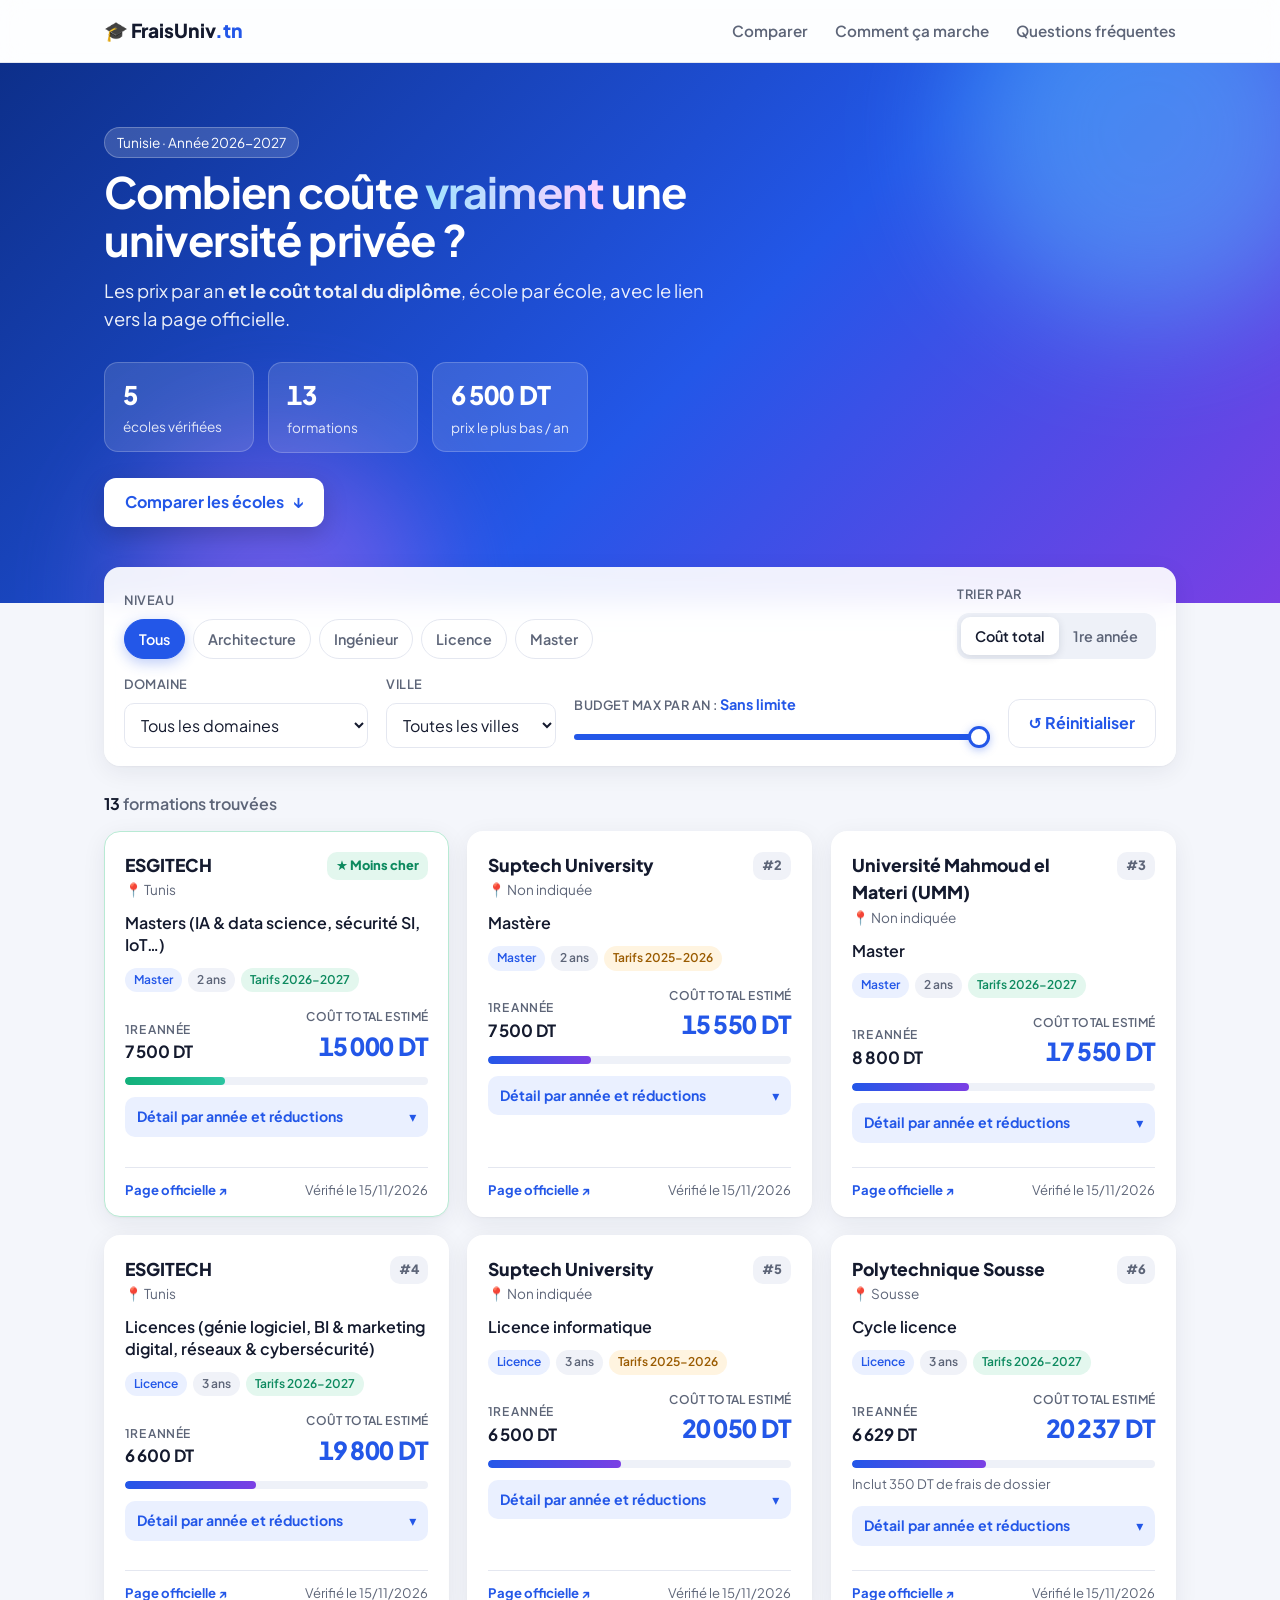
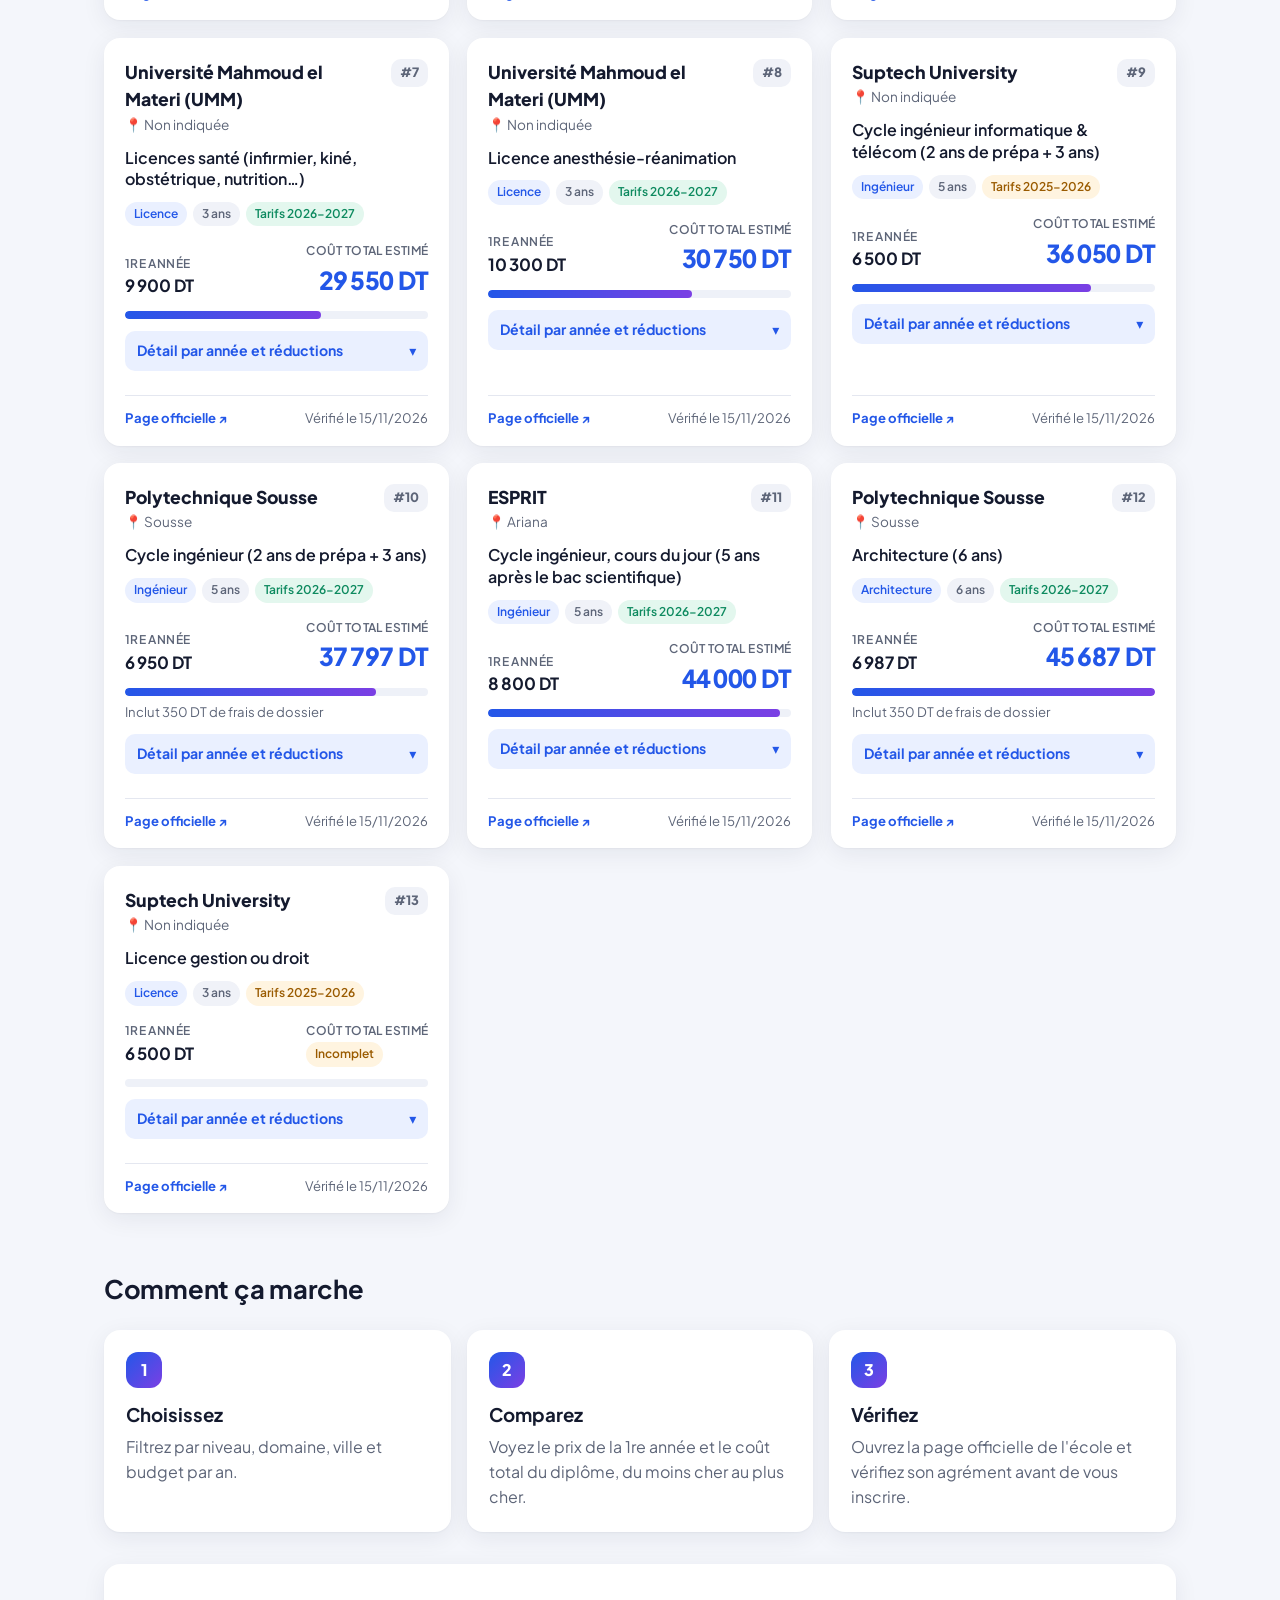
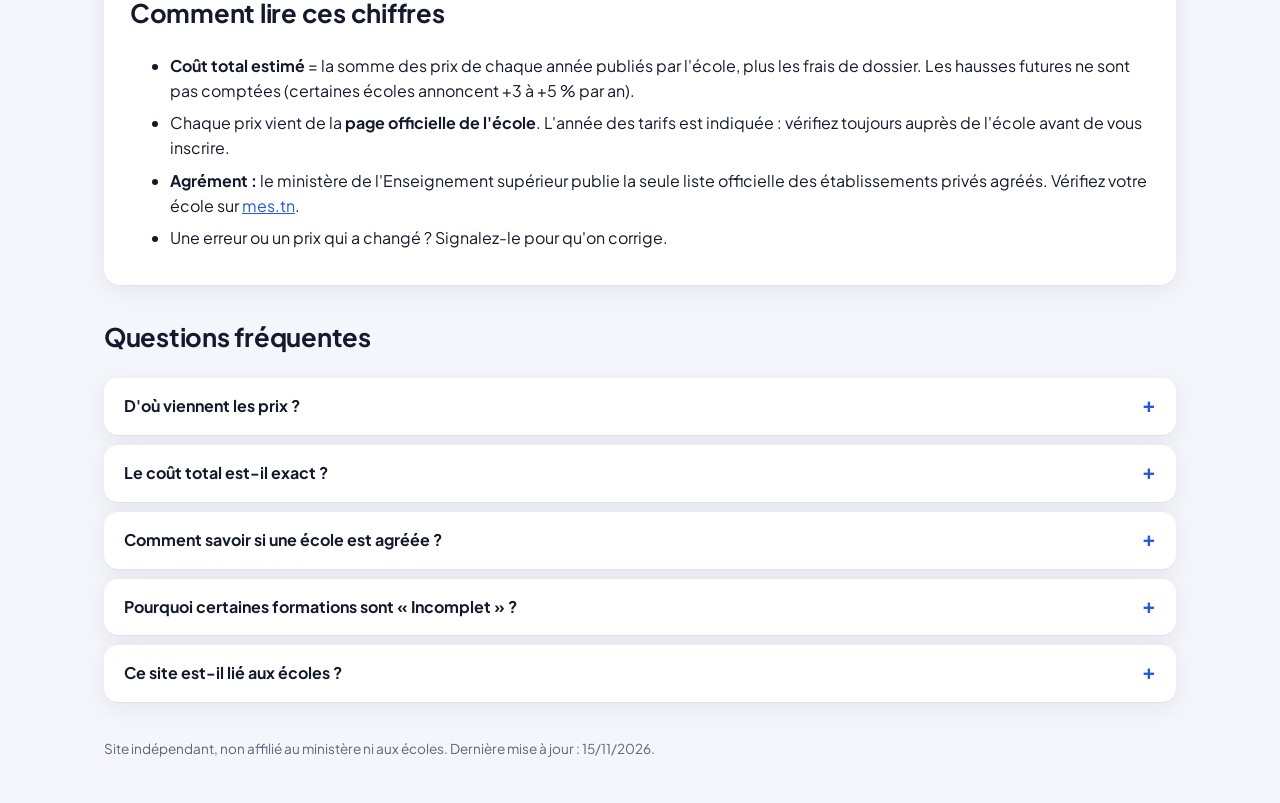
==== index.html @ 82220cb5 "FraisUniv.tn : comparateur des frais des universités privées en Tunisie Co-Authored-By: Claude Opus " ====
<!doctype html>
<html lang="fr">
<head>
  <meta charset="utf-8">
  <meta name="viewport" content="width=device-width, initial-scale=1">
  <title>Combien coûte l'université privée en Tunisie ? Comparateur des frais</title>
  <meta name="description" content="Comparez les frais de scolarité des universités privées en Tunisie : prix par an, coût total du diplôme, frais de dossier. Sources officielles et dates de mise à jour.">
  <meta property="og:title" content="Comparateur des frais des universités privées en Tunisie">
  <meta property="og:description" content="Prix par an, coût total du diplôme et sources officielles, école par école.">
  <meta property="og:type" content="website">
  <link rel="preconnect" href="https://fonts.googleapis.com">
  <link rel="preconnect" href="https://fonts.gstatic.com" crossorigin>
  <link href="https://fonts.googleapis.com/css2?family=Plus+Jakarta+Sans:wght@400;500;600;700;800&display=swap" rel="stylesheet">
  <link rel="stylesheet" href="css/style.css">
</head>
<body>
  <nav class="nav">
    <div class="wrap nav-in">
      <a href="#" class="logo">🎓 FraisUniv<span>.tn</span></a>
      <div class="nav-links">
        <a href="#comparer">Comparer</a>
        <a href="#comment">Comment ça marche</a>
        <a href="#faq">Questions fréquentes</a>
      </div>
    </div>
  </nav>

  <header class="hero">
    <div class="blob b1"></div><div class="blob b2"></div>
    <div class="wrap hero-in">
      <p class="tag">Tunisie · Année 2026-2027</p>
      <h1>Combien coûte <em>vraiment</em> une université privée&nbsp;?</h1>
      <p class="lead">Les prix par an <strong>et le coût total du diplôme</strong>, école par école, avec le lien vers la page officielle.</p>
      <div class="stats">
        <div class="stat"><b data-count id="s-ecoles">0</b><span>écoles vérifiées</span></div>
        <div class="stat"><b data-count id="s-form">0</b><span>formations</span></div>
        <div class="stat"><b id="s-min">—</b><span>prix le plus bas / an</span></div>
      </div>
      <a href="#comparer" class="btn btn-light">Comparer les écoles <span class="arrow">↓</span></a>
    </div>
  </header>

  <main class="wrap">
    <section id="comparer" class="filters" aria-label="Filtres">
      <div class="f-row">
        <div class="f-group grow">
          <span class="f-label">Niveau</span>
          <div class="chips" id="f-niveau" role="radiogroup" aria-label="Niveau"></div>
        </div>
        <div class="f-group">
          <span class="f-label">Trier par</span>
          <div class="seg" id="f-tri" role="radiogroup" aria-label="Trier par">
            <button type="button" data-v="total" class="on" role="radio" aria-checked="true">Coût total</button>
            <button type="button" data-v="an" role="radio" aria-checked="false">1re année</button>
            <span class="seg-pill"></span>
          </div>
        </div>
      </div>
      <div class="f-row">
        <label class="f-group">
          <span class="f-label">Domaine</span>
          <select id="f-domaine"><option value="">Tous les domaines</option></select>
        </label>
        <label class="f-group">
          <span class="f-label">Ville</span>
          <select id="f-ville"><option value="">Toutes les villes</option></select>
        </label>
        <label class="f-group grow">
          <span class="f-label">Budget max par an : <b id="budget-val">Sans limite</b></span>
          <input id="f-budget" type="range" step="100">
        </label>
        <button id="reset" class="btn btn-ghost" type="button">↺ Réinitialiser</button>
      </div>
    </section>

    <p id="count" class="count" aria-live="polite"></p>
    <div id="cards" class="cards"></div>

    <section id="comment" class="steps reveal">
      <h2>Comment ça marche</h2>
      <div class="steps-grid">
        <div class="step"><span>1</span><h3>Choisissez</h3><p>Filtrez par niveau, domaine, ville et budget par an.</p></div>
        <div class="step"><span>2</span><h3>Comparez</h3><p>Voyez le prix de la 1re année et le coût total du diplôme, du moins cher au plus cher.</p></div>
        <div class="step"><span>3</span><h3>Vérifiez</h3><p>Ouvrez la page officielle de l'école et vérifiez son agrément avant de vous inscrire.</p></div>
      </div>
    </section>

    <section class="info reveal">
      <h2>Comment lire ces chiffres</h2>
      <ul>
        <li><strong>Coût total estimé</strong> = la somme des prix de chaque année publiés par l'école, plus les frais de dossier. Les hausses futures ne sont pas comptées (certaines écoles annoncent +3 à +5 % par an).</li>
        <li>Chaque prix vient de la <strong>page officielle de l'école</strong>. L'année des tarifs est indiquée : vérifiez toujours auprès de l'école avant de vous inscrire.</li>
        <li><strong>Agrément :</strong> le ministère de l'Enseignement supérieur publie la seule liste officielle des établissements privés agréés. Vérifiez votre école sur <a href="https://www.mes.tn" target="_blank" rel="noopener">mes.tn</a>.</li>
        <li>Une erreur ou un prix qui a changé ? Signalez-le pour qu'on corrige.</li>
      </ul>
    </section>

    <section id="faq" class="faq reveal">
      <h2>Questions fréquentes</h2>
      <details><summary>D'où viennent les prix ?</summary><p>Chaque prix est copié depuis la page officielle de l'école (lien « Page officielle » sur chaque carte). La date de notre vérification est indiquée.</p></details>
      <details><summary>Le coût total est-il exact ?</summary><p>C'est une estimation : la somme des prix publiés pour chaque année, plus les frais de dossier. Les hausses futures ne sont pas comptées, et certaines écoles annoncent des augmentations chaque année.</p></details>
      <details><summary>Comment savoir si une école est agréée ?</summary><p>Le ministère de l'Enseignement supérieur publie la liste officielle des établissements privés agréés sur <a href="https://www.mes.tn" target="_blank" rel="noopener">mes.tn</a>. Vérifiez toujours votre école dans cette liste.</p></details>
      <details><summary>Pourquoi certaines formations sont « Incomplet » ?</summary><p>L'école ne publie pas le prix de toutes les années. Nous n'inventons aucun chiffre : contactez l'école pour le montant manquant.</p></details>
      <details><summary>Ce site est-il lié aux écoles ?</summary><p>Non. Le site est indépendant et classe les écoles par prix, pas selon qui paie.</p></details>
    </section>
  </main>

  <footer class="wrap foot">
    <p>Site indépendant, non affilié au ministère ni aux écoles. Dernière mise à jour : <span id="maj"></span>.</p>
  </footer>

  <script src="js/data.js"></script>
  <script src="js/app.js"></script>
</body>
</html>
---- css/style.css ----
:root {
  --bg: #f4f6fb;
  --card: #ffffff;
  --text: #141a2e;
  --muted: #5d6578;
  --line: #e4e7f0;
  --accent: #2357e8;
  --accent-2: #7b3fe4;
  --accent-soft: #eaf0ff;
  --warn: #9a5b00;
  --warn-soft: #fff4e0;
  --ok: #0d8a5f;
  --ok-soft: #e3f7ee;
  --shadow: 0 1px 2px rgba(20,30,60,.04), 0 6px 24px rgba(20,30,60,.07);
  --shadow-up: 0 2px 4px rgba(20,30,60,.05), 0 18px 40px rgba(35,87,232,.16);
  --ease: cubic-bezier(.22,.8,.26,1);
  --r: 16px;
}
* { box-sizing: border-box; }
html { scroll-behavior: smooth; }
body { margin: 0; background: var(--bg); color: var(--text); font: 16px/1.55 "Plus Jakarta Sans", system-ui, -apple-system, "Segoe UI", Roboto, sans-serif; }
.wrap { max-width: 1120px; margin: 0 auto; padding: 0 24px; }
a { color: var(--accent); }
h2 { font-size: 1.6rem; letter-spacing: -.01em; }

/* Navigation */
.nav { background: rgba(255,255,255,.82); backdrop-filter: blur(12px); border-bottom: 1px solid var(--line); position: sticky; top: 0; z-index: 20; }
.nav-in { display: flex; align-items: center; justify-content: space-between; height: 62px; }
.logo { font-weight: 800; font-size: 1.2rem; color: var(--text); text-decoration: none; }
.logo span { color: var(--accent); }
.nav-links a { margin-left: 24px; color: var(--muted); text-decoration: none; font-weight: 600; font-size: .95rem; position: relative; transition: color .2s; }
.nav-links a::after { content: ""; position: absolute; left: 0; right: 0; bottom: -4px; height: 2px; background: var(--accent); border-radius: 2px; transform: scaleX(0); transition: transform .25s var(--ease); }
.nav-links a:hover { color: var(--accent); }
.nav-links a:hover::after { transform: scaleX(1); }

/* Hero */
.hero { position: relative; overflow: hidden; background: linear-gradient(135deg, #0d2f8a 0%, #2357e8 55%, #7b3fe4 100%); color: #fff; padding: 64px 0 76px; }
.hero-in { position: relative; z-index: 1; animation: rise .8s var(--ease) both; }
.blob { position: absolute; border-radius: 50%; filter: blur(60px); opacity: .45; }
.b1 { width: 380px; height: 380px; background: #5ec8ff; top: -120px; right: -60px; animation: float 12s ease-in-out infinite; }
.b2 { width: 300px; height: 300px; background: #c06bff; bottom: -140px; left: 10%; animation: float 15s ease-in-out infinite reverse; }
.hero h1 { font-size: 2.7rem; margin: 10px 0 12px; line-height: 1.12; letter-spacing: -.02em; max-width: 760px; }
.hero h1 em { font-style: normal; background: linear-gradient(90deg, #9fe2ff, #ffd1ff); -webkit-background-clip: text; background-clip: text; color: transparent; }
.hero .lead { font-size: 1.15rem; max-width: 620px; opacity: .92; margin: 0; }
.tag { display: inline-block; background: rgba(255,255,255,.16); border: 1px solid rgba(255,255,255,.25); padding: 4px 12px; border-radius: 99px; font-size: .85rem; margin: 0; }
.stats { display: flex; gap: 14px; margin-top: 28px; flex-wrap: wrap; }
.stat { background: rgba(255,255,255,.12); border: 1px solid rgba(255,255,255,.2); backdrop-filter: blur(6px); border-radius: 14px; padding: 12px 18px; min-width: 150px; }
.stat b { display: block; font-size: 1.6rem; font-weight: 800; font-variant-numeric: tabular-nums; }
.stat span { font-size: .85rem; opacity: .85; }

/* Boutons */
.btn { display: inline-flex; align-items: center; gap: 8px; font: inherit; font-weight: 700; padding: 11px 20px; border-radius: 12px; cursor: pointer; text-decoration: none; border: 1px solid transparent; transition: transform .15s var(--ease), background .2s, box-shadow .2s; }
.btn:active { transform: scale(.97); }
.btn-light { background: #fff; color: var(--accent); margin-top: 26px; box-shadow: 0 8px 24px rgba(0,0,0,.18); }
.btn-light:hover { transform: translateY(-2px); }
.btn-light .arrow { display: inline-block; animation: bob 1.6s ease-in-out infinite; }
.btn-ghost { background: transparent; color: var(--accent); border-color: var(--line); align-self: end; }
.btn-ghost:hover { background: var(--accent-soft); }
:focus-visible { outline: 3px solid rgba(35,87,232,.45); outline-offset: 2px; border-radius: 10px; }

/* Filtres */
.filters { position: sticky; top: 72px; z-index: 10; background: rgba(255,255,255,.92); backdrop-filter: blur(12px); padding: 18px 20px; border-radius: var(--r); margin-top: -36px; box-shadow: var(--shadow); display: grid; gap: 16px; animation: rise .8s .15s var(--ease) both; }
.f-row { display: flex; gap: 18px; flex-wrap: wrap; align-items: flex-end; }
.f-group { display: flex; flex-direction: column; gap: 8px; min-width: 170px; }
.f-group.grow { flex: 1; }
.f-label { font-size: .8rem; font-weight: 600; color: var(--muted); text-transform: uppercase; letter-spacing: .04em; }
.f-label b { color: var(--accent); text-transform: none; letter-spacing: 0; font-size: .9rem; }
select { font: inherit; padding: 10px 12px; border: 1px solid var(--line); border-radius: 10px; background: #fff; color: var(--text); cursor: pointer; transition: border-color .2s, box-shadow .2s; }
select:hover { border-color: #c5cde0; }
select:focus { border-color: var(--accent); box-shadow: 0 0 0 3px var(--accent-soft); outline: none; }

.chips { display: flex; flex-wrap: wrap; gap: 8px; }
.chip { font: inherit; font-size: .9rem; font-weight: 600; padding: 8px 14px; border-radius: 99px; border: 1px solid var(--line); background: #fff; color: var(--muted); cursor: pointer; transition: all .2s var(--ease); }
.chip:hover { border-color: var(--accent); color: var(--accent); transform: translateY(-1px); }
.chip.on { background: var(--accent); border-color: var(--accent); color: #fff; box-shadow: 0 4px 14px rgba(35,87,232,.3); }

.seg { position: relative; display: inline-flex; background: #eef1f8; border-radius: 12px; padding: 4px; }
.seg button { position: relative; z-index: 1; font: inherit; font-size: .9rem; font-weight: 600; border: 0; background: none; padding: 8px 14px; border-radius: 9px; cursor: pointer; color: var(--muted); transition: color .25s; }
.seg button.on { color: var(--text); }
.seg-pill { position: absolute; top: 4px; bottom: 4px; left: 4px; background: #fff; border-radius: 9px; box-shadow: 0 2px 8px rgba(20,30,60,.12); transition: transform .3s var(--ease), width .3s var(--ease); }

input[type=range] { -webkit-appearance: none; appearance: none; width: 100%; height: 6px; border-radius: 99px; background: linear-gradient(90deg, var(--accent) var(--p, 100%), #dfe4f0 var(--p, 100%)); cursor: pointer; margin: 10px 0 8px; }
input[type=range]::-webkit-slider-thumb { -webkit-appearance: none; width: 22px; height: 22px; border-radius: 50%; background: #fff; border: 3px solid var(--accent); box-shadow: 0 2px 8px rgba(35,87,232,.35); transition: transform .15s; }
input[type=range]::-webkit-slider-thumb:hover { transform: scale(1.15); }
input[type=range]::-moz-range-thumb { width: 18px; height: 18px; border-radius: 50%; background: #fff; border: 3px solid var(--accent); }

.count { color: var(--muted); margin: 26px 0 14px; font-weight: 600; }
.count b { color: var(--text); }

/* Cartes */
.cards { display: grid; grid-template-columns: repeat(auto-fill, minmax(340px, 1fr)); gap: 18px; }
.card { background: var(--card); border-radius: var(--r); padding: 20px 20px 16px; box-shadow: var(--shadow); border: 1px solid transparent; display: flex; flex-direction: column; gap: 12px; transition: transform .25s var(--ease), box-shadow .25s var(--ease), border-color .25s; animation: pop .45s var(--ease) both; animation-delay: calc(var(--i) * 45ms); }
.card:hover { transform: translateY(-4px); box-shadow: var(--shadow-up); border-color: #d6e0ff; }
.card.best { border-color: #b8ead4; }
.card-top { display: flex; justify-content: space-between; gap: 10px; align-items: flex-start; }
.school { font-weight: 800; font-size: 1.1rem; }
.where { font-size: .85rem; color: var(--muted); }
.rank { flex: none; font-size: .8rem; font-weight: 800; color: var(--muted); background: #f0f2f8; border-radius: 10px; padding: 4px 9px; }
.best .rank { background: var(--ok-soft); color: var(--ok); }
.title { font-weight: 600; line-height: 1.35; }
.badges { display: flex; flex-wrap: wrap; gap: 6px; }
.badge { display: inline-block; font-size: .75rem; font-weight: 600; padding: 3px 9px; border-radius: 99px; background: var(--accent-soft); color: var(--accent); }
.badge.warn { background: var(--warn-soft); color: var(--warn); }
.badge.ok { background: var(--ok-soft); color: var(--ok); }
.badge.grey { background: #f0f2f8; color: var(--muted); }

.money { display: flex; justify-content: space-between; align-items: flex-end; gap: 10px; padding-top: 4px; }
.money small { display: block; font-size: .75rem; color: var(--muted); font-weight: 600; text-transform: uppercase; letter-spacing: .03em; }
.first { font-weight: 700; font-size: 1.05rem; }
.total { font-weight: 800; font-size: 1.55rem; color: var(--accent); font-variant-numeric: tabular-nums; letter-spacing: -.01em; text-align: right; }
.bar { height: 8px; background: #eef1f8; border-radius: 99px; overflow: hidden; }
.bar i { display: block; height: 100%; width: 0; border-radius: 99px; background: linear-gradient(90deg, var(--accent), var(--accent-2)); transition: width .9s var(--ease); }
.best .bar i { background: linear-gradient(90deg, #12b07a, #2bc4a0); }
.dossier { font-size: .82rem; color: var(--muted); margin-top: -6px; }

.toggle { font: inherit; font-size: .88rem; font-weight: 700; color: var(--accent); background: var(--accent-soft); border: 0; border-radius: 10px; padding: 9px 12px; cursor: pointer; display: flex; justify-content: space-between; align-items: center; transition: background .2s; }
.toggle:hover { background: #dce6ff; }
.toggle .chev { transition: transform .3s var(--ease); }
.card.open .toggle .chev { transform: rotate(180deg); }
.more { display: grid; grid-template-rows: 0fr; transition: grid-template-rows .35s var(--ease); }
.card.open .more { grid-template-rows: 1fr; }
.more > div { overflow: hidden; }
.years { display: flex; align-items: flex-end; gap: 8px; height: 120px; padding: 14px 2px 0; }
.yr { flex: 1; display: flex; flex-direction: column; align-items: center; justify-content: flex-end; height: 100%; gap: 4px; font-size: .72rem; color: var(--muted); }
.yr .col { width: 100%; max-width: 44px; border-radius: 8px 8px 4px 4px; background: linear-gradient(180deg, #7d9bff, var(--accent)); height: 0; transition: height .6s var(--ease); }
.yr .col.na { background: repeating-linear-gradient(45deg, #eef1f8 0 6px, #e1e6f2 6px 12px); }
.yr b { color: var(--text); font-size: .74rem; }
.note { font-size: .85rem; color: var(--muted); margin: 10px 0 0; }
.note strong { color: var(--text); }

.card-foot { display: flex; justify-content: space-between; align-items: center; border-top: 1px solid var(--line); padding-top: 12px; margin-top: auto; font-size: .82rem; color: var(--muted); }
.card-foot a { font-weight: 700; text-decoration: none; }
.card-foot a:hover { text-decoration: underline; }

.empty { grid-column: 1 / -1; text-align: center; background: var(--card); border-radius: var(--r); padding: 40px 20px; box-shadow: var(--shadow); animation: pop .4s var(--ease) both; }
.empty .big { font-size: 2.4rem; }
.empty p { color: var(--muted); }

/* Sections */
.steps { margin: 56px 0 0; }
.steps-grid { display: grid; grid-template-columns: repeat(3, 1fr); gap: 16px; }
.step { background: var(--card); border-radius: var(--r); padding: 22px; box-shadow: var(--shadow); transition: transform .25s var(--ease); }
.step:hover { transform: translateY(-3px); }
.step span { display: inline-grid; place-items: center; width: 36px; height: 36px; border-radius: 12px; background: linear-gradient(135deg, var(--accent), var(--accent-2)); color: #fff; font-weight: 800; }
.step h3 { margin: 12px 0 6px; }
.step p { margin: 0; color: var(--muted); }

.info { background: var(--card); border-radius: var(--r); padding: 8px 26px 18px; margin: 32px 0; box-shadow: var(--shadow); }
.info li { margin-bottom: 8px; }

.faq { margin: 0 0 36px; }
.faq details { background: var(--card); border-radius: 14px; padding: 16px 20px; margin-bottom: 10px; box-shadow: var(--shadow); }
.faq summary { font-weight: 700; cursor: pointer; list-style: none; display: flex; justify-content: space-between; }
.faq summary::-webkit-details-marker { display: none; }
.faq summary::after { content: "+"; color: var(--accent); font-size: 1.3rem; line-height: 1; transition: transform .25s var(--ease); }
.faq details[open] summary::after { transform: rotate(45deg); }
.faq details[open] p { animation: fade .3s var(--ease); }
.faq p { color: var(--muted); margin: 10px 0 0; }
.foot { color: var(--muted); font-size: .85rem; padding-bottom: 30px; }

.reveal { opacity: 0; transform: translateY(24px); transition: opacity .7s var(--ease), transform .7s var(--ease); }
.reveal.seen { opacity: 1; transform: none; }

@keyframes rise { from { opacity: 0; transform: translateY(18px); } to { opacity: 1; transform: none; } }
@keyframes pop { from { opacity: 0; transform: translateY(14px) scale(.98); } to { opacity: 1; transform: none; } }
@keyframes fade { from { opacity: 0; } to { opacity: 1; } }
@keyframes float { 50% { transform: translate(30px, 24px); } }
@keyframes bob { 50% { transform: translateY(3px); } }

@media (max-width: 760px) {
  .hero h1 { font-size: 2rem; }
  .nav-links { display: none; }
  .filters { position: static; }
  .steps-grid { grid-template-columns: 1fr; }
  .cards { grid-template-columns: 1fr; }
  .wrap { padding: 0 16px; }
}
@media (prefers-reduced-motion: reduce) {
  *, *::before, *::after { animation: none !important; transition: none !important; }
  .reveal { opacity: 1; transform: none; }
}
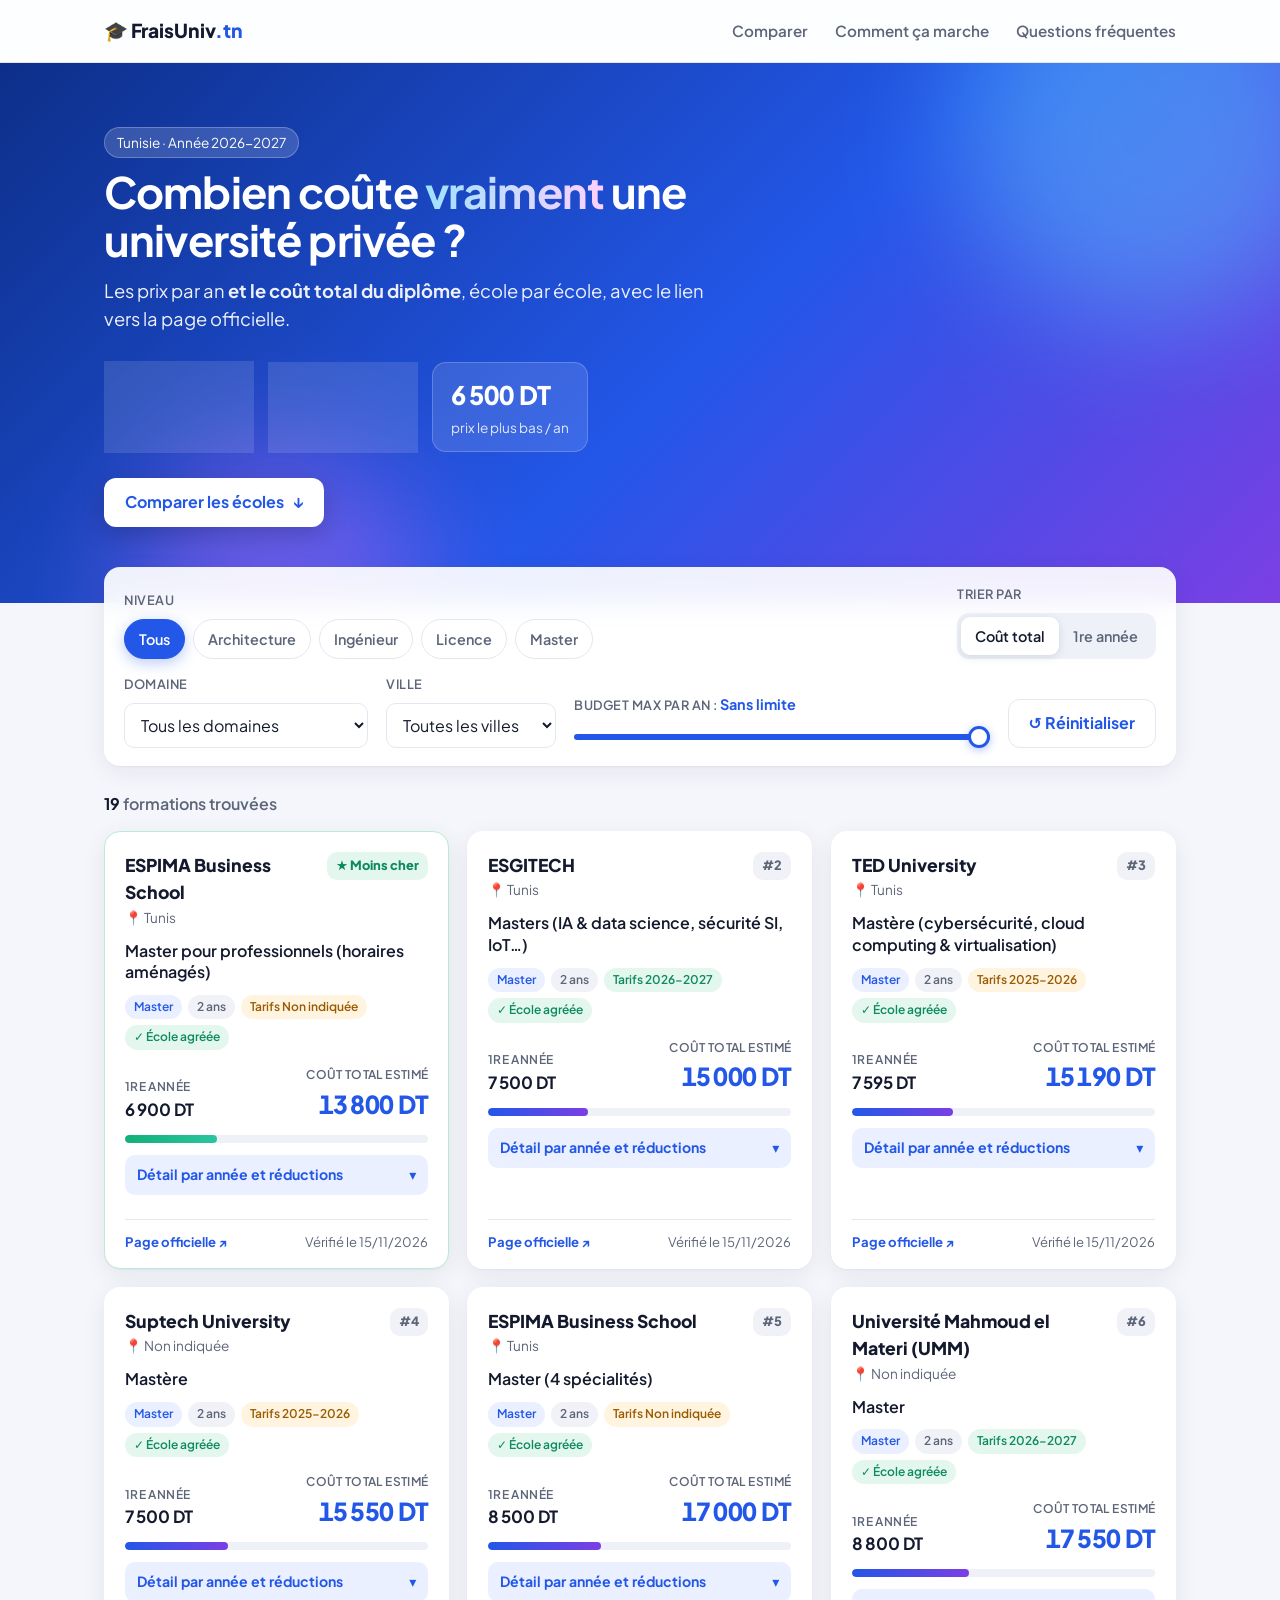
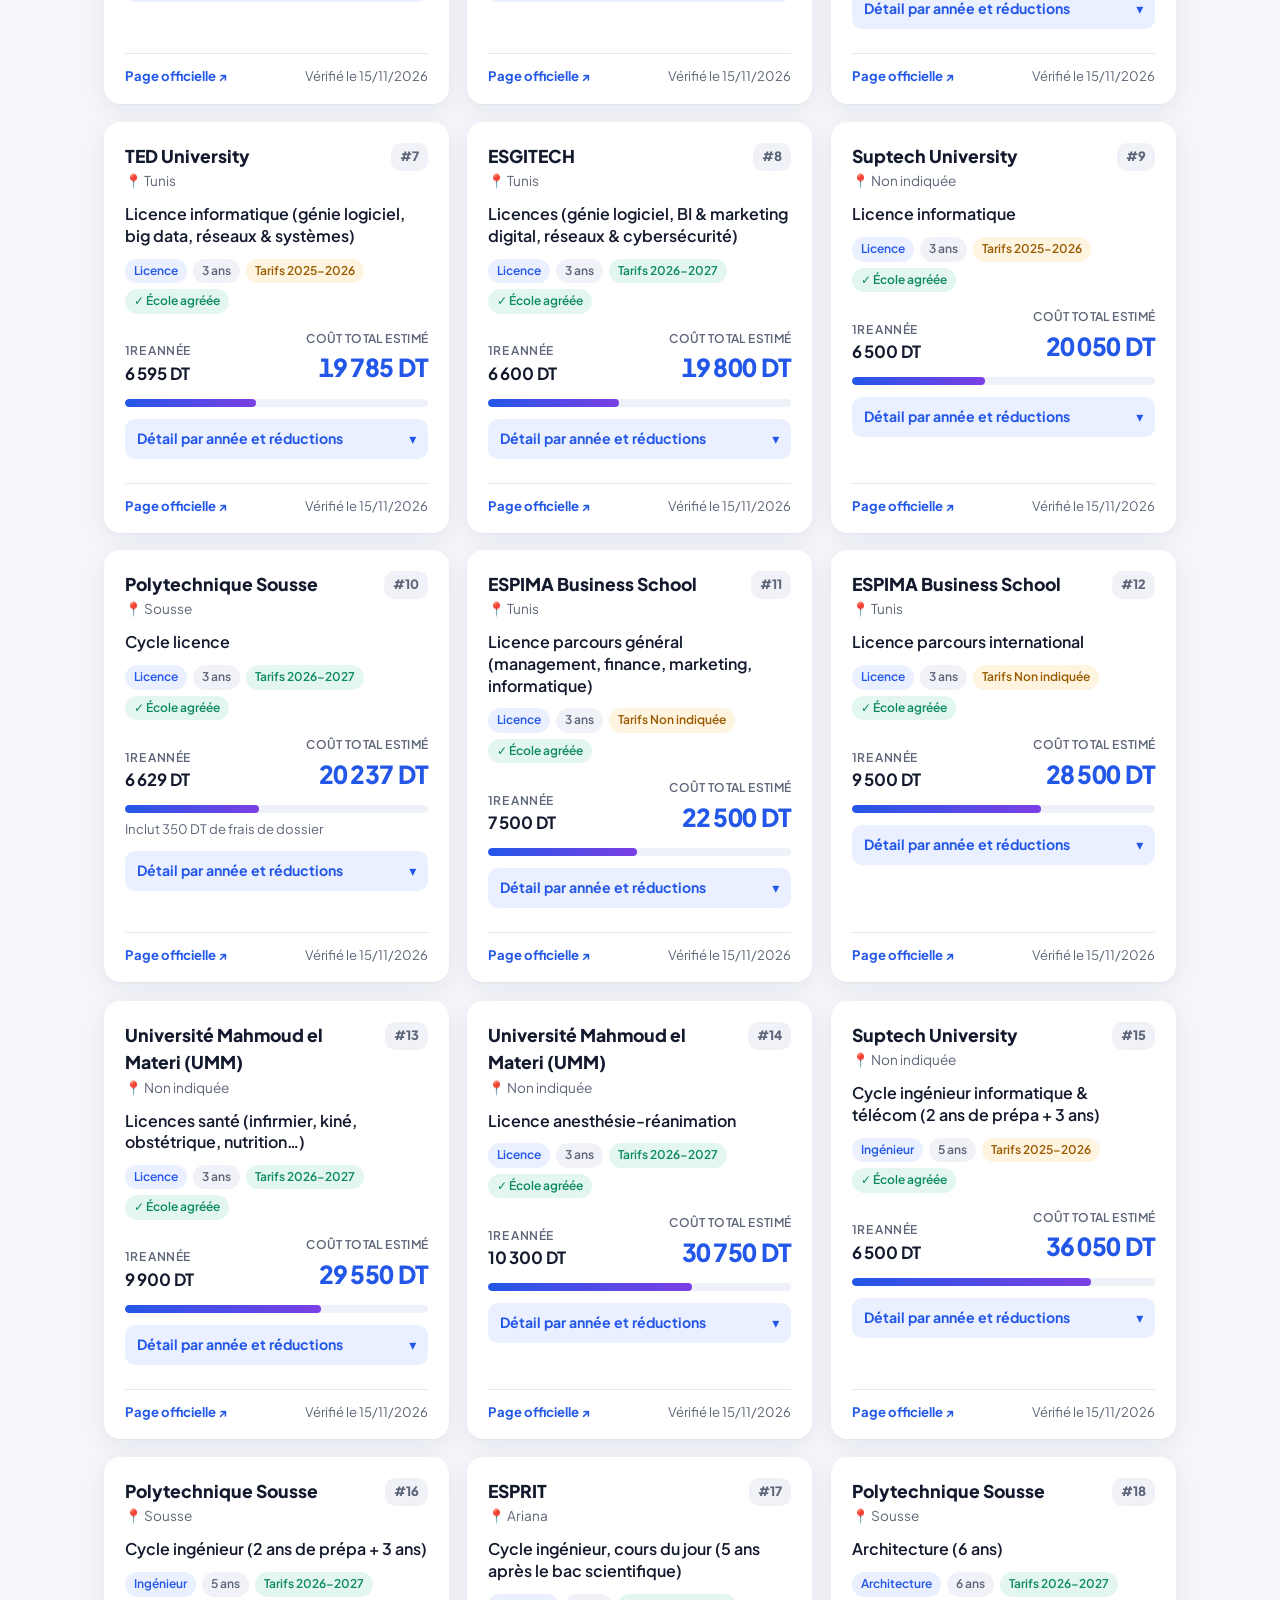
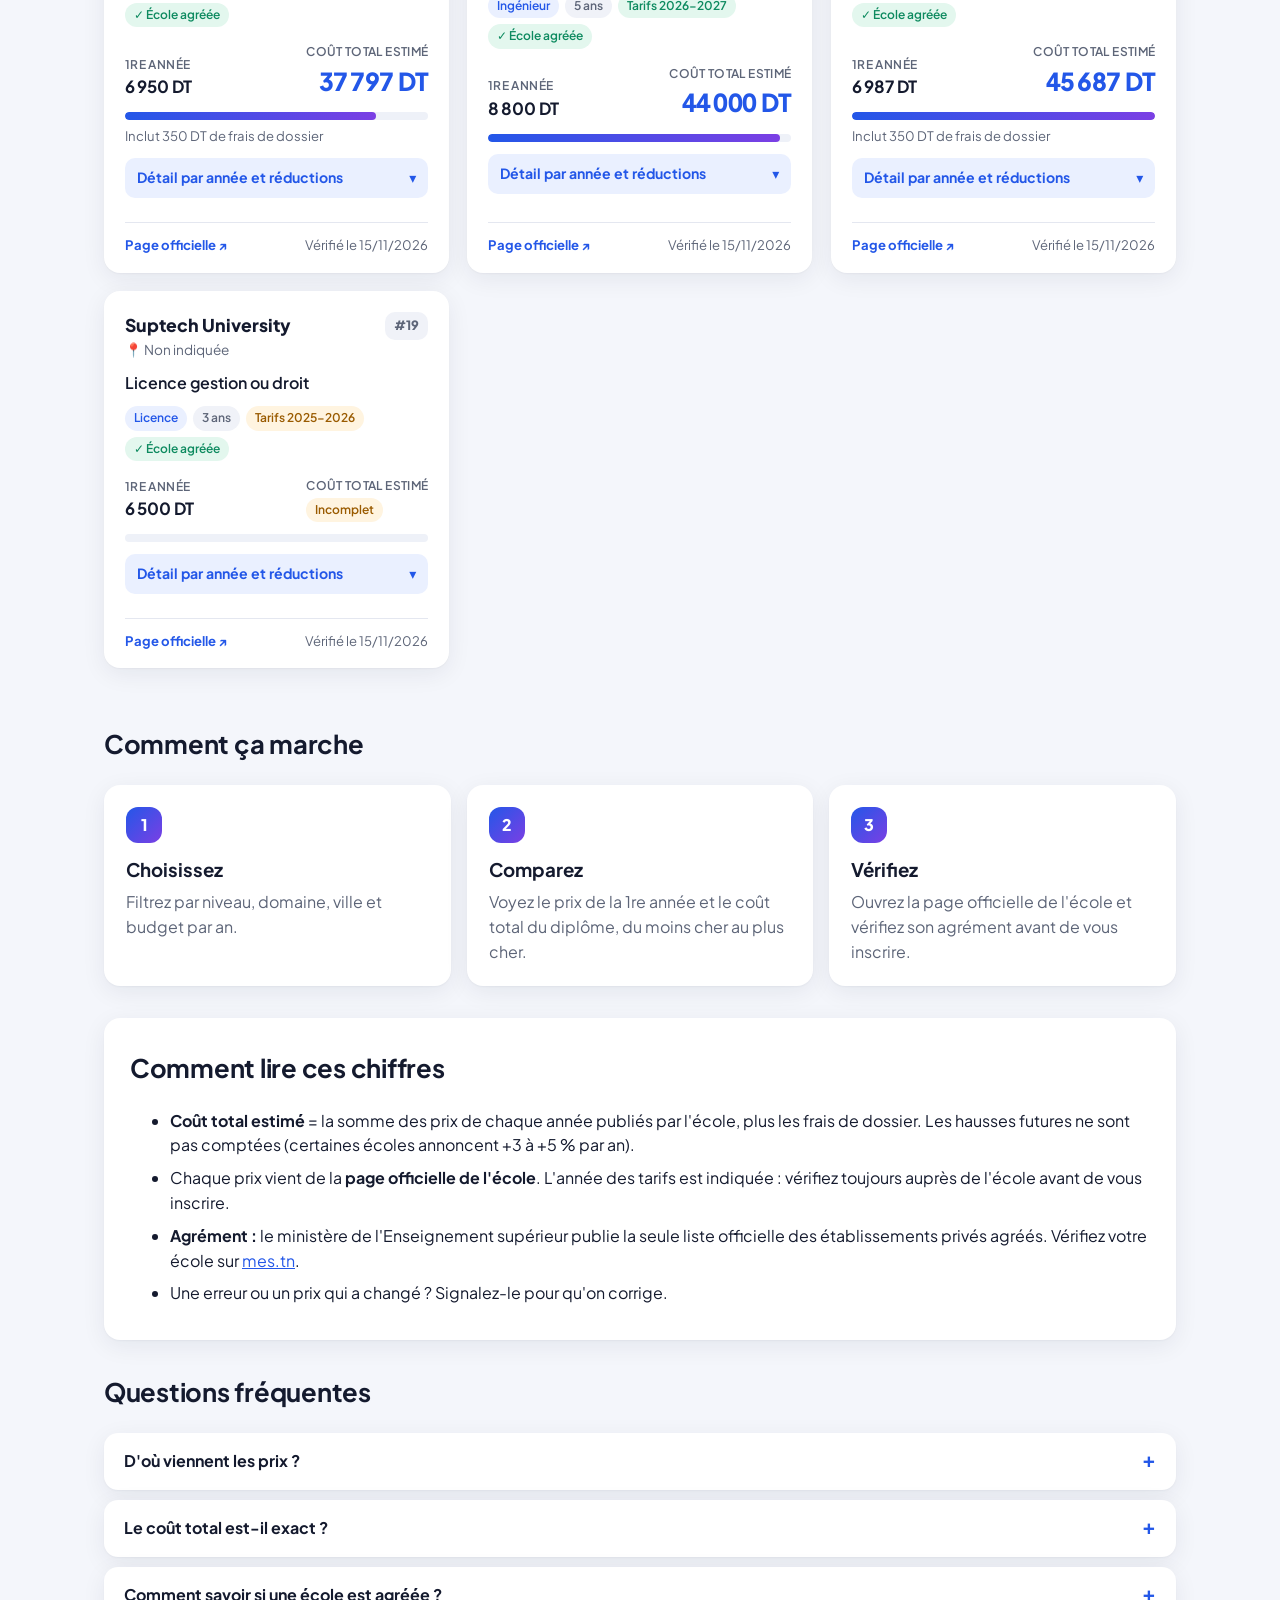
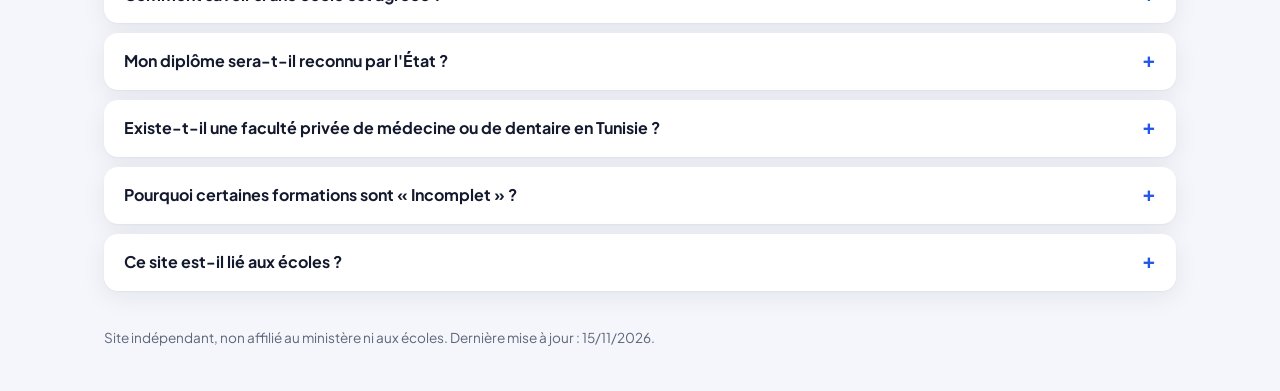
==== commit de69fa7d: "Ajout TED University et ESPIMA, badge école agréée (liste officielle du ministère), FAQ diplôme reco" ====
--- a/index.html
+++ b/index.html
@@ -8,6 +8,10 @@
   <meta property="og:title" content="Comparateur des frais des universités privées en Tunisie">
   <meta property="og:description" content="Prix par an, coût total du diplôme et sources officielles, école par école.">
   <meta property="og:type" content="website">
+  <meta property="og:url" content="https://fraisuniv.github.io/">
+  <meta property="og:locale" content="fr_TN">
+  <meta name="twitter:card" content="summary">
+  <link rel="canonical" href="https://fraisuniv.github.io/">
   <link rel="preconnect" href="https://fonts.googleapis.com">
   <link rel="preconnect" href="https://fonts.gstatic.com" crossorigin>
   <link href="https://fonts.googleapis.com/css2?family=Plus+Jakarta+Sans:wght@400;500;600;700;800&display=swap" rel="stylesheet">
@@ -100,6 +104,8 @@
       <details><summary>D'où viennent les prix ?</summary><p>Chaque prix est copié depuis la page officielle de l'école (lien « Page officielle » sur chaque carte). La date de notre vérification est indiquée.</p></details>
       <details><summary>Le coût total est-il exact ?</summary><p>C'est une estimation : la somme des prix publiés pour chaque année, plus les frais de dossier. Les hausses futures ne sont pas comptées, et certaines écoles annoncent des augmentations chaque année.</p></details>
       <details><summary>Comment savoir si une école est agréée ?</summary><p>Le ministère de l'Enseignement supérieur publie la liste officielle des établissements privés agréés sur <a href="https://www.mes.tn" target="_blank" rel="noopener">mes.tn</a>. Vérifiez toujours votre école dans cette liste.</p></details>
+      <details><summary>Mon diplôme sera-t-il reconnu par l'État ?</summary><p>Selon le ministère, seules les écoles privées <strong>agréées</strong> peuvent délivrer des diplômes universitaires reconnus et pouvant obtenir une équivalence. Chaque école du comparateur a été vérifiée sur la <a href="https://www.mes.tn/image.php?id=20985" target="_blank" rel="noopener">liste officielle 2025-2026</a> (badge « ✓ École agréée »). Pour un diplôme d'ingénieur, il existe une <a href="https://www.mes.tn/image.php?id=21192" target="_blank" rel="noopener">liste à part</a>. Avant de payer, demandez aussi à l'école si la formation précise que vous visez (licence, master) est habilitée par le ministère. Source : <a href="https://www.mes.tn/page.php?code_menu=147&code_menu_parent=54" target="_blank" rel="noopener">mes.tn</a>.</p></details>
+      <details><summary>Existe-t-il une faculté privée de médecine ou de dentaire en Tunisie ?</summary><p>En avril 2019, le ministère a annoncé avoir rejeté toutes les demandes et qu'aucune université privée de médecine ou de médecine dentaire ne serait autorisée (<a href="https://www.webdo.tn/fr/actualite/national/aucune-universite-privee-en-medecine-ne-verra-le-jour-assure-le-ministere-de-lenseignement-superieur/150460/" target="_blank" rel="noopener">Webdo, 15/04/2019</a>). Nous n'avons pas trouvé d'annonce contraire depuis. Les écoles privées de santé proposent des formations <strong>paramédicales</strong> (infirmier, kiné, sage-femme…). Méfiez-vous des offres qui promettent un diplôme de médecin dans une école privée en Tunisie.</p></details>
       <details><summary>Pourquoi certaines formations sont « Incomplet » ?</summary><p>L'école ne publie pas le prix de toutes les années. Nous n'inventons aucun chiffre : contactez l'école pour le montant manquant.</p></details>
       <details><summary>Ce site est-il lié aux écoles ?</summary><p>Non. Le site est indépendant et classe les écoles par prix, pas selon qui paie.</p></details>
     </section>
--- a/css/style.css
+++ b/css/style.css
@@ -179,3 +179,4 @@
   *, *::before, *::after { animation: none !important; transition: none !important; }
   .reveal { opacity: 1; transform: none; }
 }
+.card a.badge { text-decoration: none; } .card a.badge:hover { filter: brightness(.95); }
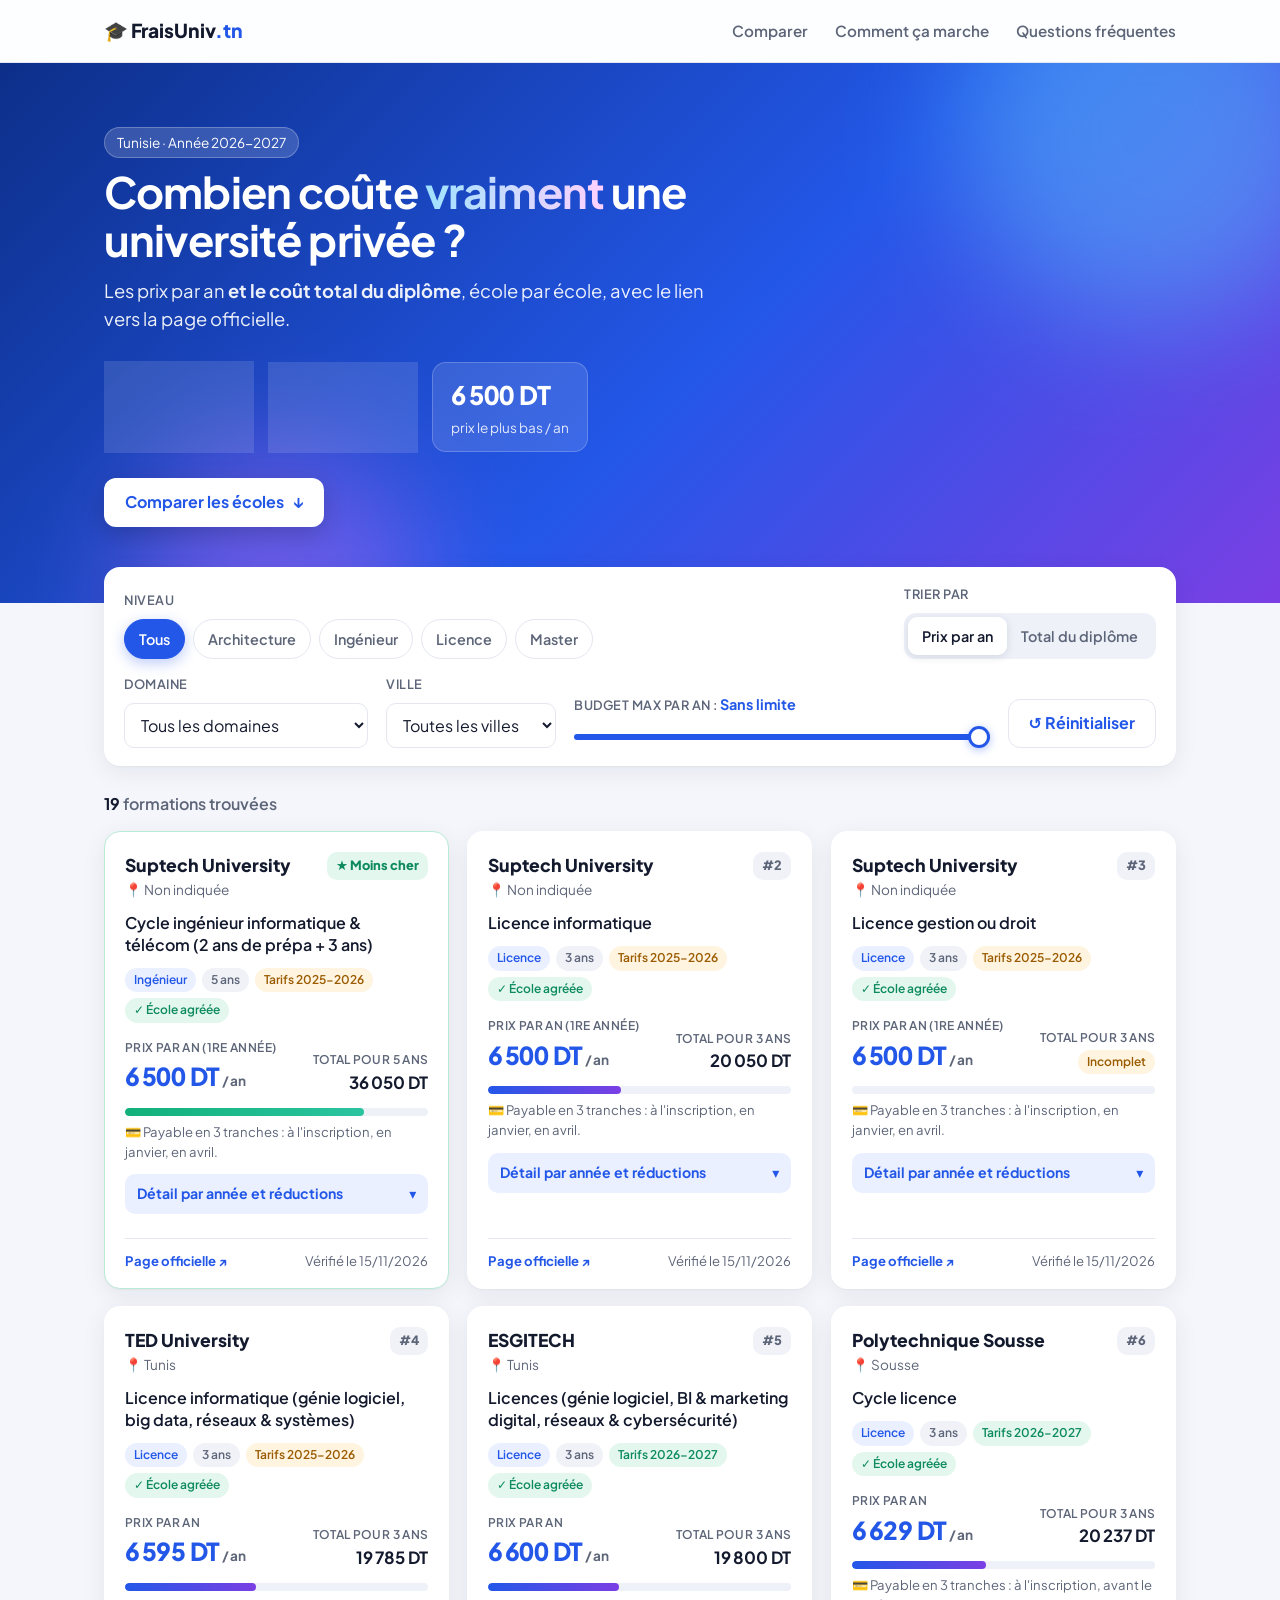
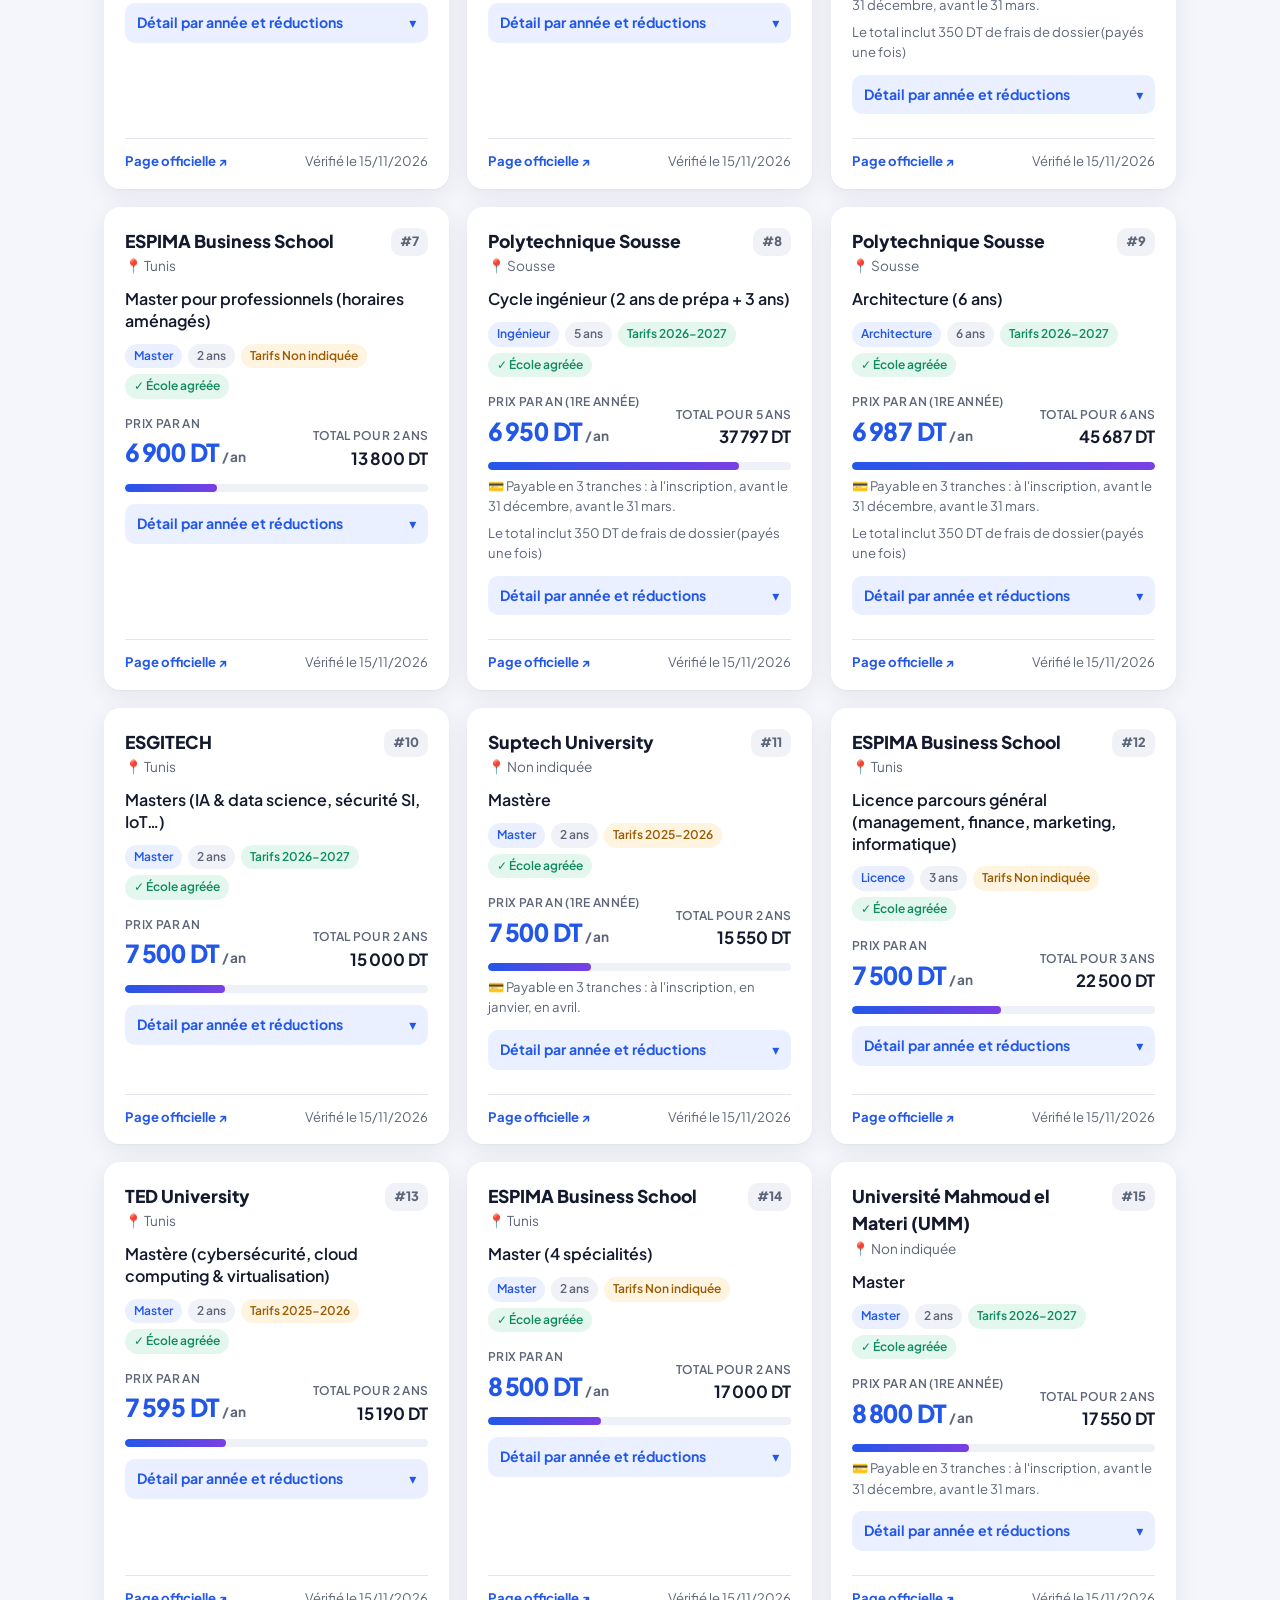
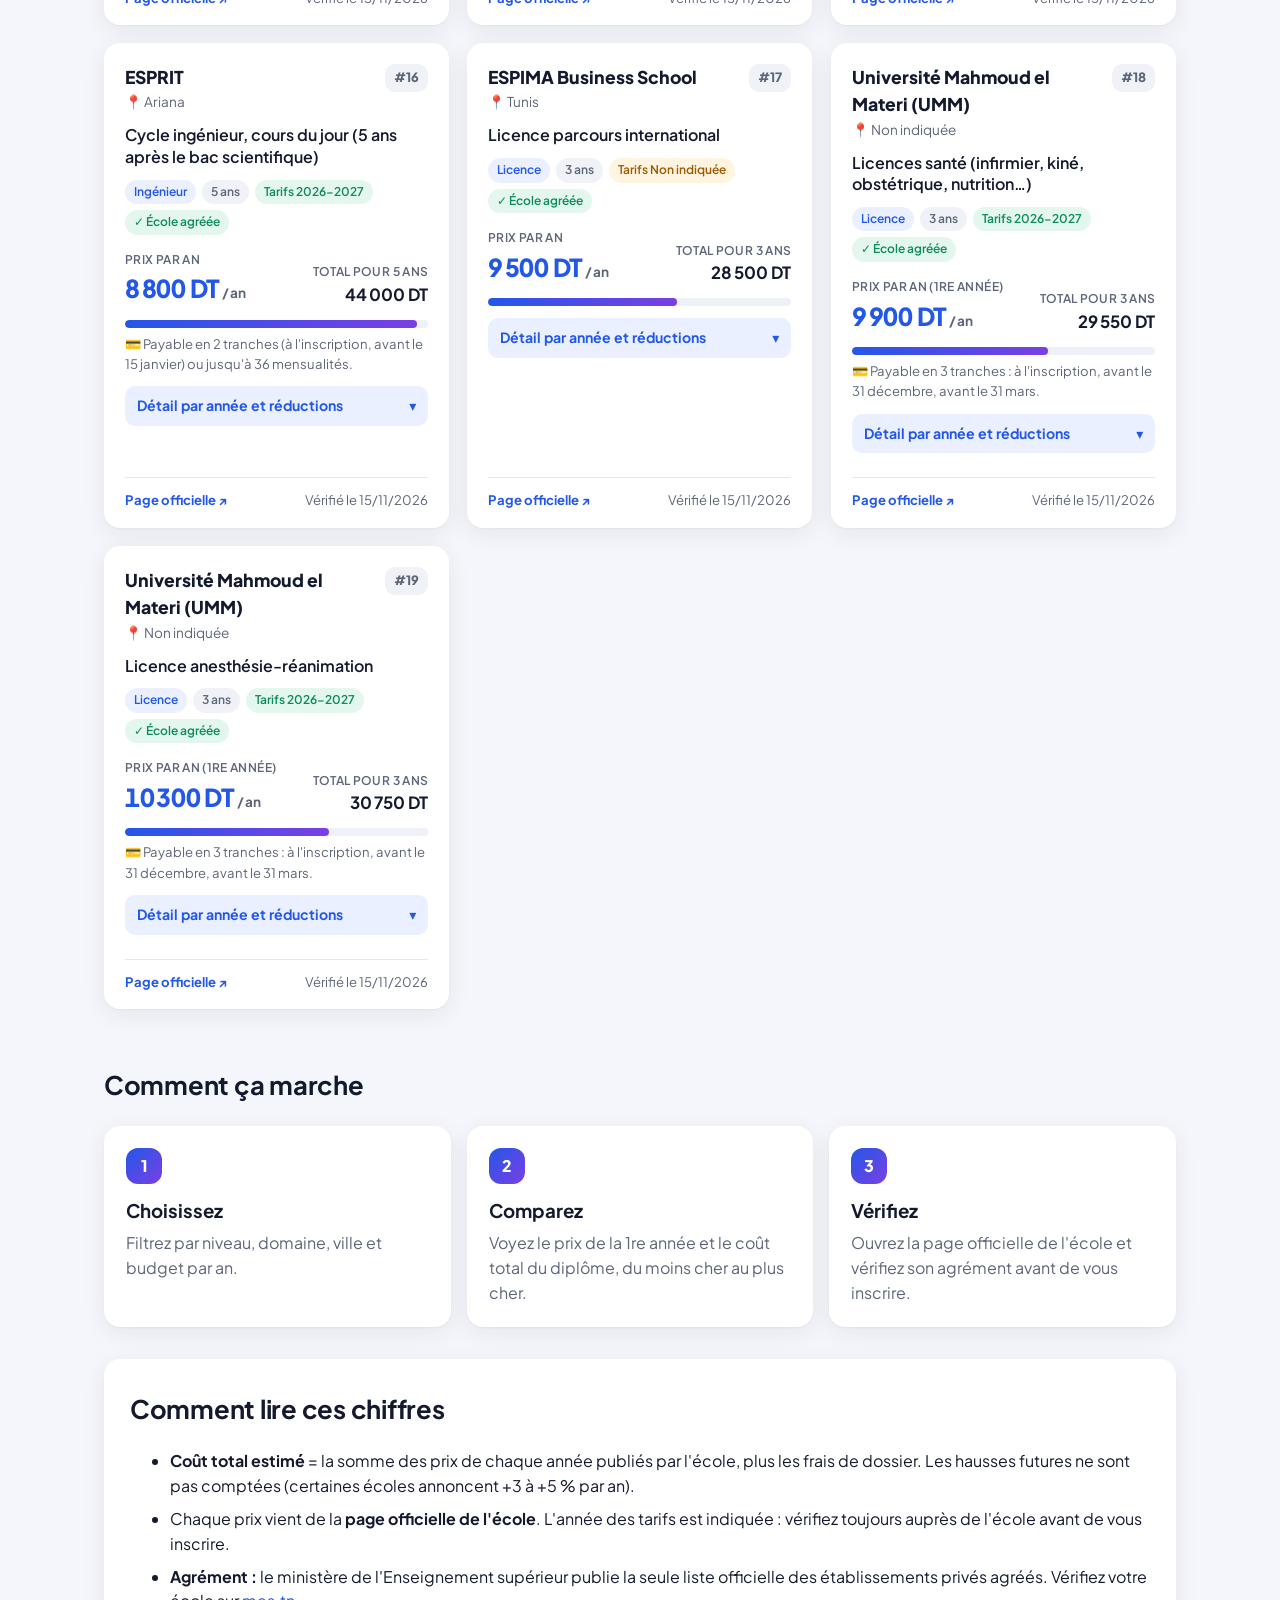
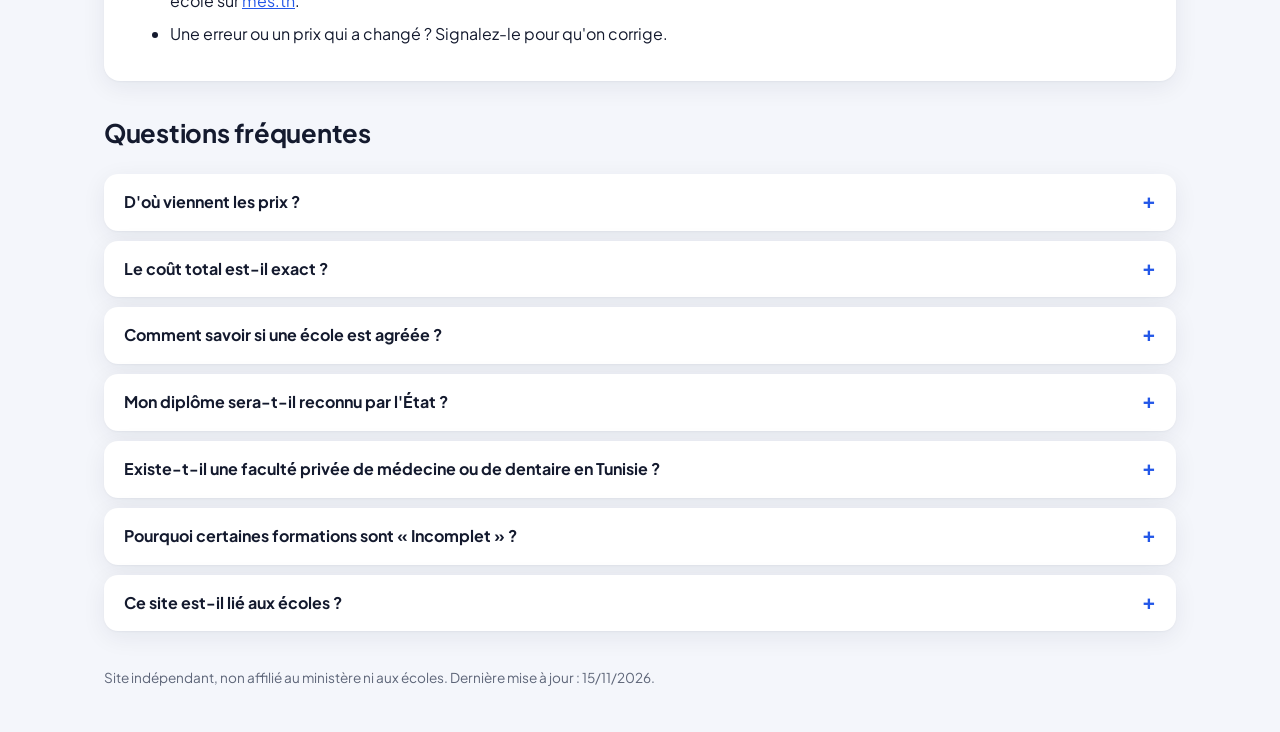
==== commit eb6ecd9b: "Prix par an mis en avant, total du diplôme en second, paiement par tranches affiché, tri par prix an" ====
--- a/index.html
+++ b/index.html
@@ -54,8 +54,8 @@
         <div class="f-group">
           <span class="f-label">Trier par</span>
           <div class="seg" id="f-tri" role="radiogroup" aria-label="Trier par">
-            <button type="button" data-v="total" class="on" role="radio" aria-checked="true">Coût total</button>
-            <button type="button" data-v="an" role="radio" aria-checked="false">1re année</button>
+            <button type="button" data-v="an" class="on" role="radio" aria-checked="true">Prix par an</button>
+            <button type="button" data-v="total" role="radio" aria-checked="false">Total du diplôme</button>
             <span class="seg-pill"></span>
           </div>
         </div>
--- a/css/style.css
+++ b/css/style.css
@@ -59,7 +59,7 @@
 :focus-visible { outline: 3px solid rgba(35,87,232,.45); outline-offset: 2px; border-radius: 10px; }
 
 /* Filtres */
-.filters { position: sticky; top: 72px; z-index: 10; background: rgba(255,255,255,.92); backdrop-filter: blur(12px); padding: 18px 20px; border-radius: var(--r); margin-top: -36px; box-shadow: var(--shadow); display: grid; gap: 16px; animation: rise .8s .15s var(--ease) both; }
+.filters { position: relative; z-index: 10; background: #fff; padding: 18px 20px; border-radius: var(--r); margin-top: -36px; box-shadow: var(--shadow); display: grid; gap: 16px; animation: rise .8s .15s var(--ease) both; }
 .f-row { display: flex; gap: 18px; flex-wrap: wrap; align-items: flex-end; }
 .f-group { display: flex; flex-direction: column; gap: 8px; min-width: 170px; }
 .f-group.grow { flex: 1; }
@@ -107,7 +107,7 @@
 .money { display: flex; justify-content: space-between; align-items: flex-end; gap: 10px; padding-top: 4px; }
 .money small { display: block; font-size: .75rem; color: var(--muted); font-weight: 600; text-transform: uppercase; letter-spacing: .03em; }
 .first { font-weight: 700; font-size: 1.05rem; }
-.total { font-weight: 800; font-size: 1.55rem; color: var(--accent); font-variant-numeric: tabular-nums; letter-spacing: -.01em; text-align: right; }
+.total { font-weight: 800; font-size: 1.55rem; color: var(--accent); font-variant-numeric: tabular-nums; letter-spacing: -.01em; }
 .bar { height: 8px; background: #eef1f8; border-radius: 99px; overflow: hidden; }
 .bar i { display: block; height: 100%; width: 0; border-radius: 99px; background: linear-gradient(90deg, var(--accent), var(--accent-2)); transition: width .9s var(--ease); }
 .best .bar i { background: linear-gradient(90deg, #12b07a, #2bc4a0); }
@@ -180,3 +180,5 @@
   .reveal { opacity: 1; transform: none; }
 }
 .card a.badge { text-decoration: none; } .card a.badge:hover { filter: brightness(.95); }
+.money .right { text-align: right; }
+.total .per { font-size: .85rem; font-weight: 700; color: var(--muted); }
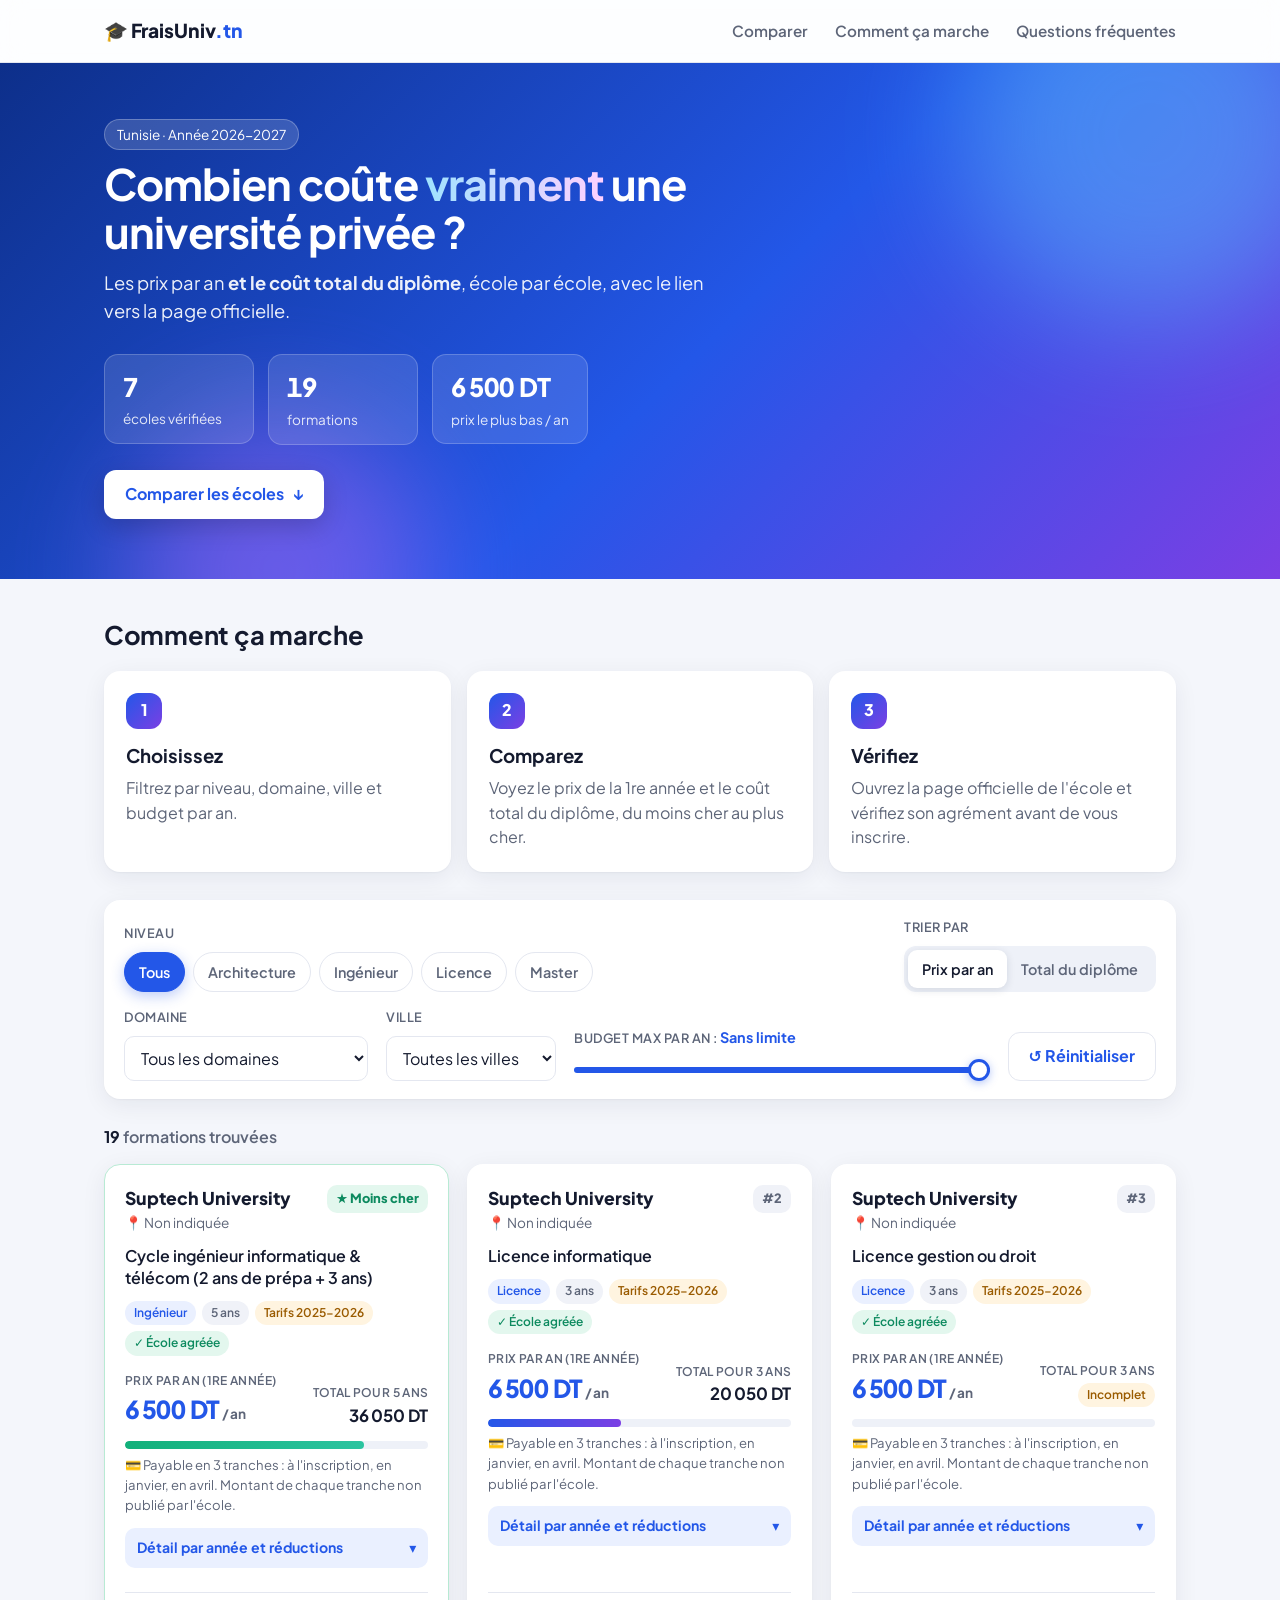
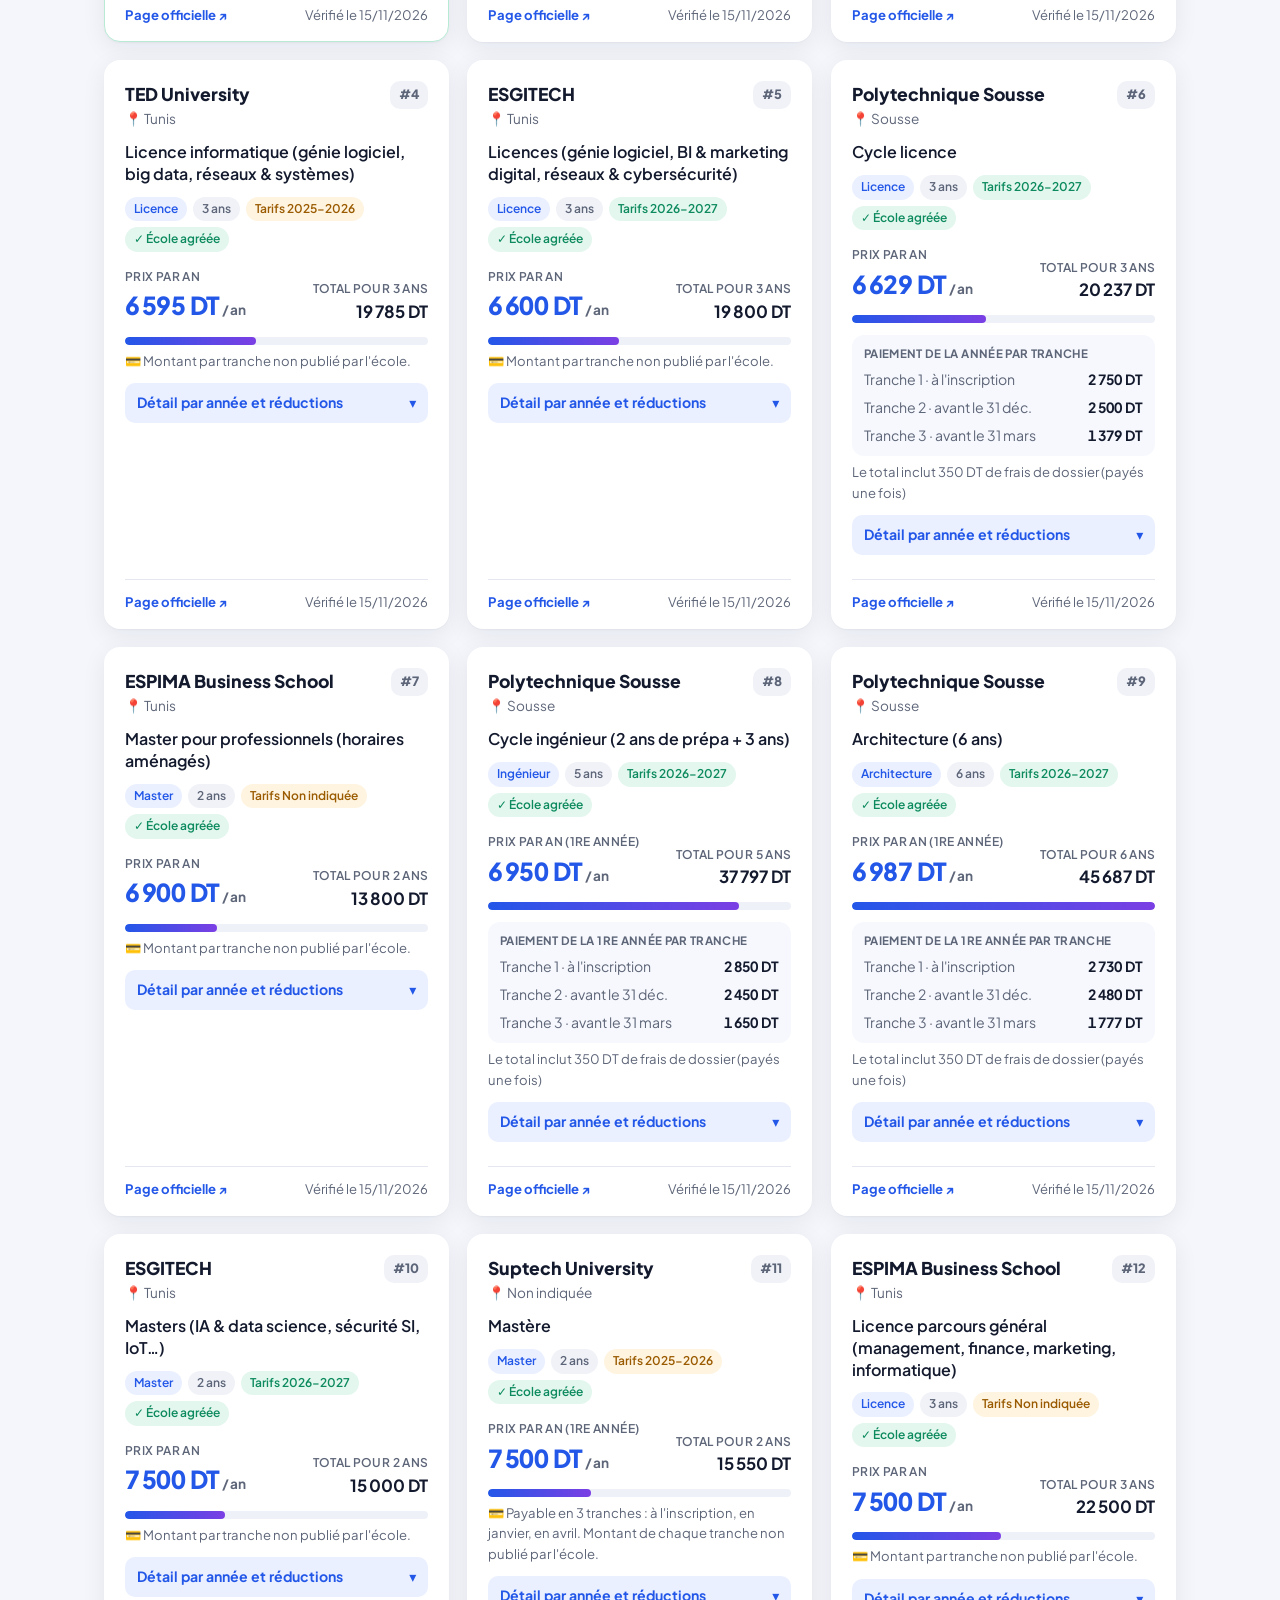
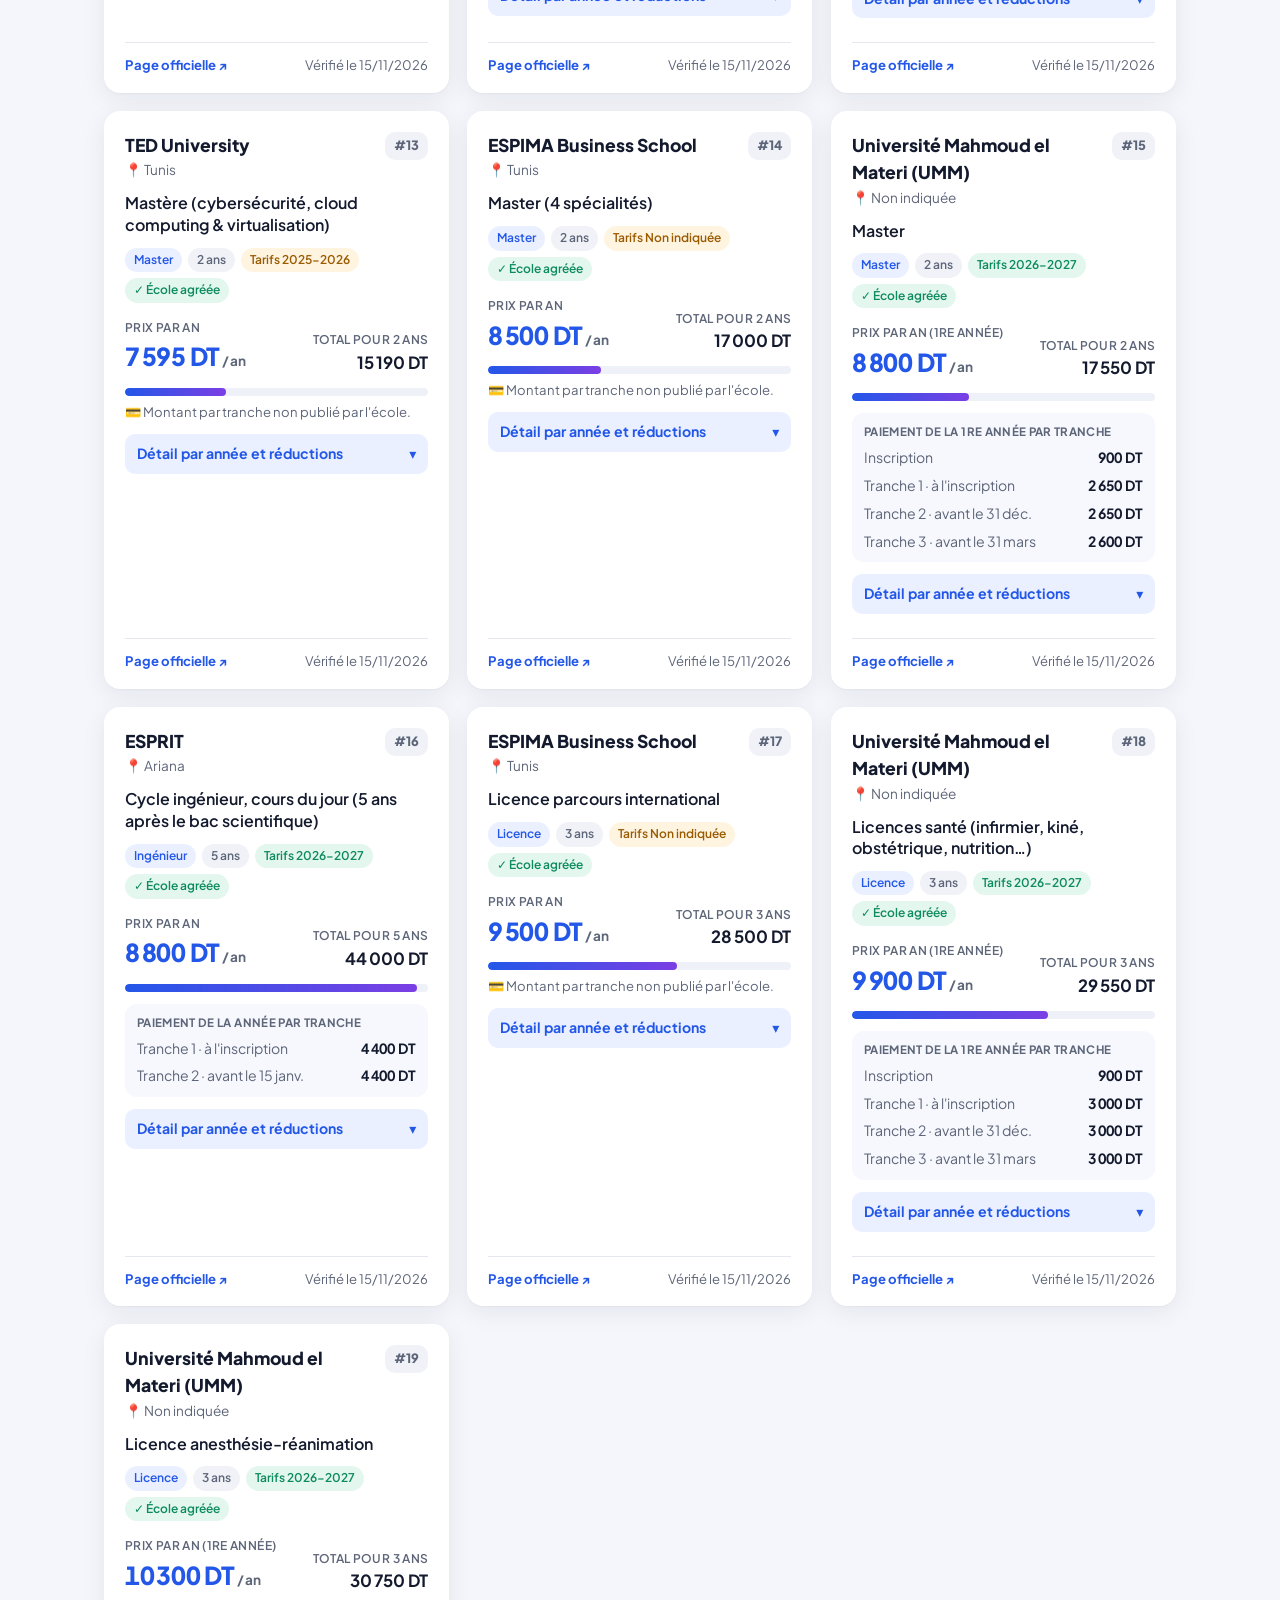
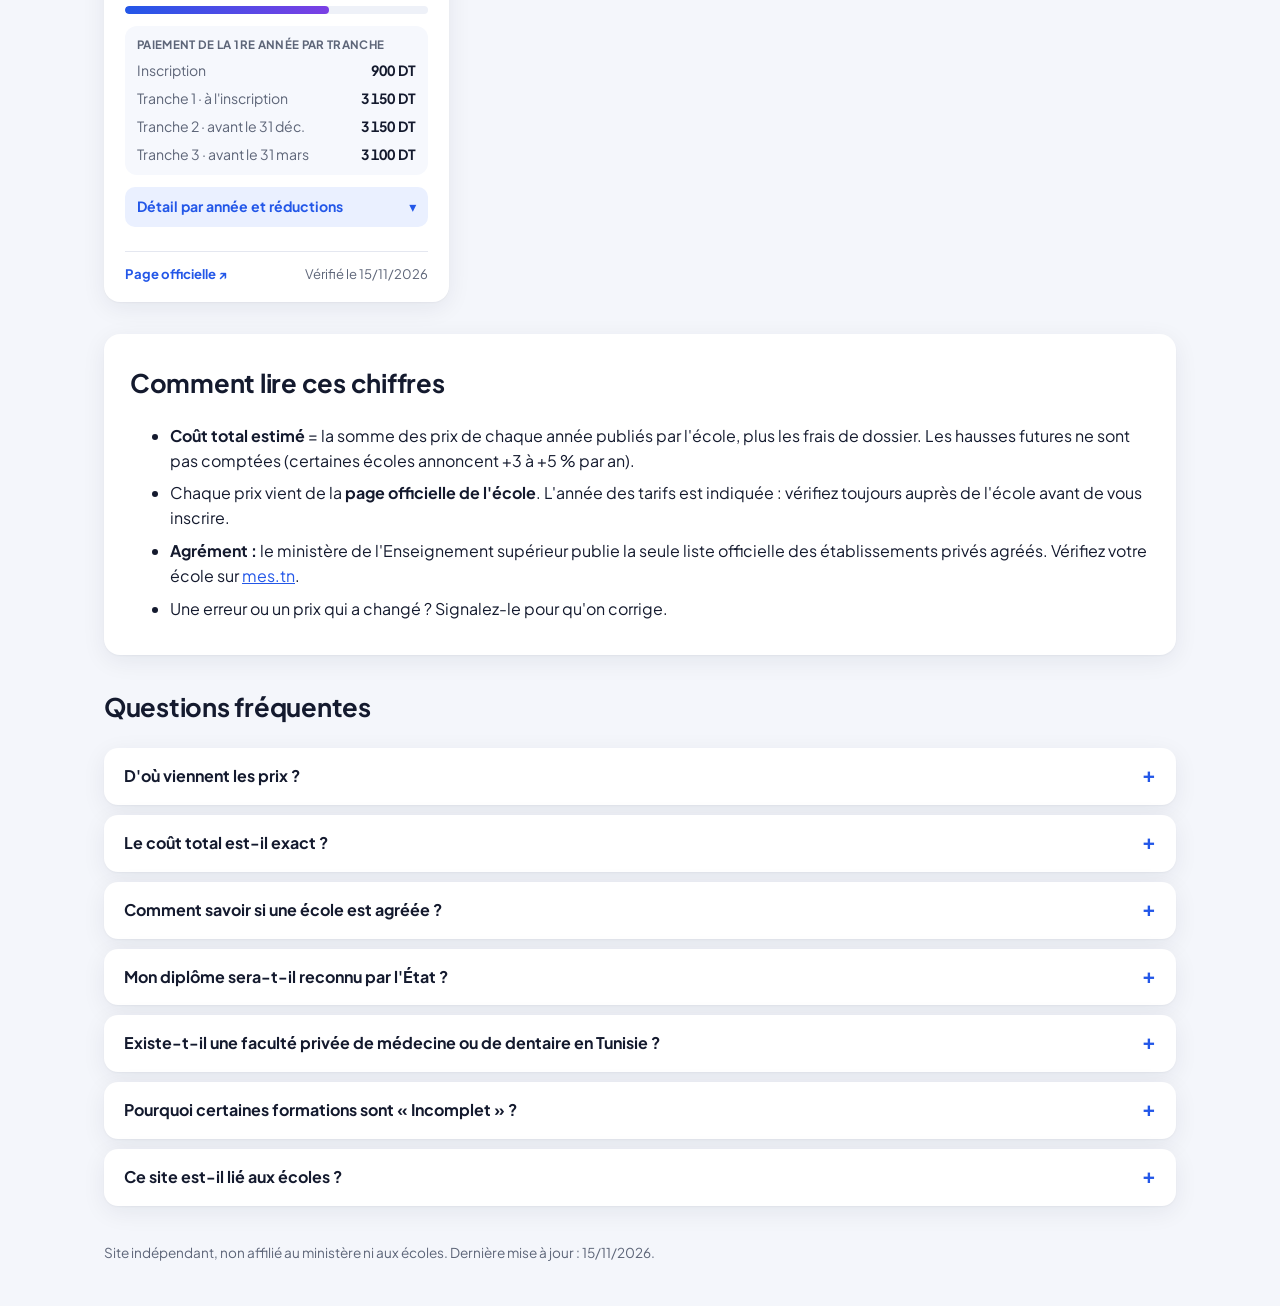
==== commit f061c755: "Section Comment ça marche placée en haut de la page Co-Authored-By: Claude Opus 5.5 <noreply@anthrop" ====
--- a/index.html
+++ b/index.html
@@ -45,6 +45,15 @@
   </header>
 
   <main class="wrap">
+    <section id="comment" class="steps">
+      <h2>Comment ça marche</h2>
+      <div class="steps-grid">
+        <div class="step"><span>1</span><h3>Choisissez</h3><p>Filtrez par niveau, domaine, ville et budget par an.</p></div>
+        <div class="step"><span>2</span><h3>Comparez</h3><p>Voyez le prix de la 1re année et le coût total du diplôme, du moins cher au plus cher.</p></div>
+        <div class="step"><span>3</span><h3>Vérifiez</h3><p>Ouvrez la page officielle de l'école et vérifiez son agrément avant de vous inscrire.</p></div>
+      </div>
+    </section>
+
     <section id="comparer" class="filters" aria-label="Filtres">
       <div class="f-row">
         <div class="f-group grow">
@@ -80,14 +89,6 @@
     <p id="count" class="count" aria-live="polite"></p>
     <div id="cards" class="cards"></div>
 
-    <section id="comment" class="steps reveal">
-      <h2>Comment ça marche</h2>
-      <div class="steps-grid">
-        <div class="step"><span>1</span><h3>Choisissez</h3><p>Filtrez par niveau, domaine, ville et budget par an.</p></div>
-        <div class="step"><span>2</span><h3>Comparez</h3><p>Voyez le prix de la 1re année et le coût total du diplôme, du moins cher au plus cher.</p></div>
-        <div class="step"><span>3</span><h3>Vérifiez</h3><p>Ouvrez la page officielle de l'école et vérifiez son agrément avant de vous inscrire.</p></div>
-      </div>
-    </section>
 
     <section class="info reveal">
       <h2>Comment lire ces chiffres</h2>
--- a/css/style.css
+++ b/css/style.css
@@ -34,7 +34,7 @@
 .nav-links a:hover::after { transform: scaleX(1); }
 
 /* Hero */
-.hero { position: relative; overflow: hidden; background: linear-gradient(135deg, #0d2f8a 0%, #2357e8 55%, #7b3fe4 100%); color: #fff; padding: 64px 0 76px; }
+.hero { position: relative; overflow: hidden; background: linear-gradient(135deg, #0d2f8a 0%, #2357e8 55%, #7b3fe4 100%); color: #fff; padding: 56px 0 60px; }
 .hero-in { position: relative; z-index: 1; animation: rise .8s var(--ease) both; }
 .blob { position: absolute; border-radius: 50%; filter: blur(60px); opacity: .45; }
 .b1 { width: 380px; height: 380px; background: #5ec8ff; top: -120px; right: -60px; animation: float 12s ease-in-out infinite; }
@@ -59,7 +59,7 @@
 :focus-visible { outline: 3px solid rgba(35,87,232,.45); outline-offset: 2px; border-radius: 10px; }
 
 /* Filtres */
-.filters { position: relative; z-index: 10; background: #fff; padding: 18px 20px; border-radius: var(--r); margin-top: -36px; box-shadow: var(--shadow); display: grid; gap: 16px; animation: rise .8s .15s var(--ease) both; }
+.filters { position: relative; z-index: 10; background: #fff; padding: 18px 20px; border-radius: var(--r); margin-top: 28px; box-shadow: var(--shadow); display: grid; gap: 16px; animation: rise .8s .15s var(--ease) both; }
 .f-row { display: flex; gap: 18px; flex-wrap: wrap; align-items: flex-end; }
 .f-group { display: flex; flex-direction: column; gap: 8px; min-width: 170px; }
 .f-group.grow { flex: 1; }
@@ -137,7 +137,8 @@
 .empty p { color: var(--muted); }
 
 /* Sections */
-.steps { margin: 56px 0 0; }
+.steps { margin: 36px 0 0; }
+.steps h2 { margin: 0 0 16px; }
 .steps-grid { display: grid; grid-template-columns: repeat(3, 1fr); gap: 16px; }
 .step { background: var(--card); border-radius: var(--r); padding: 22px; box-shadow: var(--shadow); transition: transform .25s var(--ease); }
 .step:hover { transform: translateY(-3px); }
@@ -182,3 +183,12 @@
 .card a.badge { text-decoration: none; } .card a.badge:hover { filter: brightness(.95); }
 .money .right { text-align: right; }
 .total .per { font-size: .85rem; font-weight: 700; color: var(--muted); }
+.tranches { background: #f6f8fd; border-radius: 12px; padding: 10px 12px; display: grid; gap: 6px; }
+.tranches small { font-size: .72rem; color: var(--muted); font-weight: 700; text-transform: uppercase; letter-spacing: .03em; }
+.tr { display: flex; justify-content: space-between; gap: 10px; font-size: .88rem; }
+.tr span { color: var(--muted); }
+.tr b { font-variant-numeric: tabular-nums; }
+.tr-table { width: 100%; border-collapse: collapse; font-size: .78rem; margin-top: 12px; font-variant-numeric: tabular-nums; }
+.tr-table th { text-align: right; color: var(--muted); font-weight: 600; padding: 4px; border-bottom: 1px solid var(--line); }
+.tr-table th:first-child, .tr-table td:first-child { text-align: left; }
+.tr-table td { text-align: right; padding: 4px; border-bottom: 1px solid var(--line); }
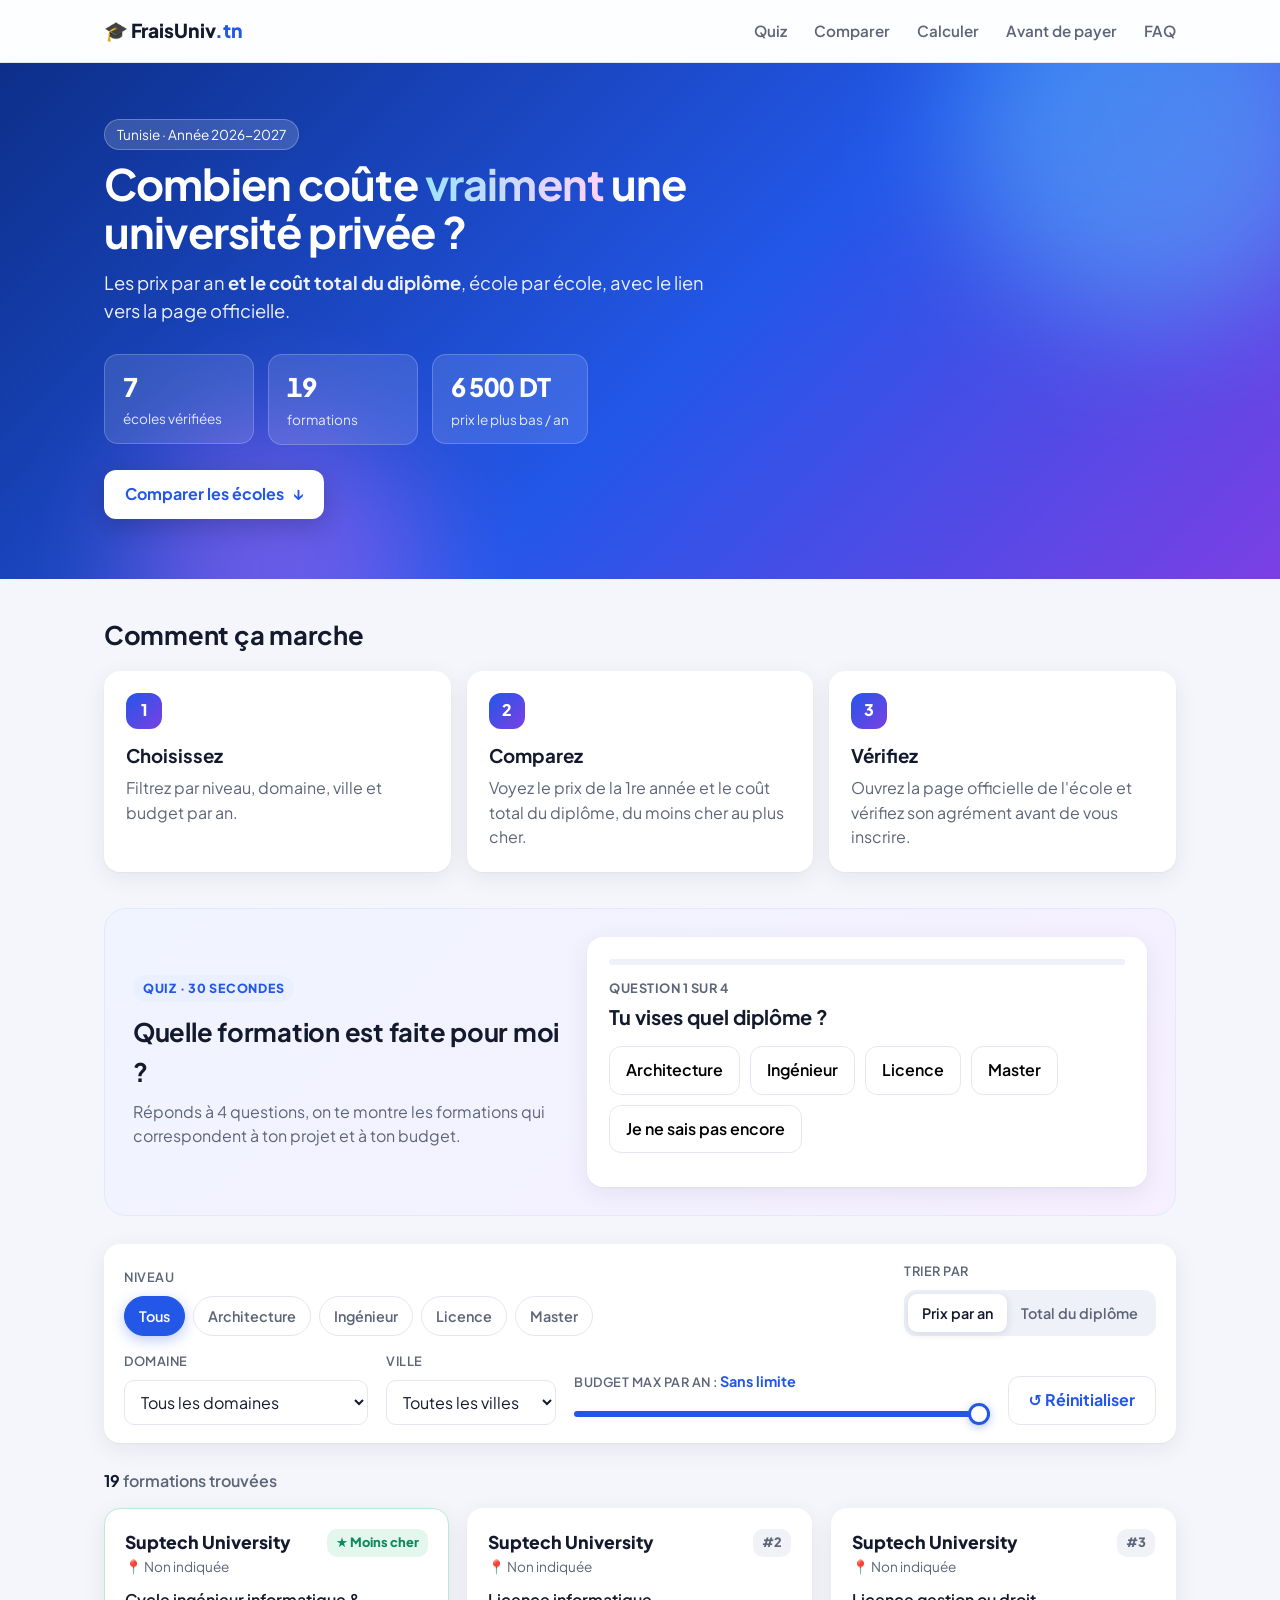
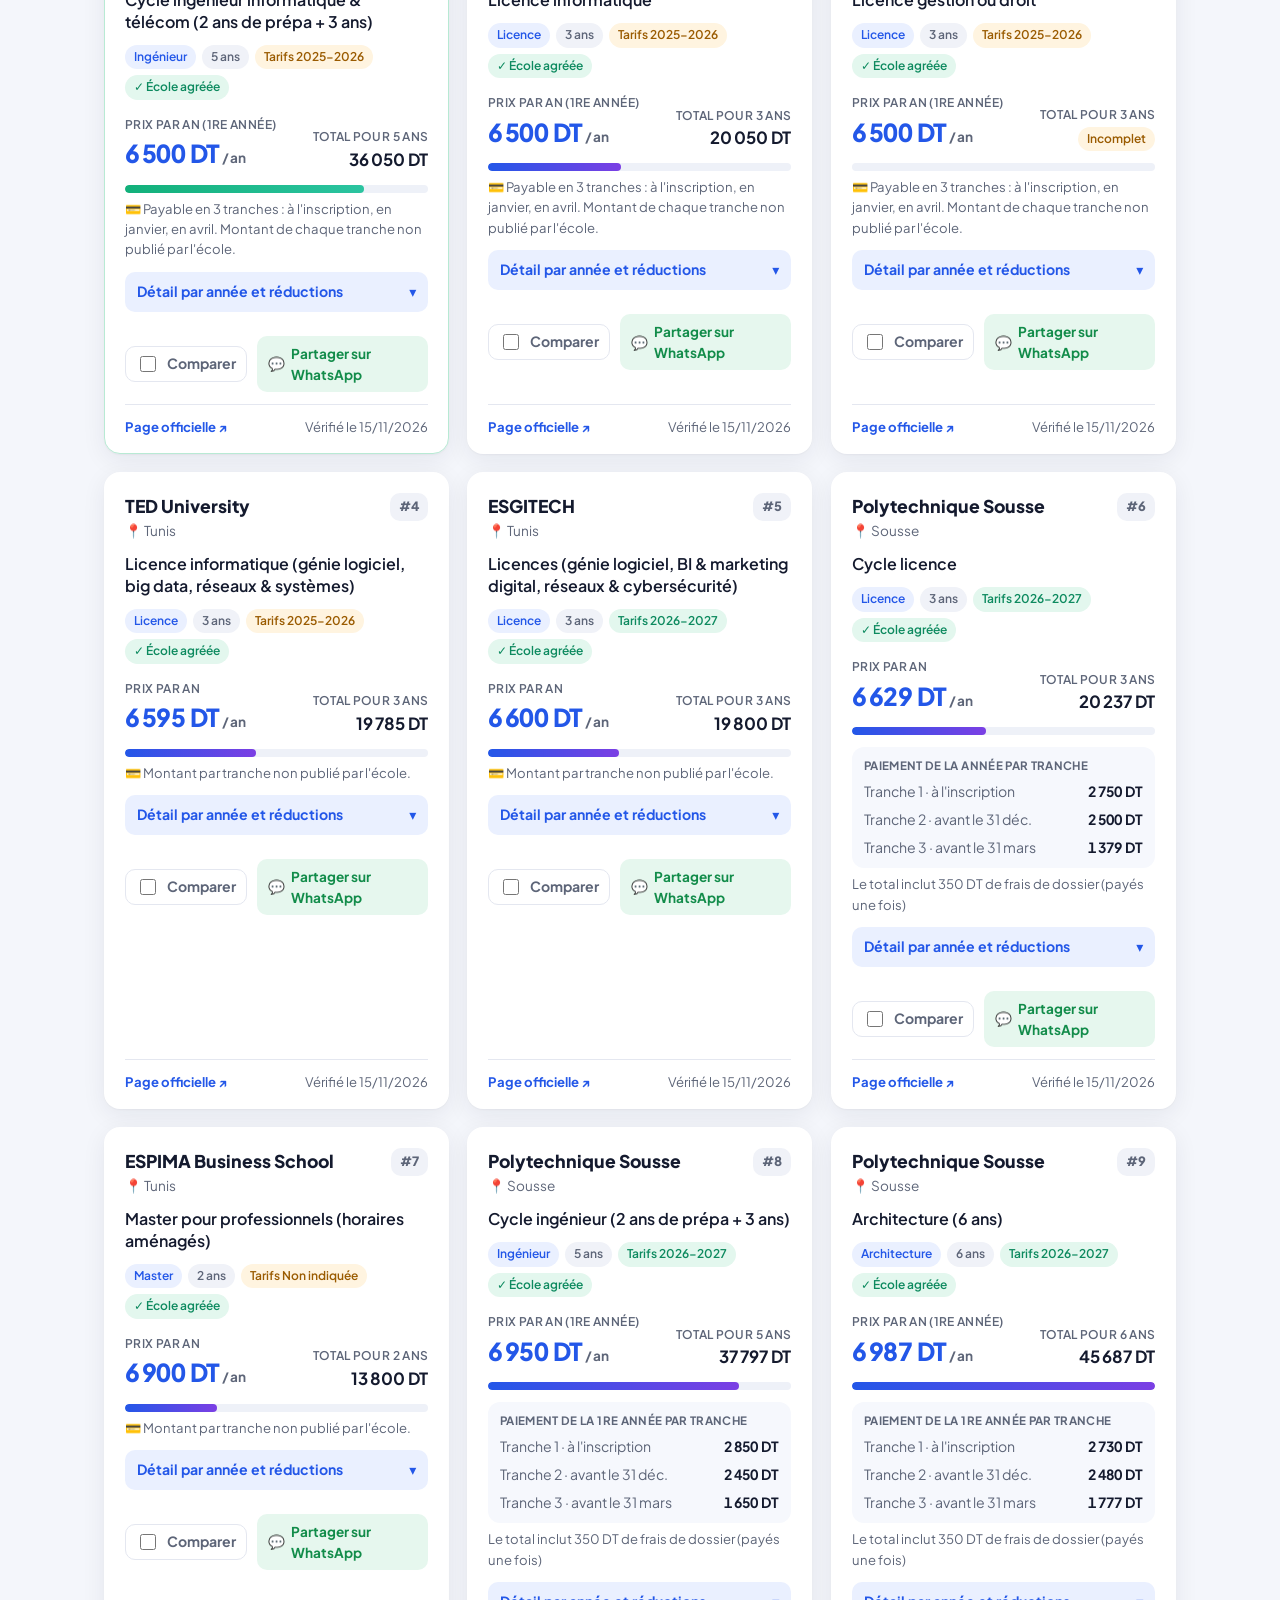
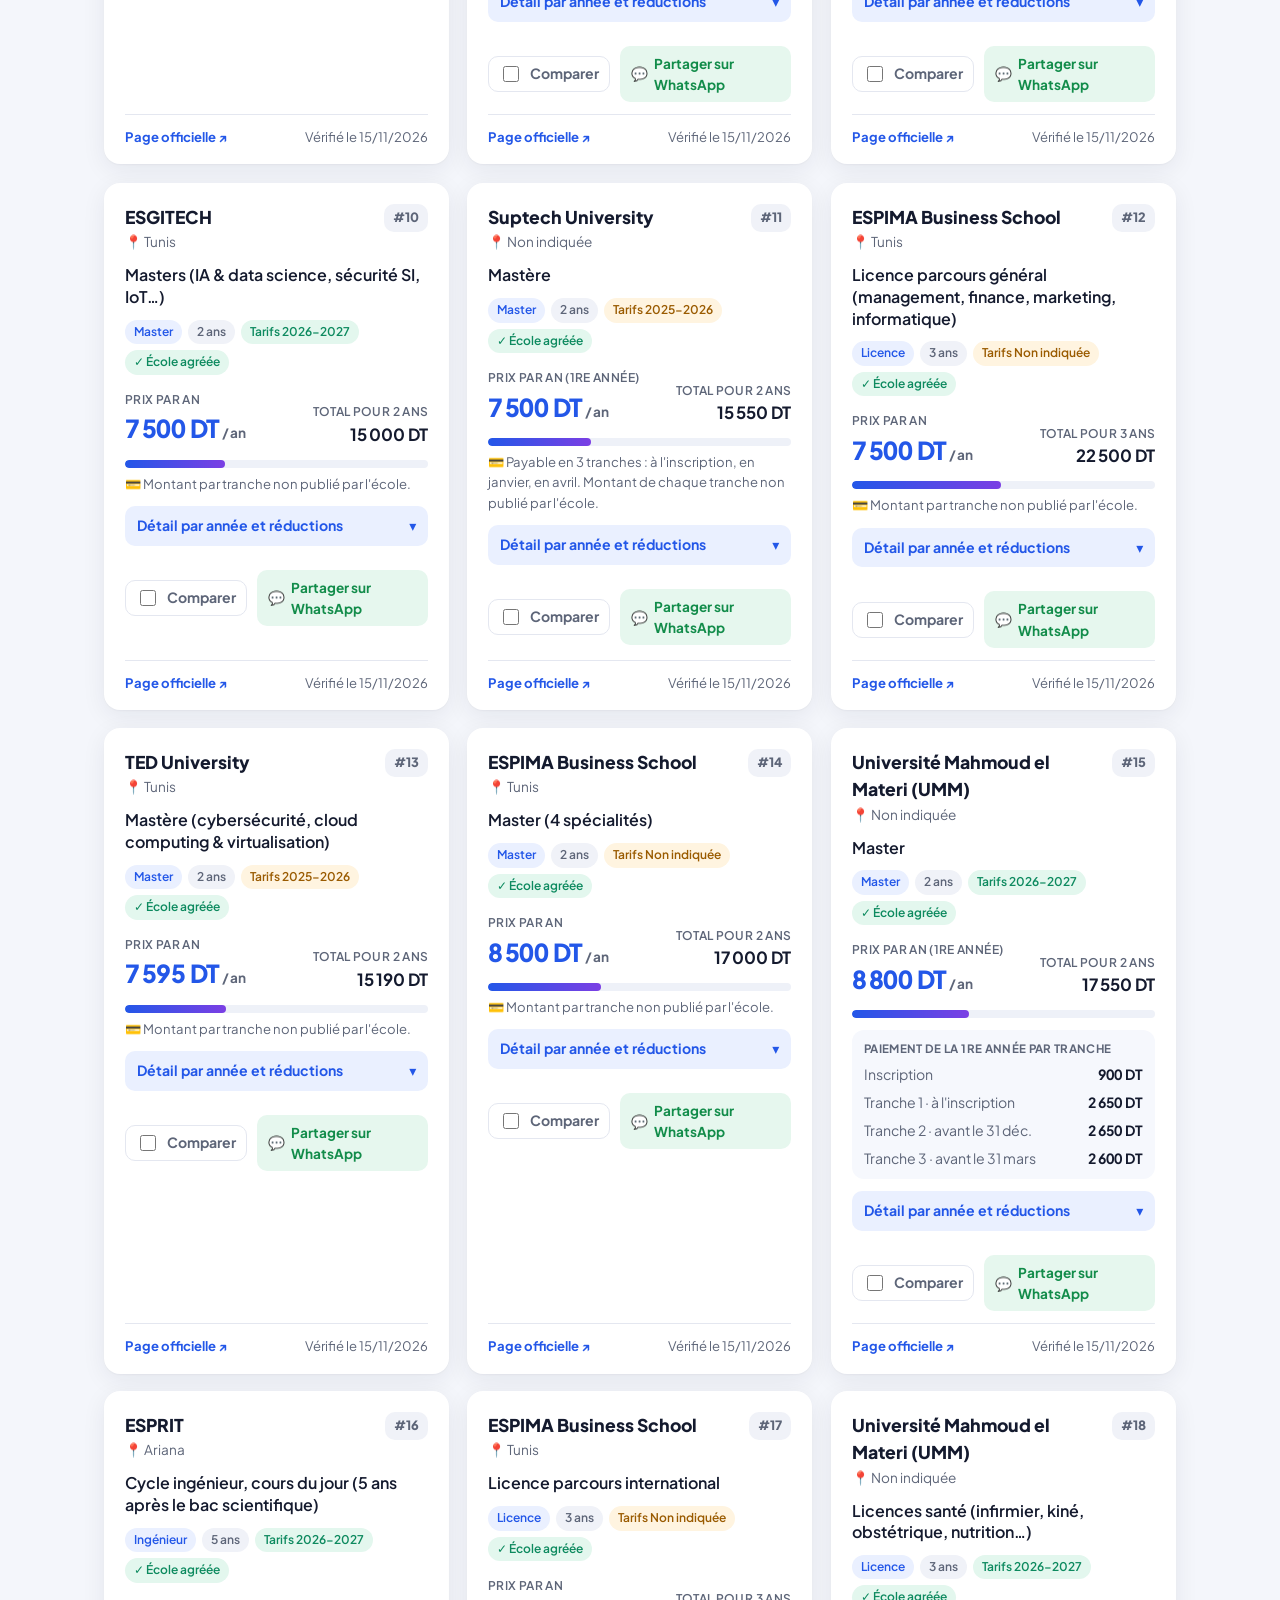
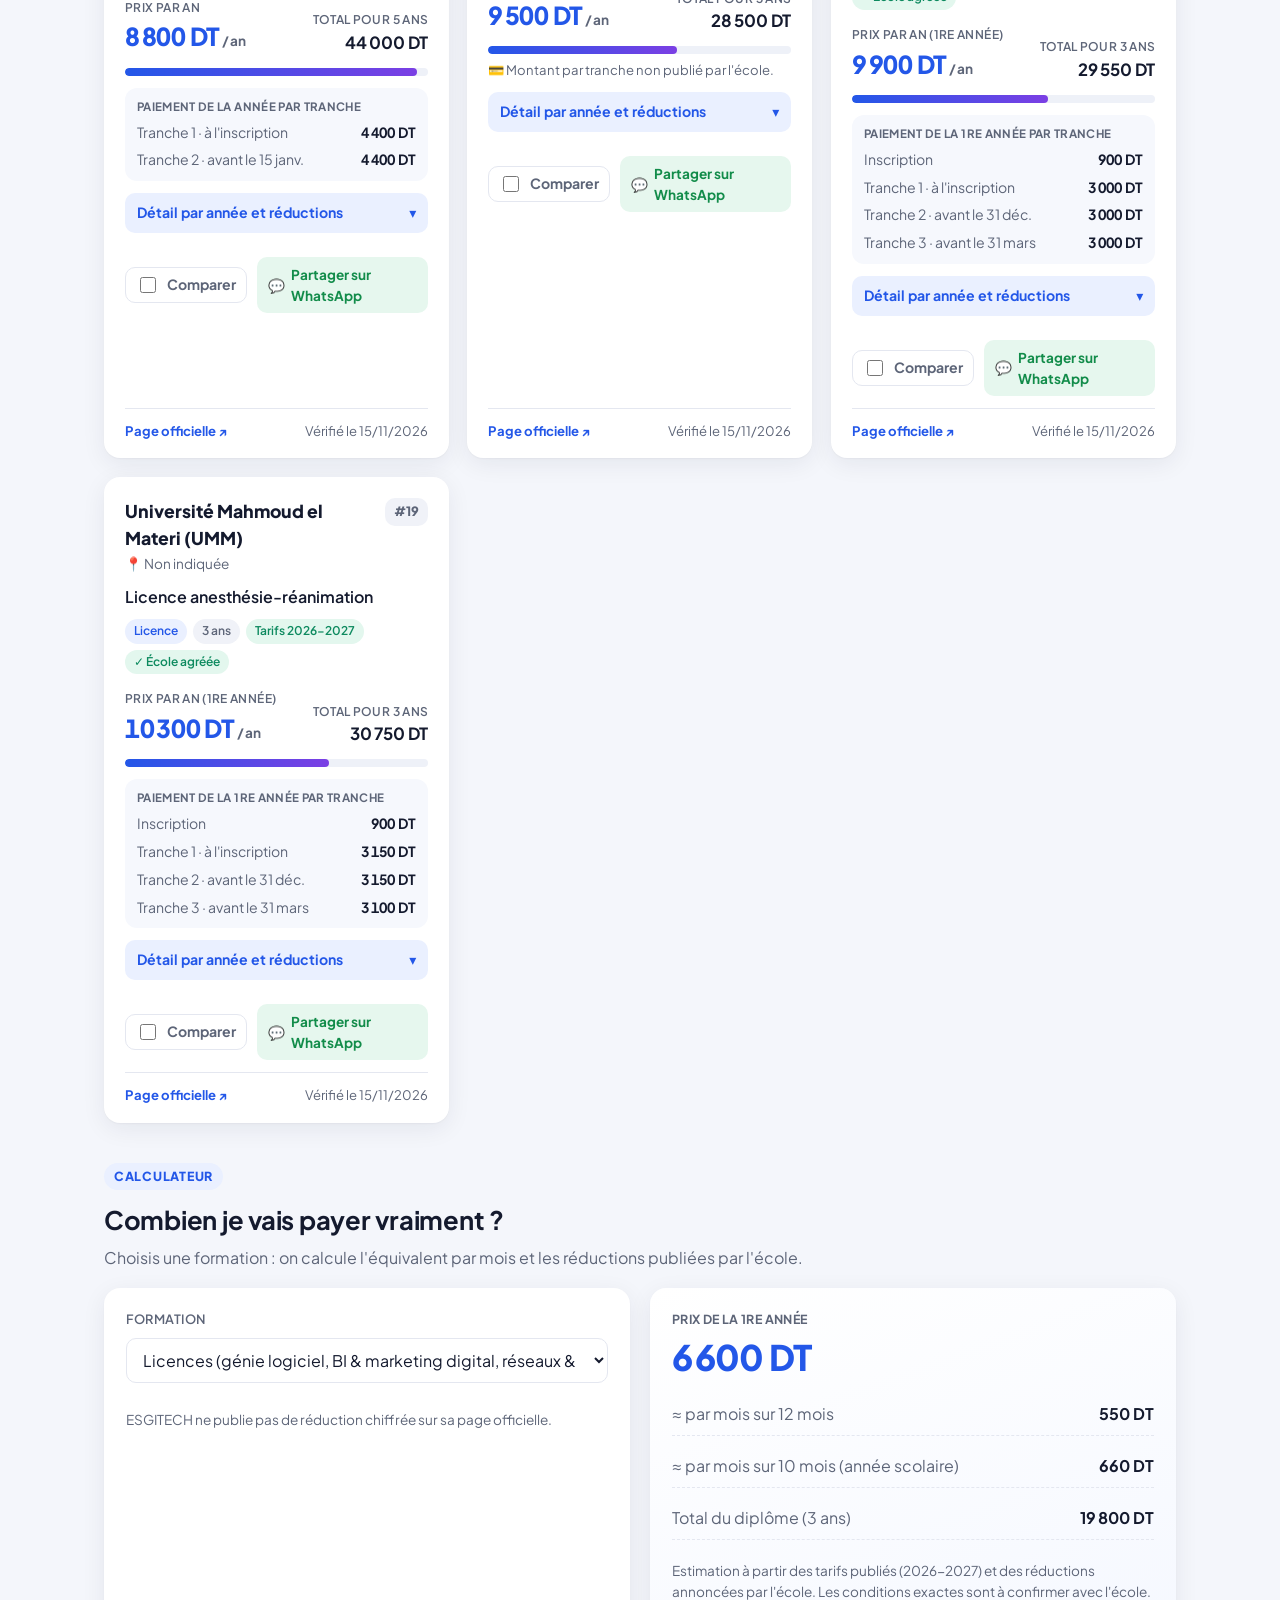
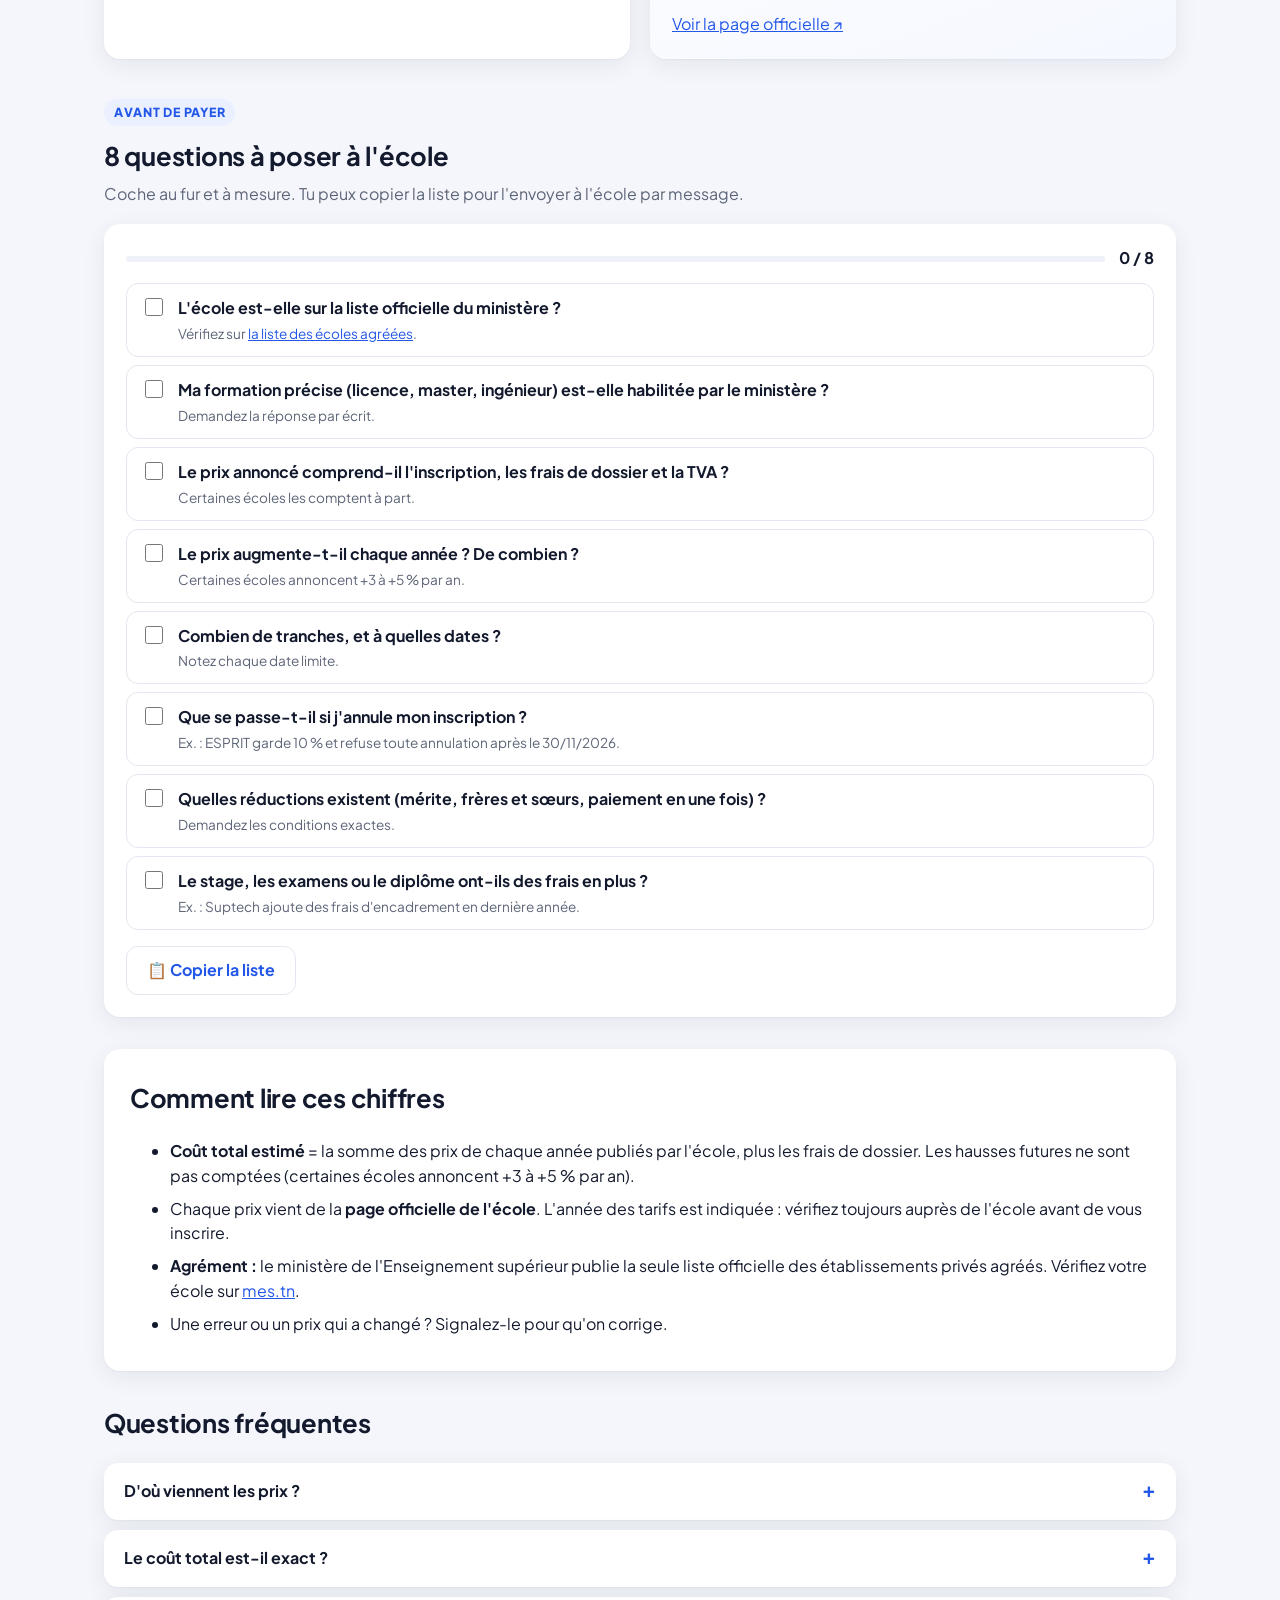
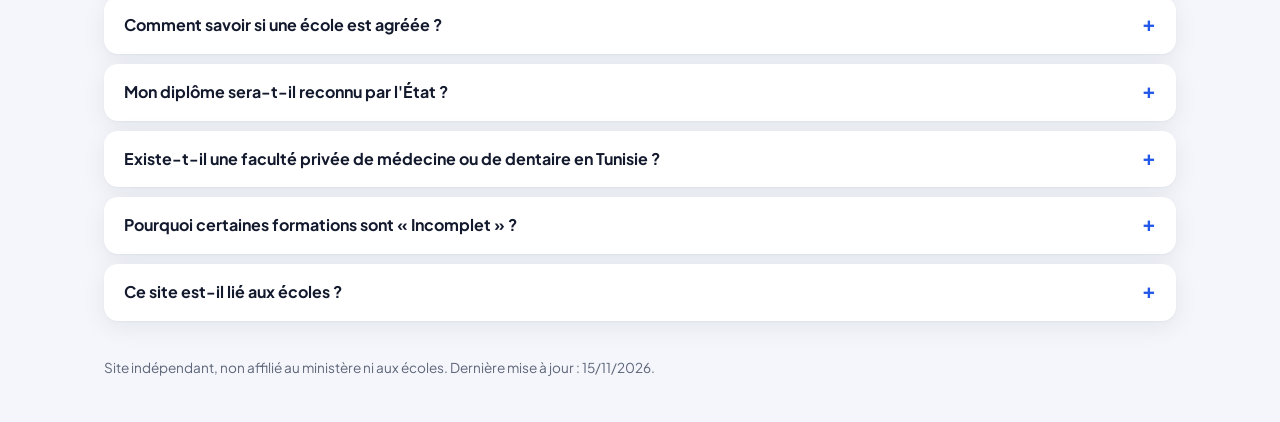
==== commit fe7e243b: "Nouvelles sections : quiz, comparateur côte à côte, calculateur avec réductions, liste Avant de paye" ====
--- a/index.html
+++ b/index.html
@@ -16,15 +16,18 @@
   <link rel="preconnect" href="https://fonts.gstatic.com" crossorigin>
   <link href="https://fonts.googleapis.com/css2?family=Plus+Jakarta+Sans:wght@400;500;600;700;800&display=swap" rel="stylesheet">
   <link rel="stylesheet" href="css/style.css">
+  <link rel="stylesheet" href="css/extras.css">
 </head>
 <body>
   <nav class="nav">
     <div class="wrap nav-in">
       <a href="#" class="logo">🎓 FraisUniv<span>.tn</span></a>
       <div class="nav-links">
+        <a href="#quiz">Quiz</a>
         <a href="#comparer">Comparer</a>
-        <a href="#comment">Comment ça marche</a>
-        <a href="#faq">Questions fréquentes</a>
+        <a href="#calcul">Calculer</a>
+        <a href="#avant">Avant de payer</a>
+        <a href="#faq">FAQ</a>
       </div>
     </div>
   </nav>
@@ -51,6 +54,18 @@
         <div class="step"><span>1</span><h3>Choisissez</h3><p>Filtrez par niveau, domaine, ville et budget par an.</p></div>
         <div class="step"><span>2</span><h3>Comparez</h3><p>Voyez le prix de la 1re année et le coût total du diplôme, du moins cher au plus cher.</p></div>
         <div class="step"><span>3</span><h3>Vérifiez</h3><p>Ouvrez la page officielle de l'école et vérifiez son agrément avant de vous inscrire.</p></div>
+      </div>
+    </section>
+
+    <section id="quiz" class="quiz">
+      <div class="quiz-head">
+        <span class="kicker">Quiz · 30 secondes</span>
+        <h2>Quelle formation est faite pour moi ?</h2>
+        <p>Réponds à 4 questions, on te montre les formations qui correspondent à ton projet et à ton budget.</p>
+      </div>
+      <div class="quiz-box">
+        <div class="quiz-progress"><i id="q-bar"></i></div>
+        <div id="q-step"></div>
       </div>
     </section>
 
@@ -90,6 +105,34 @@
     <div id="cards" class="cards"></div>
 
 
+    <section id="calcul" class="calc reveal">
+      <div class="calc-head">
+        <span class="kicker">Calculateur</span>
+        <h2>Combien je vais payer vraiment ?</h2>
+        <p>Choisis une formation : on calcule l'équivalent par mois et les réductions publiées par l'école.</p>
+      </div>
+      <div class="calc-grid">
+        <div class="calc-form">
+          <label class="f-group"><span class="f-label">Formation</span><select id="c-form"></select></label>
+          <div id="c-opts" class="c-opts"></div>
+        </div>
+        <div class="calc-res" id="c-res" aria-live="polite"></div>
+      </div>
+    </section>
+
+    <section id="avant" class="check reveal">
+      <div class="calc-head">
+        <span class="kicker">Avant de payer</span>
+        <h2>8 questions à poser à l'école</h2>
+        <p>Coche au fur et à mesure. Tu peux copier la liste pour l'envoyer à l'école par message.</p>
+      </div>
+      <div class="check-box">
+        <div class="check-top"><div class="quiz-progress"><i id="ck-bar"></i></div><b id="ck-count">0 / 8</b></div>
+        <ul id="ck-list" class="ck-list"></ul>
+        <button id="ck-copy" class="btn btn-ghost" type="button">📋 Copier la liste</button>
+      </div>
+    </section>
+
     <section class="info reveal">
       <h2>Comment lire ces chiffres</h2>
       <ul>
@@ -116,7 +159,20 @@
     <p>Site indépendant, non affilié au ministère ni aux écoles. Dernière mise à jour : <span id="maj"></span>.</p>
   </footer>
 
+  <div id="cmp-bar" class="cmp-bar" hidden>
+    <span id="cmp-txt"></span>
+    <button id="cmp-clear" class="btn btn-ghost" type="button">Vider</button>
+    <button id="cmp-open" class="btn btn-primary" type="button">Comparer</button>
+  </div>
+  <div id="cmp-modal" class="modal" hidden role="dialog" aria-modal="true" aria-labelledby="cmp-title">
+    <div class="modal-box">
+      <div class="modal-head"><h2 id="cmp-title">Comparaison</h2><button id="cmp-close" class="x" type="button" aria-label="Fermer">✕</button></div>
+      <div class="modal-body" id="cmp-body"></div>
+    </div>
+  </div>
+
   <script src="js/data.js"></script>
   <script src="js/app.js"></script>
+  <script src="js/extras.js"></script>
 </body>
 </html>
--- a/css/extras.css
+++ b/css/extras.css
@@ -0,0 +1,102 @@
+/* Sections interactives : quiz, comparateur, calculateur, liste « avant de payer » */
+.kicker { display: inline-block; font-size: .78rem; font-weight: 800; text-transform: uppercase; letter-spacing: .06em; color: var(--accent); background: var(--accent-soft); padding: 4px 10px; border-radius: 99px; }
+.btn-primary { background: linear-gradient(135deg, var(--accent), var(--accent-2)); color: #fff; box-shadow: 0 6px 18px rgba(35,87,232,.3); }
+.btn-primary:hover { transform: translateY(-1px); }
+.btn-primary:disabled { opacity: .45; cursor: not-allowed; transform: none; }
+
+/* Quiz */
+.quiz { margin: 36px 0 0; display: grid; grid-template-columns: 1fr 1.3fr; gap: 24px; align-items: center; background: linear-gradient(135deg, #f0f4ff, #f6efff); border-radius: 22px; padding: 28px; border: 1px solid #e2e8ff; }
+.quiz-head h2 { margin: 10px 0 8px; }
+.quiz-head p { color: var(--muted); margin: 0; }
+.quiz-box { background: #fff; border-radius: var(--r); padding: 22px; box-shadow: var(--shadow); min-height: 250px; }
+.quiz-progress { height: 6px; background: #eef1f8; border-radius: 99px; overflow: hidden; flex: 1; }
+.quiz-progress i { display: block; height: 100%; width: 0; background: linear-gradient(90deg, var(--accent), var(--accent-2)); border-radius: 99px; transition: width .4s var(--ease); }
+.q-anim { animation: pop .35s var(--ease) both; }
+.q-num { font-size: .8rem; font-weight: 700; color: var(--muted); margin: 14px 0 2px; text-transform: uppercase; letter-spacing: .04em; }
+.q-anim h3 { margin: 0 0 14px; font-size: 1.25rem; }
+.q-choices { display: flex; flex-wrap: wrap; gap: 10px; }
+.q-choice { font: inherit; font-weight: 600; padding: 11px 16px; border-radius: 12px; border: 1.5px solid var(--line); background: #fff; cursor: pointer; transition: all .2s var(--ease); }
+.q-choice:hover { border-color: var(--accent); color: var(--accent); transform: translateY(-2px); box-shadow: 0 6px 14px rgba(35,87,232,.12); }
+.q-back { font: inherit; font-size: .85rem; background: none; border: 0; color: var(--muted); cursor: pointer; margin-top: 14px; padding: 0; }
+.q-back:hover { color: var(--accent); }
+.q-res { display: grid; gap: 10px; margin: 6px 0 14px; }
+.q-card { font: inherit; text-align: left; display: grid; grid-template-columns: auto 1fr auto; gap: 12px; align-items: center; padding: 12px 14px; border-radius: 14px; border: 1px solid var(--line); background: #fff; cursor: pointer; transition: all .2s var(--ease); animation: pop .4s var(--ease) both; }
+.q-card:nth-child(2) { animation-delay: .08s; }
+.q-card:nth-child(3) { animation-delay: .16s; }
+.q-card:hover { border-color: var(--accent); transform: translateX(4px); }
+.q-card small { display: block; color: var(--muted); font-size: .8rem; }
+.q-medal { font-size: 1.5rem; }
+.q-price { font-weight: 800; color: var(--accent); text-align: right; white-space: nowrap; }
+.q-price small { font-weight: 600; }
+
+/* Actions des cartes */
+.card-actions { display: flex; justify-content: space-between; align-items: center; gap: 10px; }
+.pick { display: inline-flex; align-items: center; gap: 8px; font-size: .88rem; font-weight: 700; color: var(--muted); cursor: pointer; padding: 6px 10px; border-radius: 10px; border: 1px solid var(--line); transition: all .2s; }
+.pick input { width: 16px; height: 16px; accent-color: var(--accent); }
+.card.picked .pick { border-color: var(--accent); color: var(--accent); background: var(--accent-soft); }
+.card.picked { border-color: var(--accent); box-shadow: var(--shadow-up); }
+.wa { display: inline-flex; align-items: center; gap: 6px; font-size: .85rem; font-weight: 700; color: #128c4a; background: #e6f7ee; padding: 7px 11px; border-radius: 10px; text-decoration: none; transition: background .2s; }
+.wa::before { content: "💬"; }
+.wa:hover { background: #d3f1e1; }
+.card.flash { animation: flash 1.8s var(--ease); }
+@keyframes flash { 0%, 100% { box-shadow: var(--shadow); } 20%, 60% { box-shadow: 0 0 0 4px rgba(35,87,232,.35), var(--shadow-up); } }
+
+/* Barre et fenêtre de comparaison */
+.cmp-bar { position: fixed; left: 50%; bottom: 20px; transform: translateX(-50%); z-index: 30; display: flex; align-items: center; gap: 12px; background: #141a2e; color: #fff; padding: 10px 12px 10px 20px; border-radius: 16px; box-shadow: 0 16px 40px rgba(0,0,0,.25); }
+.cmp-bar[hidden] { display: none; }
+.cmp-bar .btn-ghost { color: #fff; border-color: rgba(255,255,255,.25); }
+.cmp-bar .btn-ghost:hover { background: rgba(255,255,255,.1); }
+.modal { position: fixed; inset: 0; z-index: 40; background: rgba(15,20,40,.55); backdrop-filter: blur(4px); display: grid; place-items: center; padding: 20px; animation: fade .2s; }
+.modal[hidden] { display: none; }
+.modal-box { background: #fff; border-radius: 20px; width: min(980px, 100%); max-height: 88vh; display: flex; flex-direction: column; box-shadow: 0 30px 80px rgba(0,0,0,.3); animation: pop .3s var(--ease); }
+.modal-head { display: flex; justify-content: space-between; align-items: center; padding: 18px 22px; border-bottom: 1px solid var(--line); }
+.modal-head h2 { margin: 0; font-size: 1.3rem; }
+.x { font: inherit; font-size: 1.1rem; border: 0; background: #f0f2f8; width: 36px; height: 36px; border-radius: 10px; cursor: pointer; }
+.x:hover { background: #e3e7f2; }
+.modal-body { padding: 8px 22px 20px; overflow: auto; }
+.table-wrap { overflow-x: auto; }
+.cmp { width: 100%; border-collapse: collapse; font-size: .9rem; }
+.cmp th, .cmp td { padding: 11px 12px; border-bottom: 1px solid var(--line); text-align: left; vertical-align: top; }
+.cmp thead th { font-size: 1rem; }
+.cmp tbody th { color: var(--muted); font-weight: 600; width: 190px; }
+.cmp td.win { background: var(--ok-soft); color: var(--ok); font-weight: 700; }
+
+/* Calculateur */
+.calc, .check { margin: 40px 0 0; }
+.calc-head h2 { margin: 10px 0 6px; }
+.calc-head p { color: var(--muted); margin: 0 0 18px; }
+.calc-grid { display: grid; grid-template-columns: 1fr 1fr; gap: 20px; }
+.calc-form, .calc-res, .check-box { background: #fff; border-radius: var(--r); padding: 22px; box-shadow: var(--shadow); }
+.calc-form select { width: 100%; }
+.c-opts { display: grid; gap: 12px; margin-top: 16px; }
+.opt-group { display: grid; gap: 8px; }
+.opt { display: flex; gap: 10px; align-items: flex-start; padding: 10px 12px; border-radius: 12px; border: 1px solid var(--line); cursor: pointer; transition: all .2s; }
+.opt:hover { border-color: var(--accent); }
+.opt:has(input:checked) { border-color: var(--accent); background: var(--accent-soft); }
+.opt input { accent-color: var(--accent); margin-top: 3px; }
+.opt small { display: block; color: var(--ok); font-weight: 700; }
+.calc-res { display: grid; gap: 10px; align-content: start; background: linear-gradient(160deg, #fff, #f5f8ff); }
+.calc-res .big small { display: block; font-size: .78rem; font-weight: 700; color: var(--muted); text-transform: uppercase; letter-spacing: .03em; }
+.calc-res .big b { font-size: 2.2rem; font-weight: 800; color: var(--accent); letter-spacing: -.02em; }
+.c-row { display: flex; justify-content: space-between; gap: 10px; padding: 8px 0; border-bottom: 1px dashed var(--line); }
+.c-row span { color: var(--muted); }
+.c-save { background: var(--ok-soft); color: var(--ok); padding: 10px 12px; border-radius: 12px; font-weight: 600; animation: pop .35s var(--ease); }
+
+/* Avant de payer */
+.check-top { display: flex; align-items: center; gap: 14px; margin-bottom: 12px; }
+.ck-list { list-style: none; padding: 0; margin: 0 0 16px; display: grid; gap: 8px; }
+.ck-list label { display: flex; gap: 12px; align-items: flex-start; padding: 12px 14px; border-radius: 12px; border: 1px solid var(--line); cursor: pointer; transition: all .2s; }
+.ck-list label:hover { border-color: #c5d3ff; }
+.ck-list input { width: 18px; height: 18px; accent-color: var(--ok); margin-top: 2px; flex: none; }
+.ck-list small { display: block; color: var(--muted); font-size: .85rem; margin-top: 2px; }
+.ck-list label:has(input:checked) { background: var(--ok-soft); border-color: #b8ead4; }
+.ck-list label:has(input:checked) b { text-decoration: line-through; color: var(--muted); }
+
+.toast { position: fixed; left: 50%; top: 80px; transform: translate(-50%, -20px); background: #141a2e; color: #fff; padding: 10px 18px; border-radius: 12px; font-weight: 600; z-index: 50; opacity: 0; pointer-events: none; transition: all .3s var(--ease); }
+.toast.show { opacity: 1; transform: translate(-50%, 0); }
+
+@media (max-width: 760px) {
+  .quiz, .calc-grid { grid-template-columns: 1fr; }
+  .quiz { padding: 18px; }
+  .cmp-bar { width: calc(100% - 32px); justify-content: space-between; }
+}
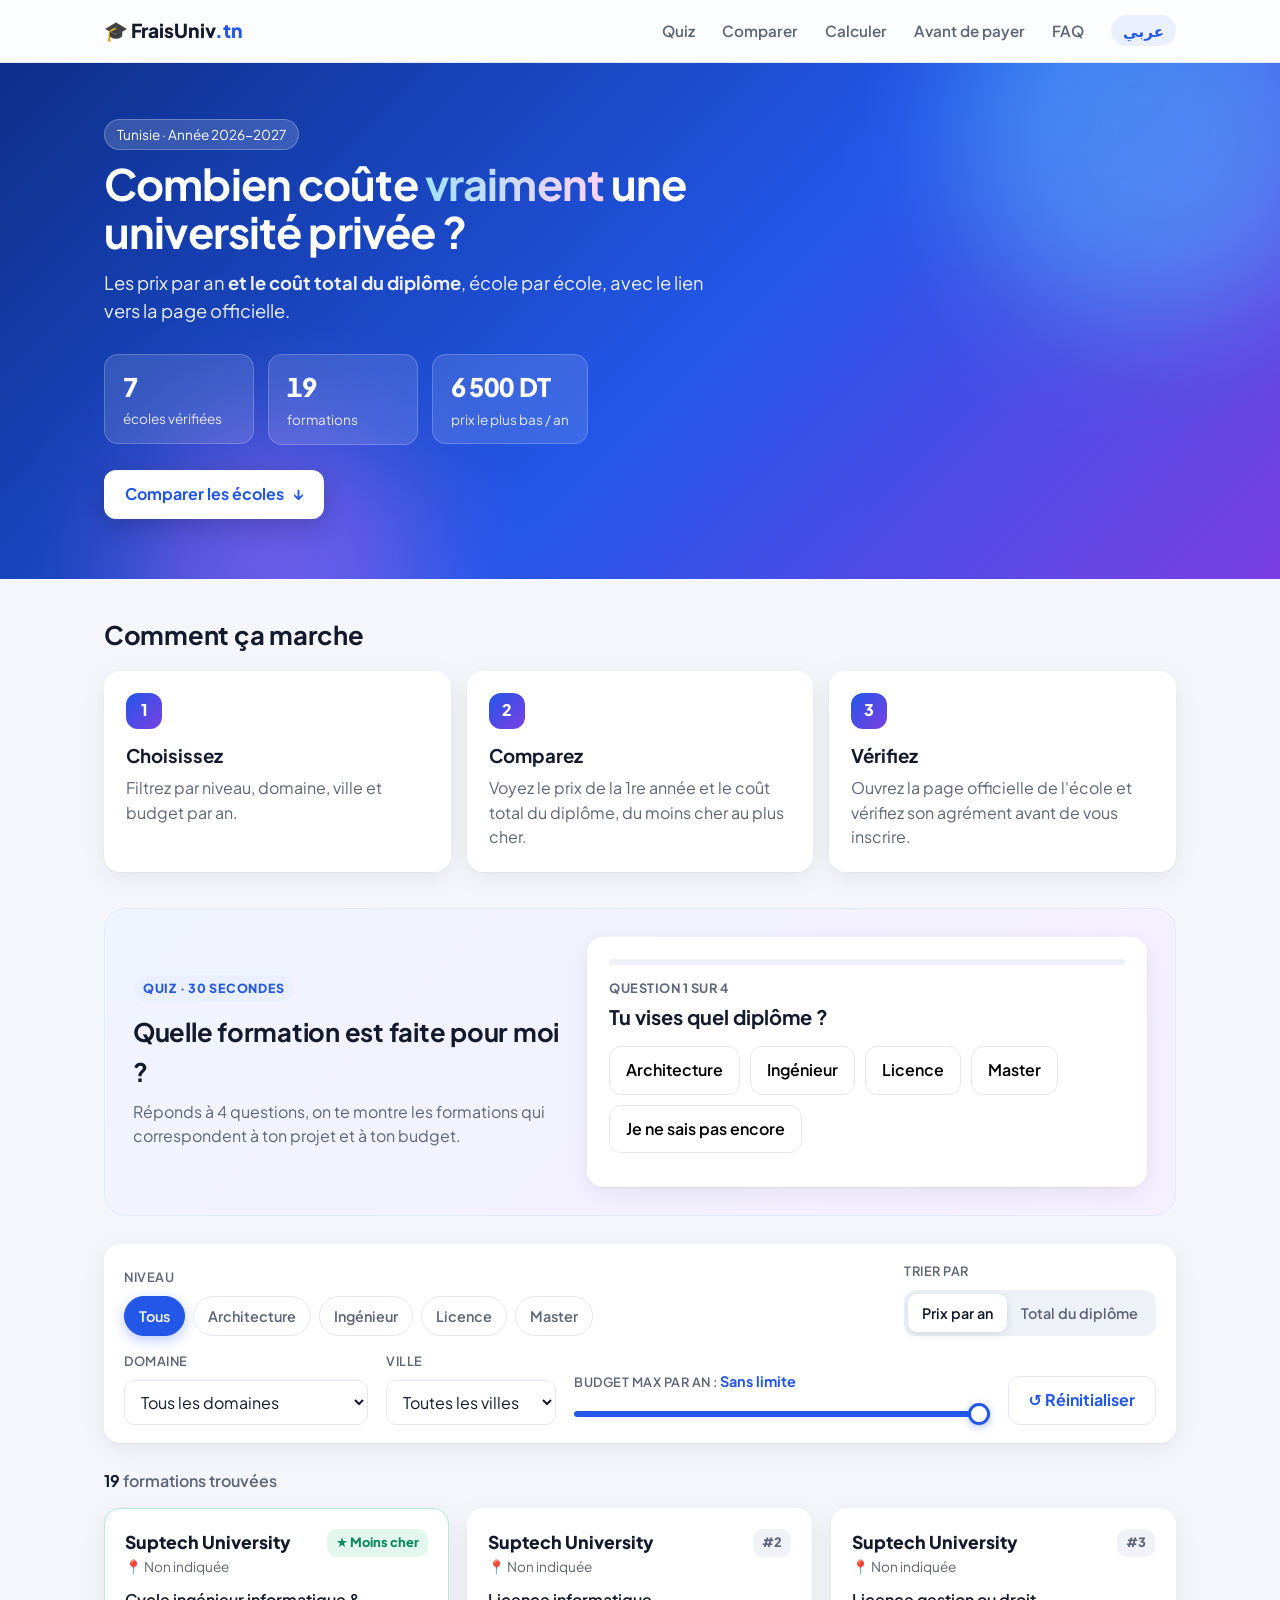
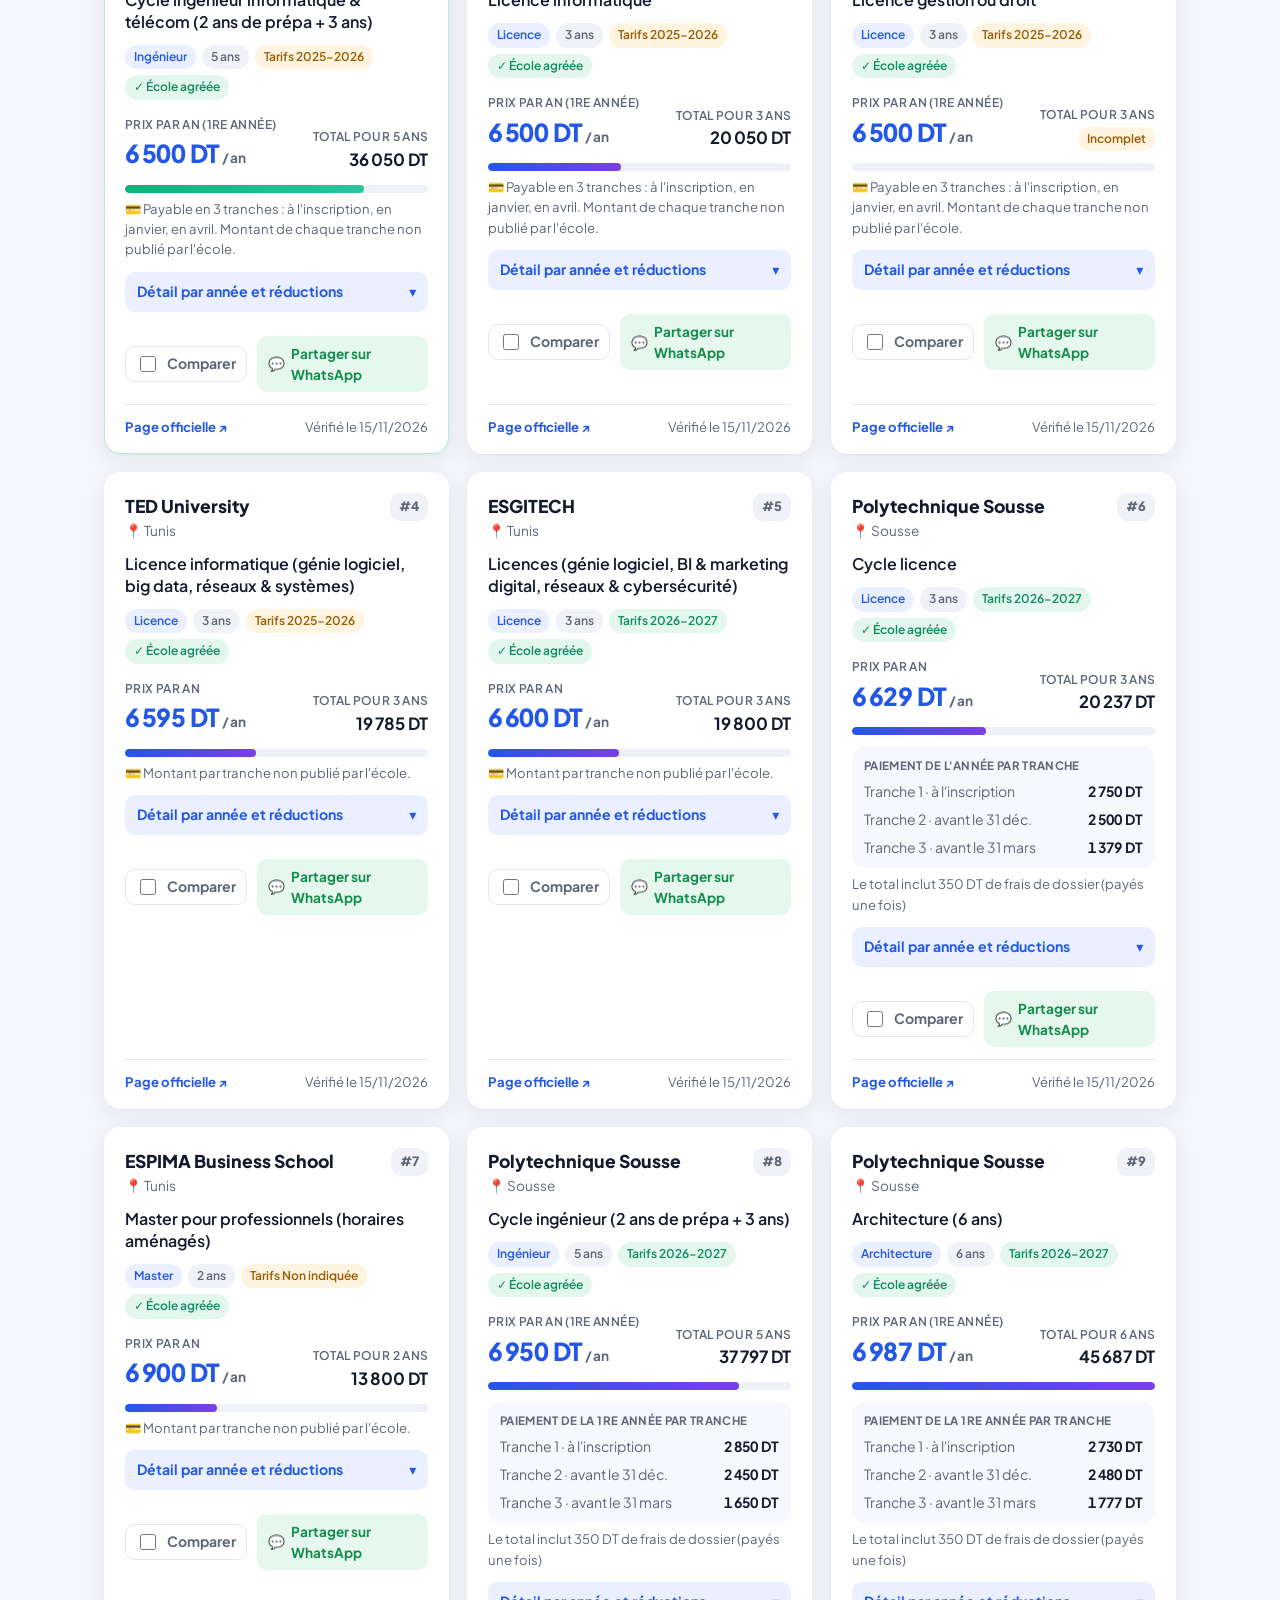
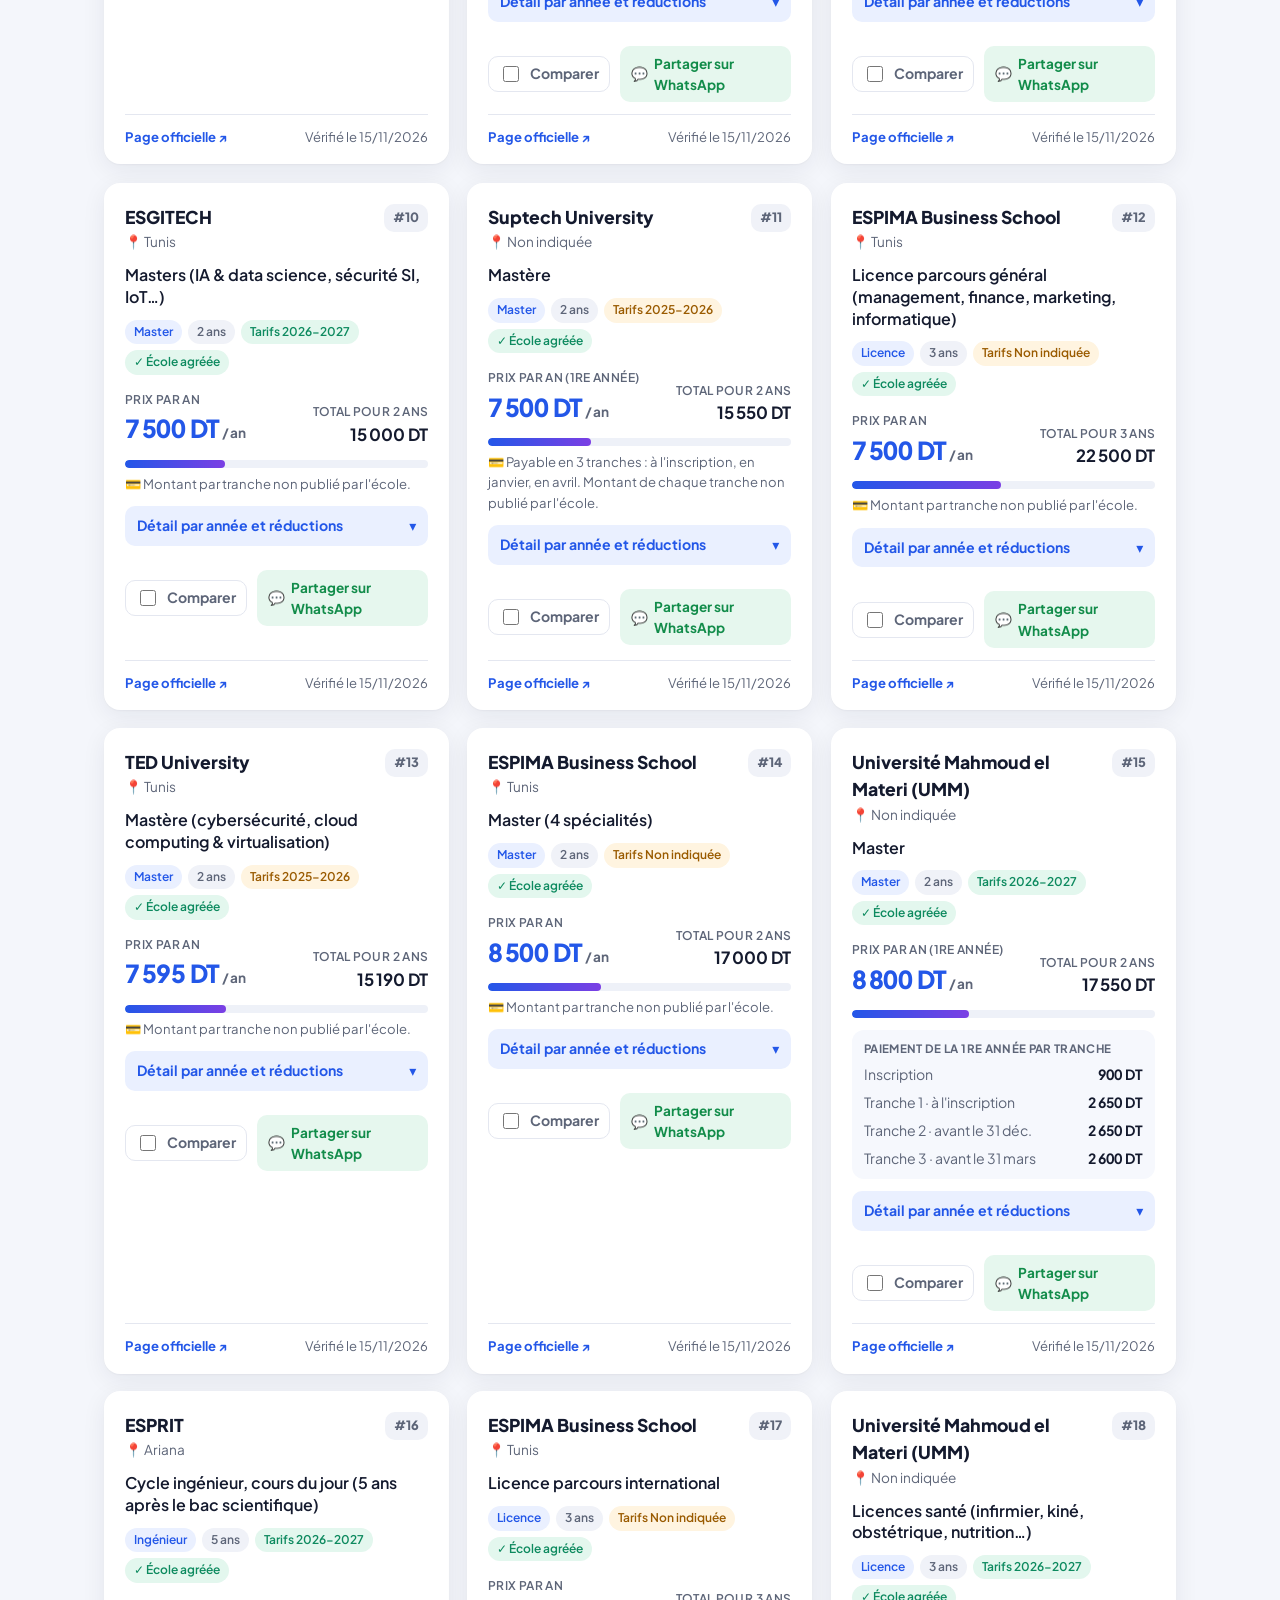
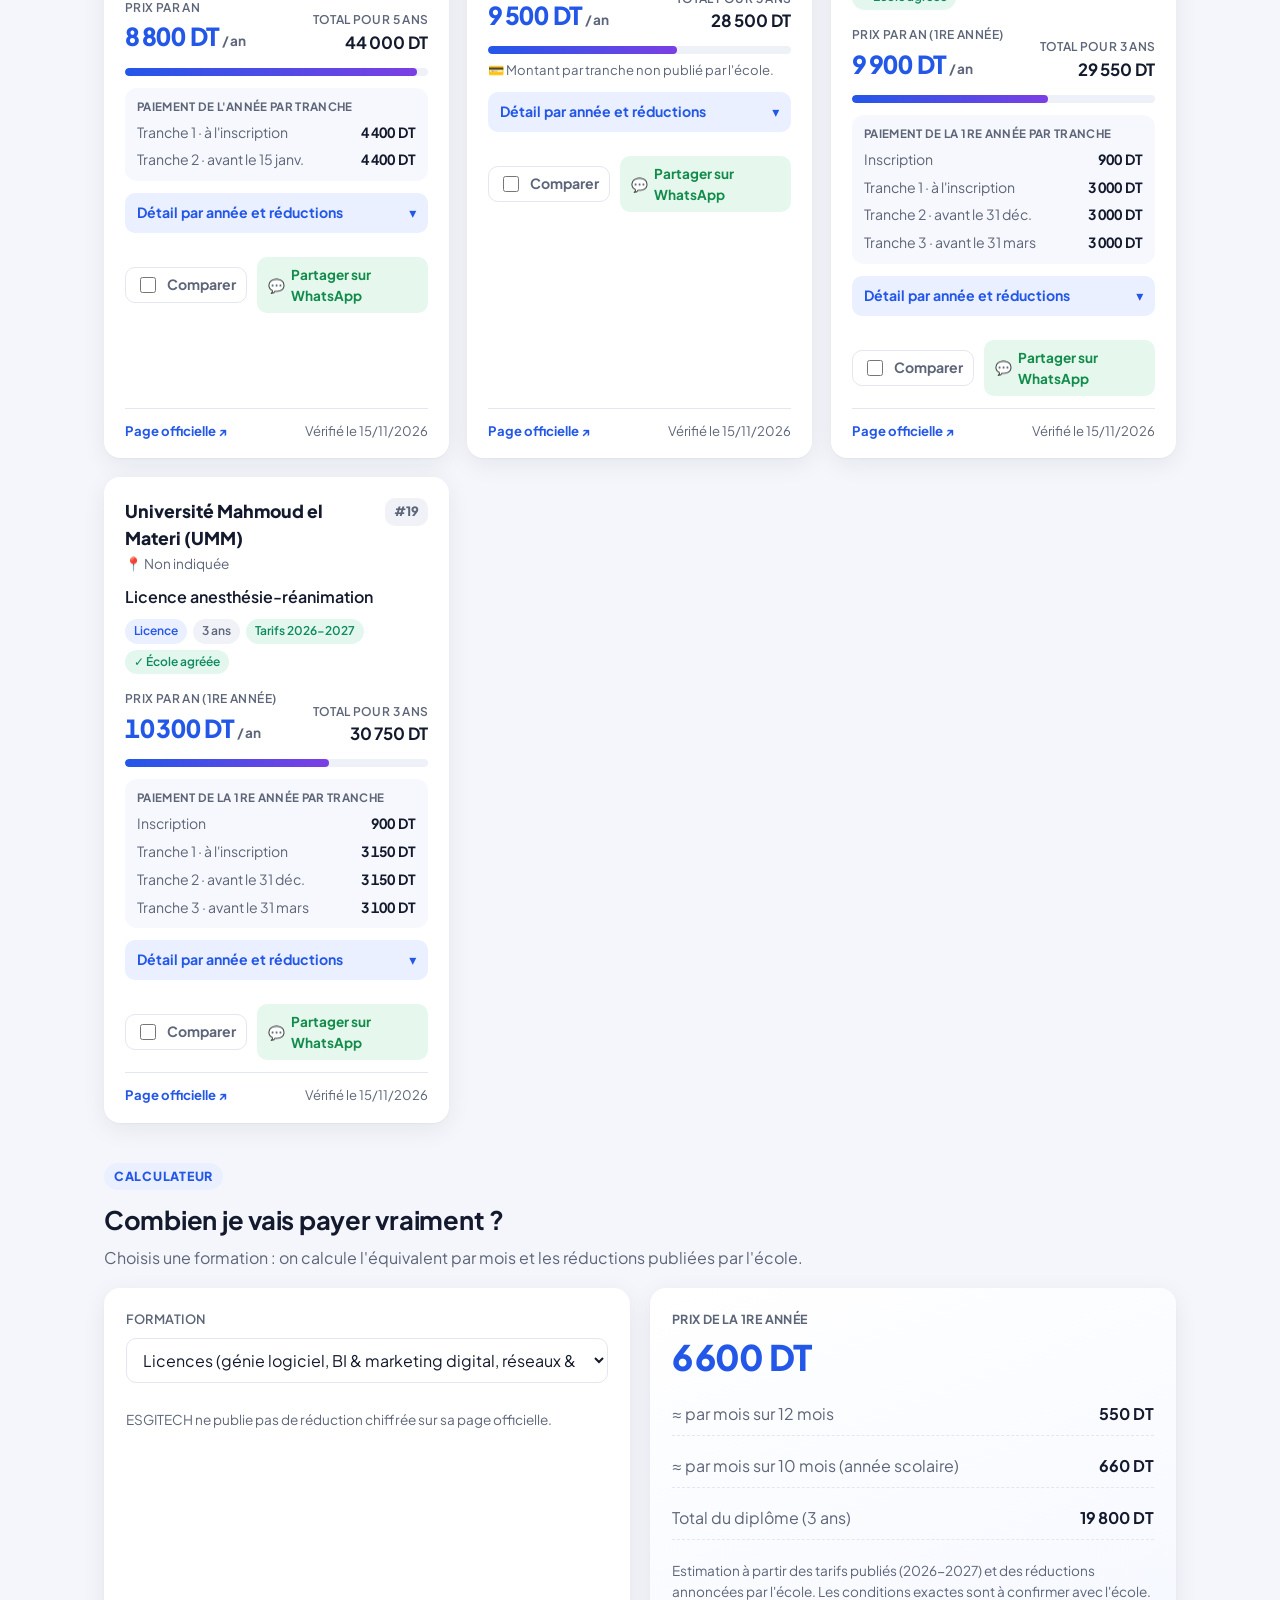
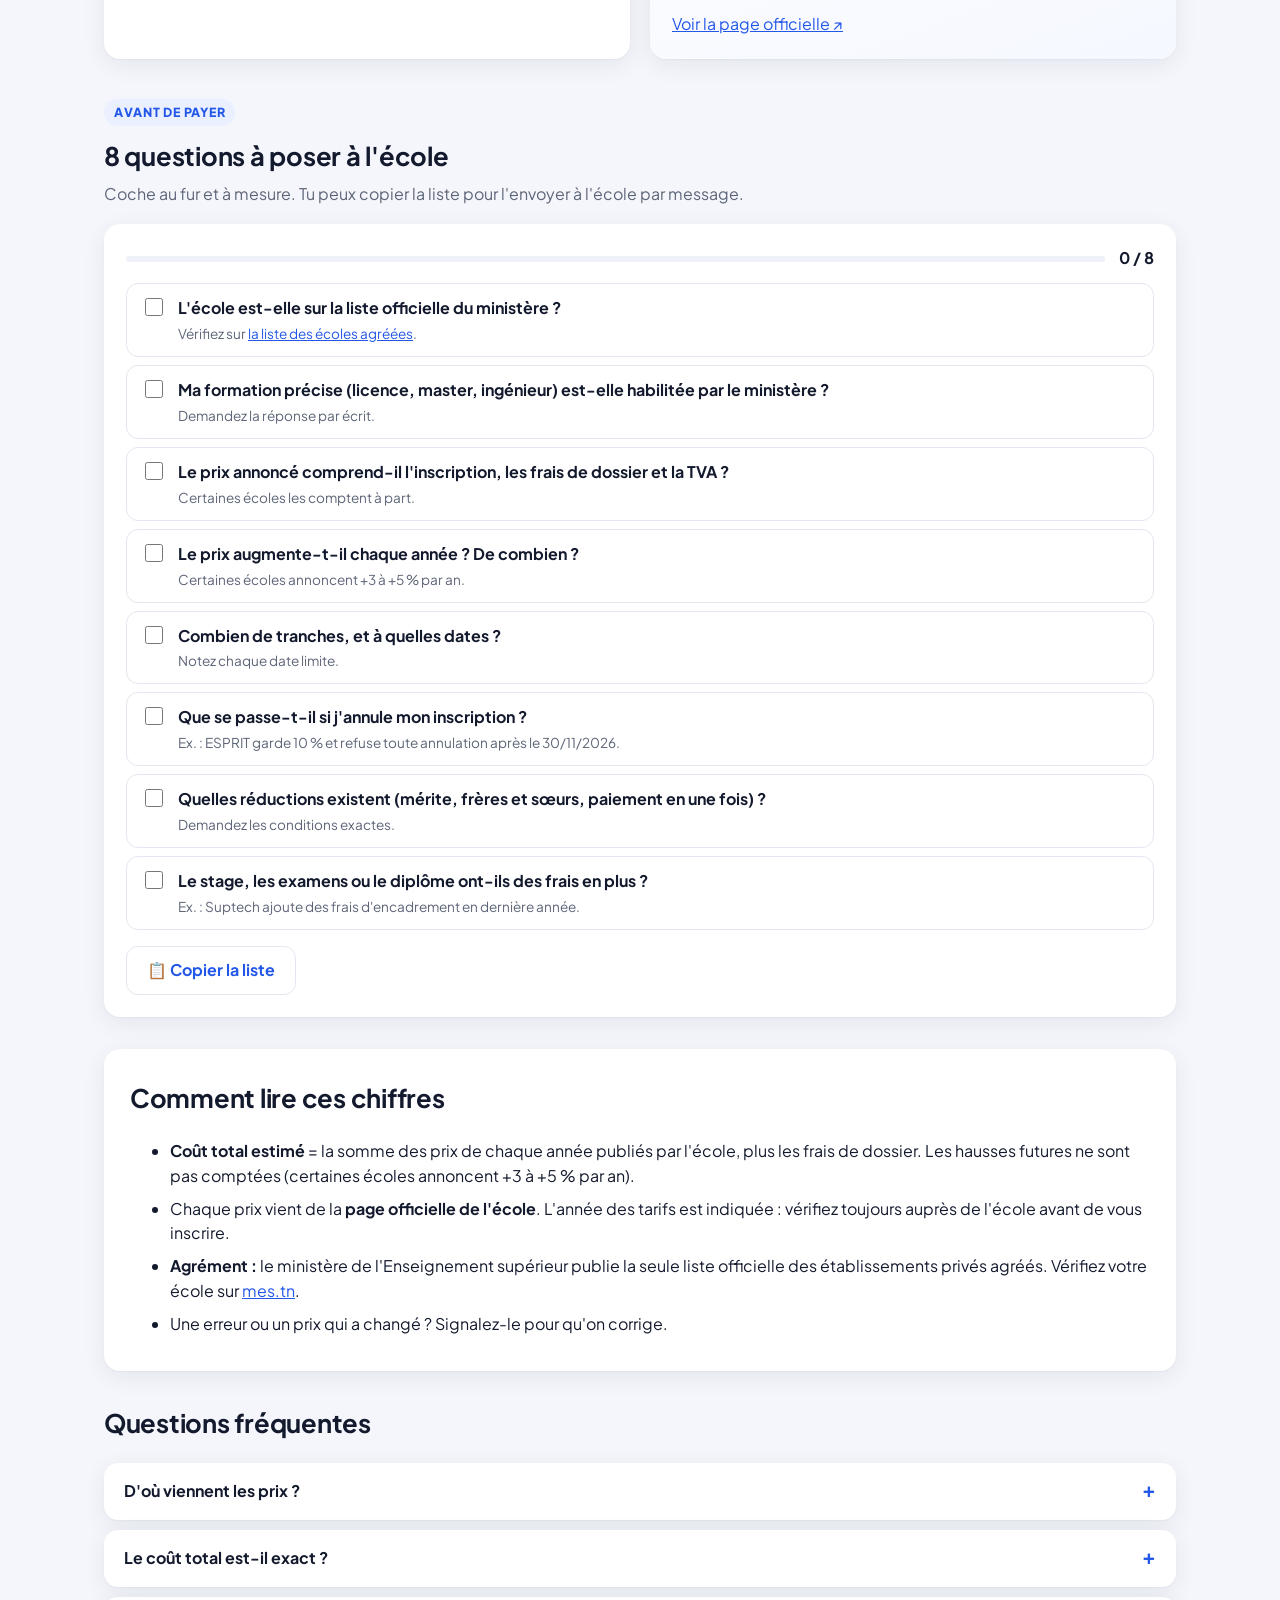
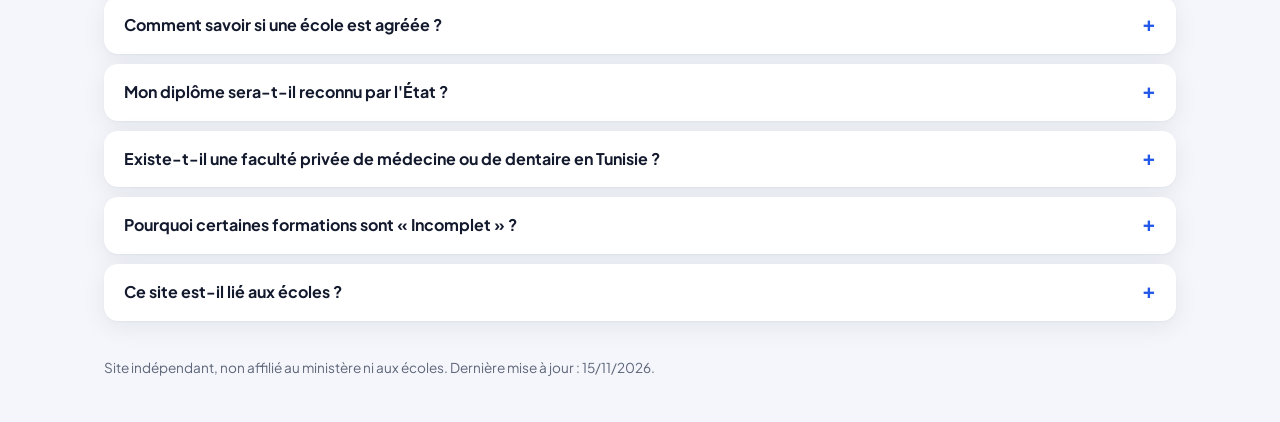
==== commit 8fb13258: "Version arabe (ar.html, droite à gauche) avec bouton FR / عربي, traductions centralisées dans i18n.j" ====
--- a/index.html
+++ b/index.html
@@ -12,6 +12,8 @@
   <meta property="og:locale" content="fr_TN">
   <meta name="twitter:card" content="summary">
   <link rel="canonical" href="https://fraisuniv.github.io/">
+  <link rel="alternate" hreflang="fr" href="https://fraisuniv.github.io/">
+  <link rel="alternate" hreflang="ar" href="https://fraisuniv.github.io/ar.html">
   <link rel="preconnect" href="https://fonts.googleapis.com">
   <link rel="preconnect" href="https://fonts.gstatic.com" crossorigin>
   <link href="https://fonts.googleapis.com/css2?family=Plus+Jakarta+Sans:wght@400;500;600;700;800&display=swap" rel="stylesheet">
@@ -28,6 +30,7 @@
         <a href="#calcul">Calculer</a>
         <a href="#avant">Avant de payer</a>
         <a href="#faq">FAQ</a>
+        <a href="ar.html" class="lang" lang="ar" hreflang="ar">عربي</a>
       </div>
     </div>
   </nav>
@@ -171,6 +174,7 @@
     </div>
   </div>
 
+  <script src="js/i18n.js"></script>
   <script src="js/data.js"></script>
   <script src="js/app.js"></script>
   <script src="js/extras.js"></script>
--- a/css/style.css
+++ b/css/style.css
@@ -28,7 +28,7 @@
 .nav-in { display: flex; align-items: center; justify-content: space-between; height: 62px; }
 .logo { font-weight: 800; font-size: 1.2rem; color: var(--text); text-decoration: none; }
 .logo span { color: var(--accent); }
-.nav-links a { margin-left: 24px; color: var(--muted); text-decoration: none; font-weight: 600; font-size: .95rem; position: relative; transition: color .2s; }
+.nav-links a { margin-inline-start: 24px; color: var(--muted); text-decoration: none; font-weight: 600; font-size: .95rem; position: relative; transition: color .2s; }
 .nav-links a::after { content: ""; position: absolute; left: 0; right: 0; bottom: -4px; height: 2px; background: var(--accent); border-radius: 2px; transform: scaleX(0); transition: transform .25s var(--ease); }
 .nav-links a:hover { color: var(--accent); }
 .nav-links a:hover::after { transform: scaleX(1); }
@@ -77,7 +77,7 @@
 .seg { position: relative; display: inline-flex; background: #eef1f8; border-radius: 12px; padding: 4px; }
 .seg button { position: relative; z-index: 1; font: inherit; font-size: .9rem; font-weight: 600; border: 0; background: none; padding: 8px 14px; border-radius: 9px; cursor: pointer; color: var(--muted); transition: color .25s; }
 .seg button.on { color: var(--text); }
-.seg-pill { position: absolute; top: 4px; bottom: 4px; left: 4px; background: #fff; border-radius: 9px; box-shadow: 0 2px 8px rgba(20,30,60,.12); transition: transform .3s var(--ease), width .3s var(--ease); }
+.seg-pill { position: absolute; top: 4px; bottom: 4px; left: 4px; background: #fff; border-radius: 9px; box-shadow: 0 2px 8px rgba(20,30,60,.12); transition: left .3s var(--ease), width .3s var(--ease); }
 
 input[type=range] { -webkit-appearance: none; appearance: none; width: 100%; height: 6px; border-radius: 99px; background: linear-gradient(90deg, var(--accent) var(--p, 100%), #dfe4f0 var(--p, 100%)); cursor: pointer; margin: 10px 0 8px; }
 input[type=range]::-webkit-slider-thumb { -webkit-appearance: none; width: 22px; height: 22px; border-radius: 50%; background: #fff; border: 3px solid var(--accent); box-shadow: 0 2px 8px rgba(35,87,232,.35); transition: transform .15s; }
@@ -181,7 +181,7 @@
   .reveal { opacity: 1; transform: none; }
 }
 .card a.badge { text-decoration: none; } .card a.badge:hover { filter: brightness(.95); }
-.money .right { text-align: right; }
+.money .right { text-align: end; }
 .total .per { font-size: .85rem; font-weight: 700; color: var(--muted); }
 .tranches { background: #f6f8fd; border-radius: 12px; padding: 10px 12px; display: grid; gap: 6px; }
 .tranches small { font-size: .72rem; color: var(--muted); font-weight: 700; text-transform: uppercase; letter-spacing: .03em; }
@@ -189,6 +189,14 @@
 .tr span { color: var(--muted); }
 .tr b { font-variant-numeric: tabular-nums; }
 .tr-table { width: 100%; border-collapse: collapse; font-size: .78rem; margin-top: 12px; font-variant-numeric: tabular-nums; }
-.tr-table th { text-align: right; color: var(--muted); font-weight: 600; padding: 4px; border-bottom: 1px solid var(--line); }
-.tr-table th:first-child, .tr-table td:first-child { text-align: left; }
-.tr-table td { text-align: right; padding: 4px; border-bottom: 1px solid var(--line); }
+.tr-table th { text-align: end; color: var(--muted); font-weight: 600; padding: 4px; border-bottom: 1px solid var(--line); }
+.tr-table th:first-child, .tr-table td:first-child { text-align: start; }
+.tr-table td { text-align: end; padding: 4px; border-bottom: 1px solid var(--line); }
+
+/* Langue : bouton FR / عربي et version arabe (droite à gauche) */
+.lang { font-weight: 800; font-size: .85rem; color: var(--accent) !important; background: var(--accent-soft); padding: 6px 12px; border-radius: 99px; }
+.lang::after { display: none; }
+[dir="rtl"] body { font-family: "Cairo", "Plus Jakarta Sans", system-ui, sans-serif; }
+[dir="rtl"] input[type=range] { background: linear-gradient(270deg, var(--accent) var(--p, 100%), #dfe4f0 var(--p, 100%)); }
+[dir="rtl"] .hero h1, [dir="rtl"] h2 { letter-spacing: 0; }
+[dir="rtl"] .f-label, [dir="rtl"] .money small, [dir="rtl"] .q-num, [dir="rtl"] .kicker { letter-spacing: 0; text-transform: none; }
--- a/css/extras.css
+++ b/css/extras.css
@@ -20,13 +20,13 @@
 .q-back { font: inherit; font-size: .85rem; background: none; border: 0; color: var(--muted); cursor: pointer; margin-top: 14px; padding: 0; }
 .q-back:hover { color: var(--accent); }
 .q-res { display: grid; gap: 10px; margin: 6px 0 14px; }
-.q-card { font: inherit; text-align: left; display: grid; grid-template-columns: auto 1fr auto; gap: 12px; align-items: center; padding: 12px 14px; border-radius: 14px; border: 1px solid var(--line); background: #fff; cursor: pointer; transition: all .2s var(--ease); animation: pop .4s var(--ease) both; }
+.q-card { font: inherit; text-align: start; display: grid; grid-template-columns: auto 1fr auto; gap: 12px; align-items: center; padding: 12px 14px; border-radius: 14px; border: 1px solid var(--line); background: #fff; cursor: pointer; transition: all .2s var(--ease); animation: pop .4s var(--ease) both; }
 .q-card:nth-child(2) { animation-delay: .08s; }
 .q-card:nth-child(3) { animation-delay: .16s; }
 .q-card:hover { border-color: var(--accent); transform: translateX(4px); }
 .q-card small { display: block; color: var(--muted); font-size: .8rem; }
 .q-medal { font-size: 1.5rem; }
-.q-price { font-weight: 800; color: var(--accent); text-align: right; white-space: nowrap; }
+.q-price { font-weight: 800; color: var(--accent); text-align: end; white-space: nowrap; }
 .q-price small { font-weight: 600; }
 
 /* Actions des cartes */
@@ -56,7 +56,7 @@
 .modal-body { padding: 8px 22px 20px; overflow: auto; }
 .table-wrap { overflow-x: auto; }
 .cmp { width: 100%; border-collapse: collapse; font-size: .9rem; }
-.cmp th, .cmp td { padding: 11px 12px; border-bottom: 1px solid var(--line); text-align: left; vertical-align: top; }
+.cmp th, .cmp td { padding: 11px 12px; border-bottom: 1px solid var(--line); text-align: start; vertical-align: top; }
 .cmp thead th { font-size: 1rem; }
 .cmp tbody th { color: var(--muted); font-weight: 600; width: 190px; }
 .cmp td.win { background: var(--ok-soft); color: var(--ok); font-weight: 700; }
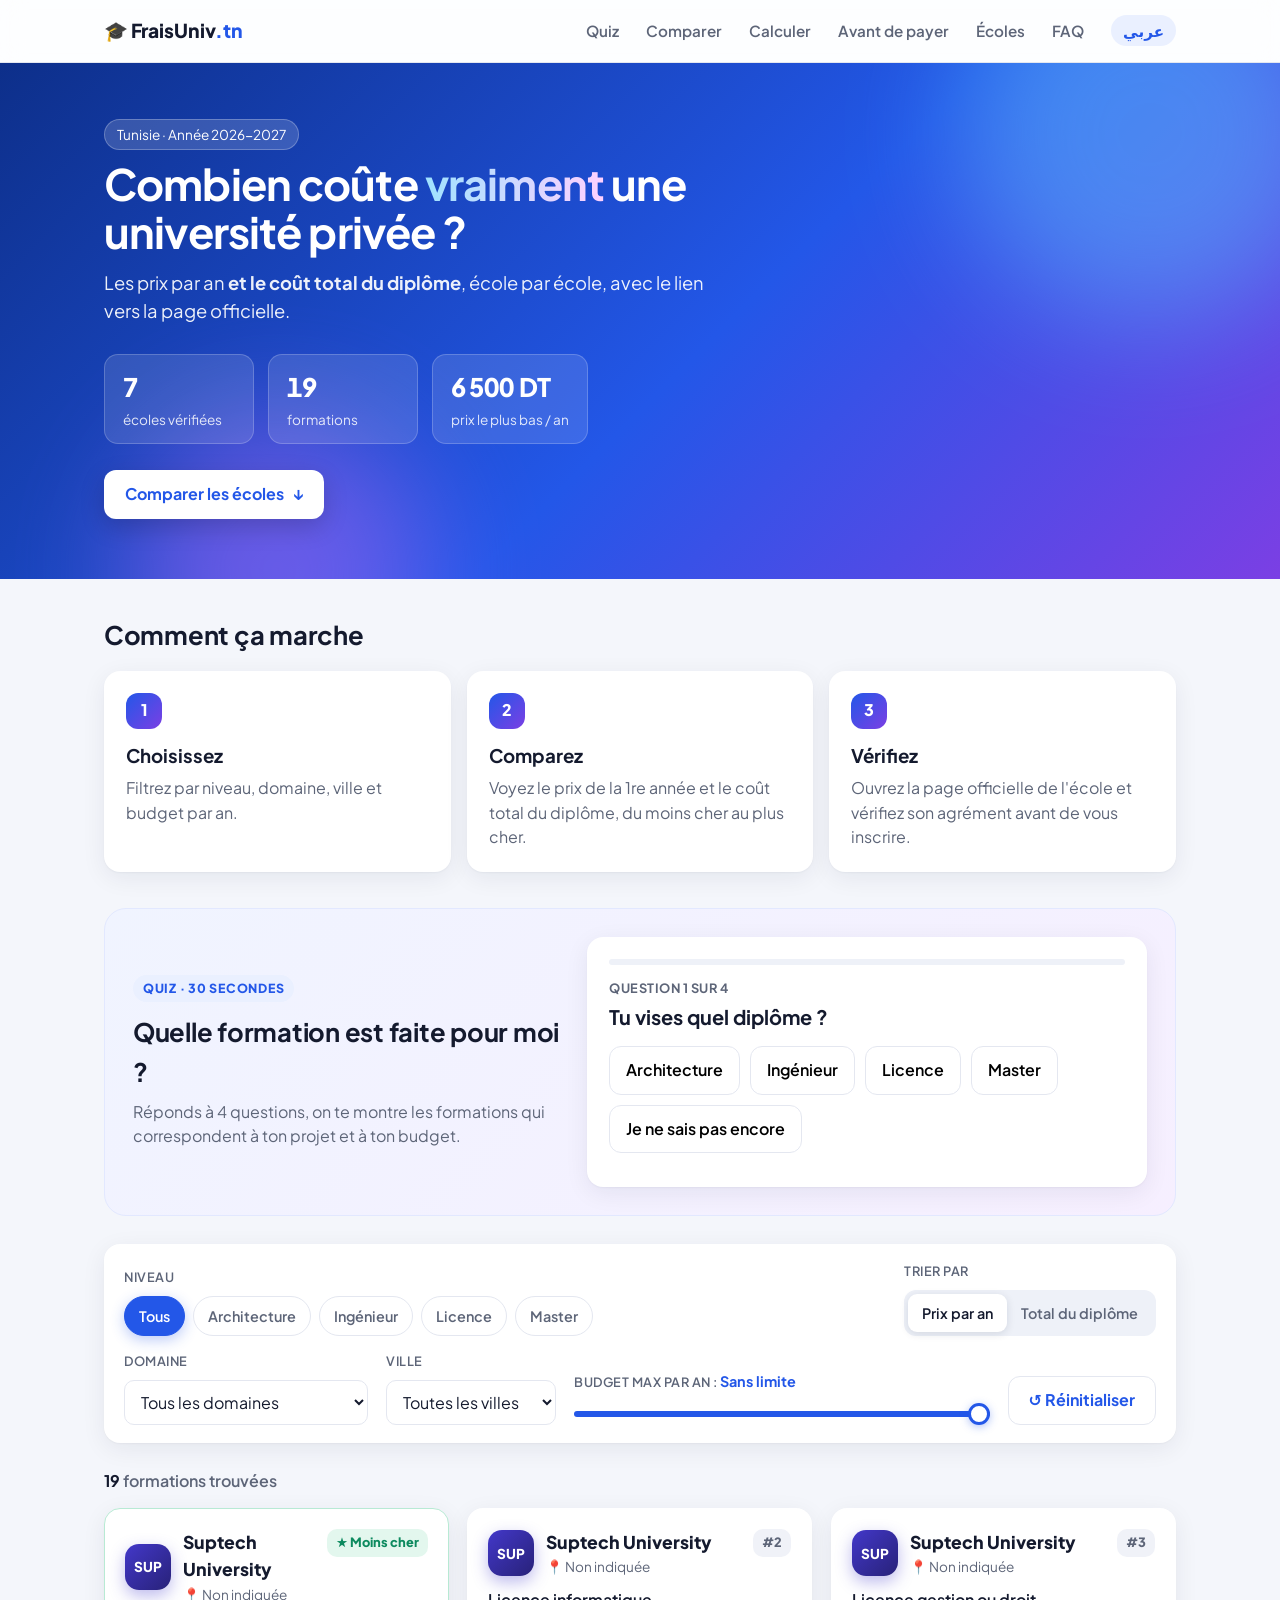
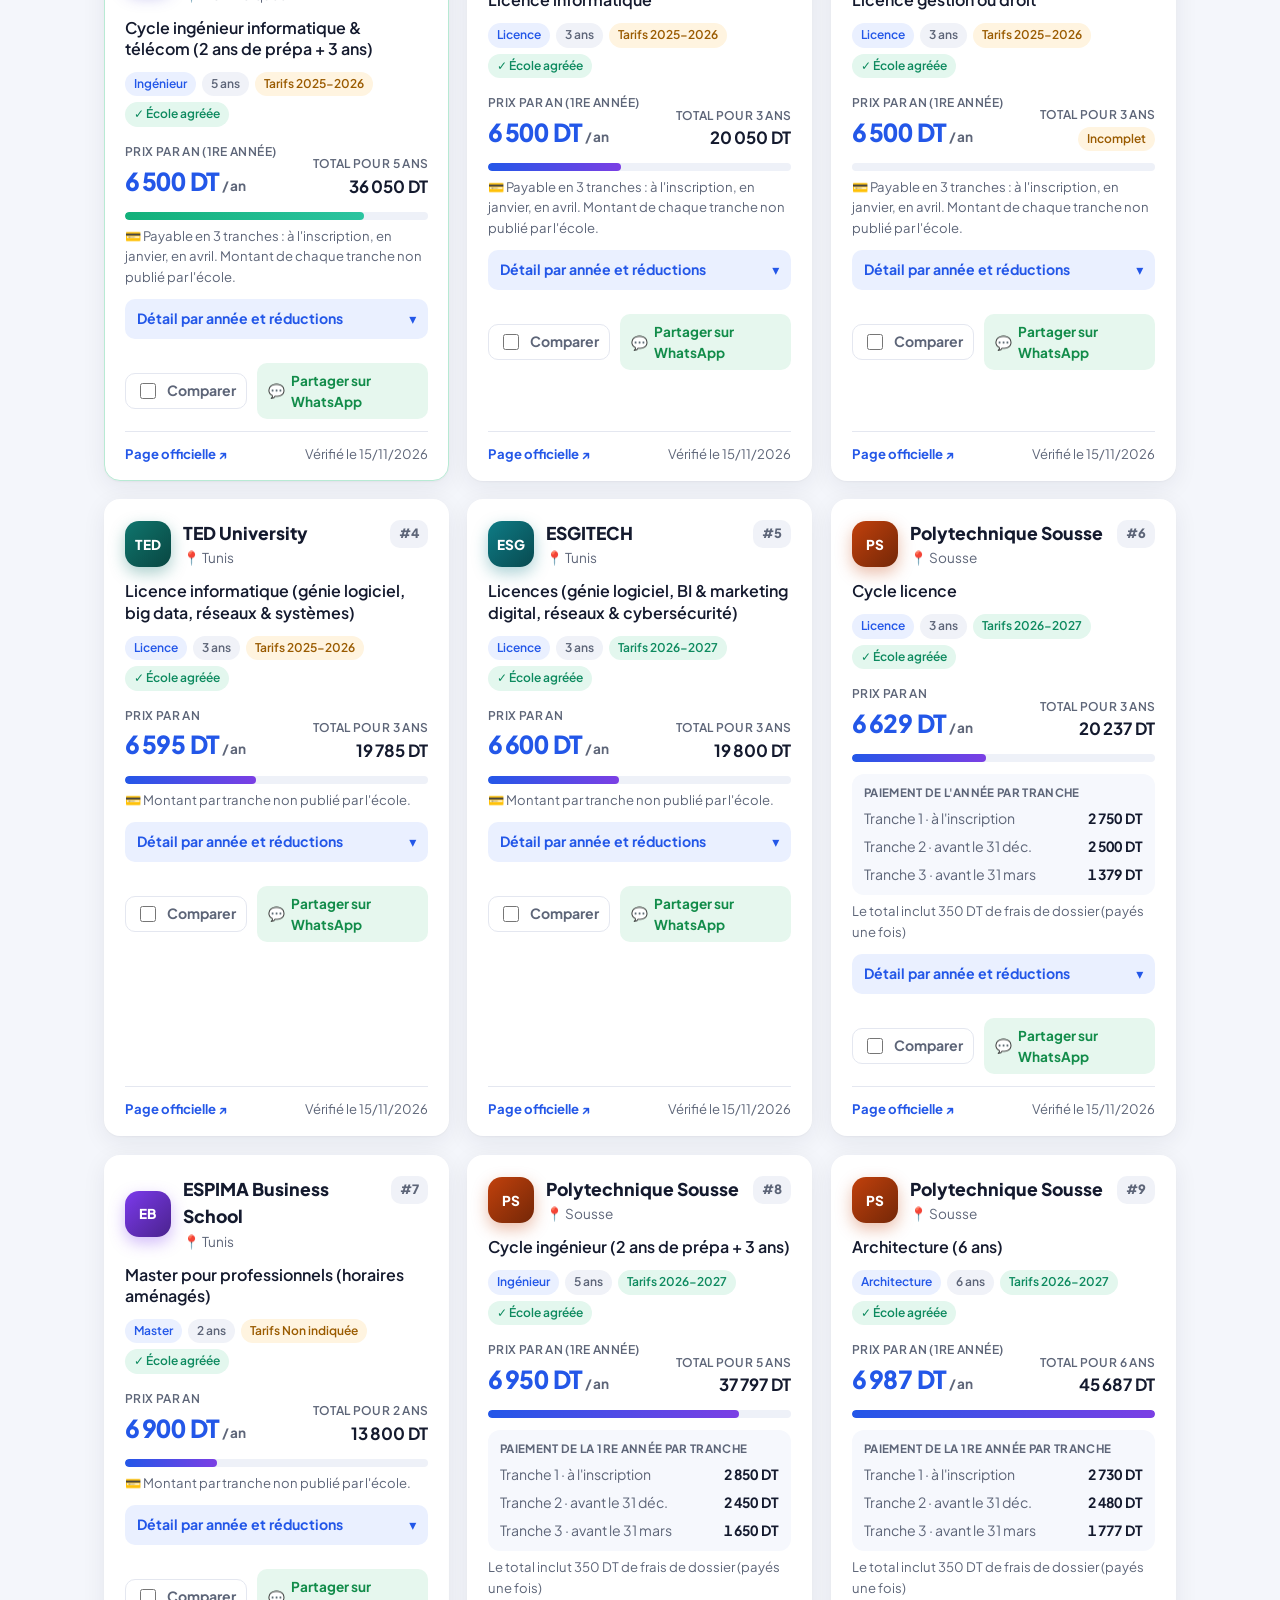
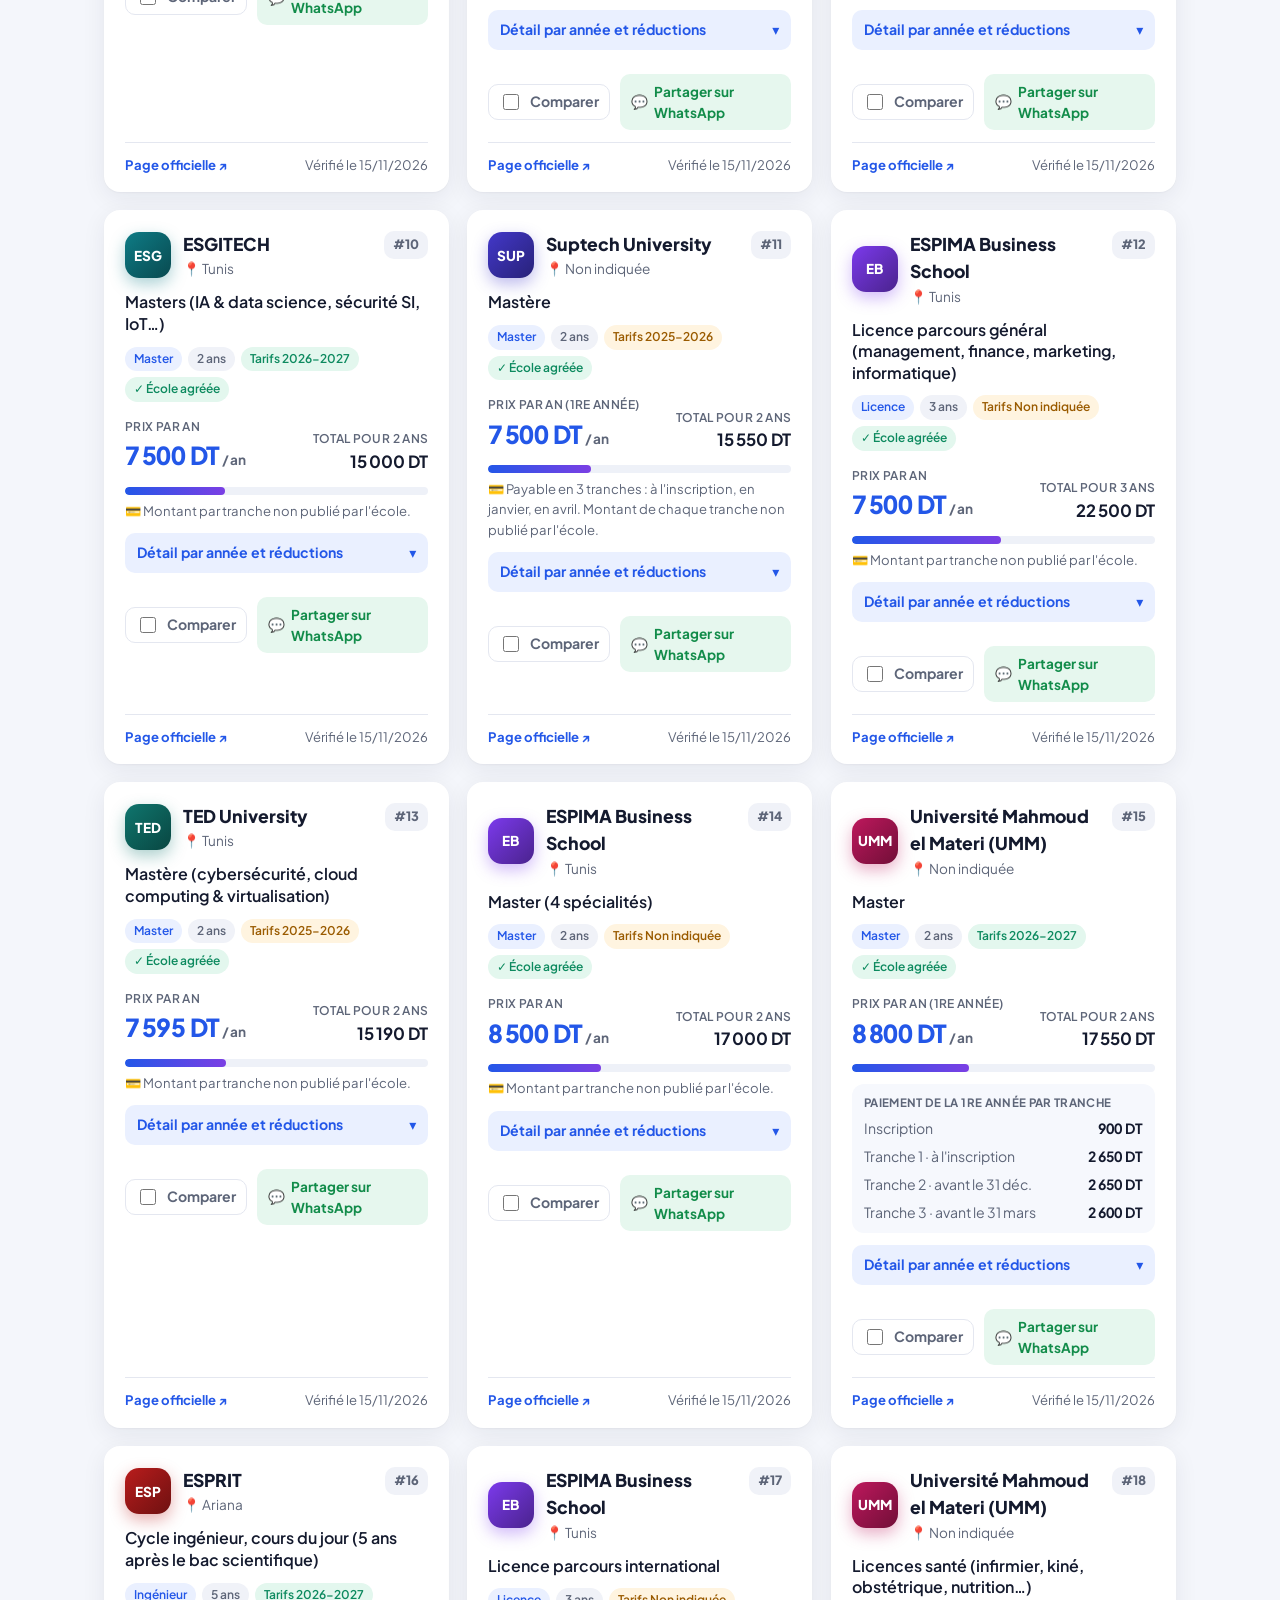
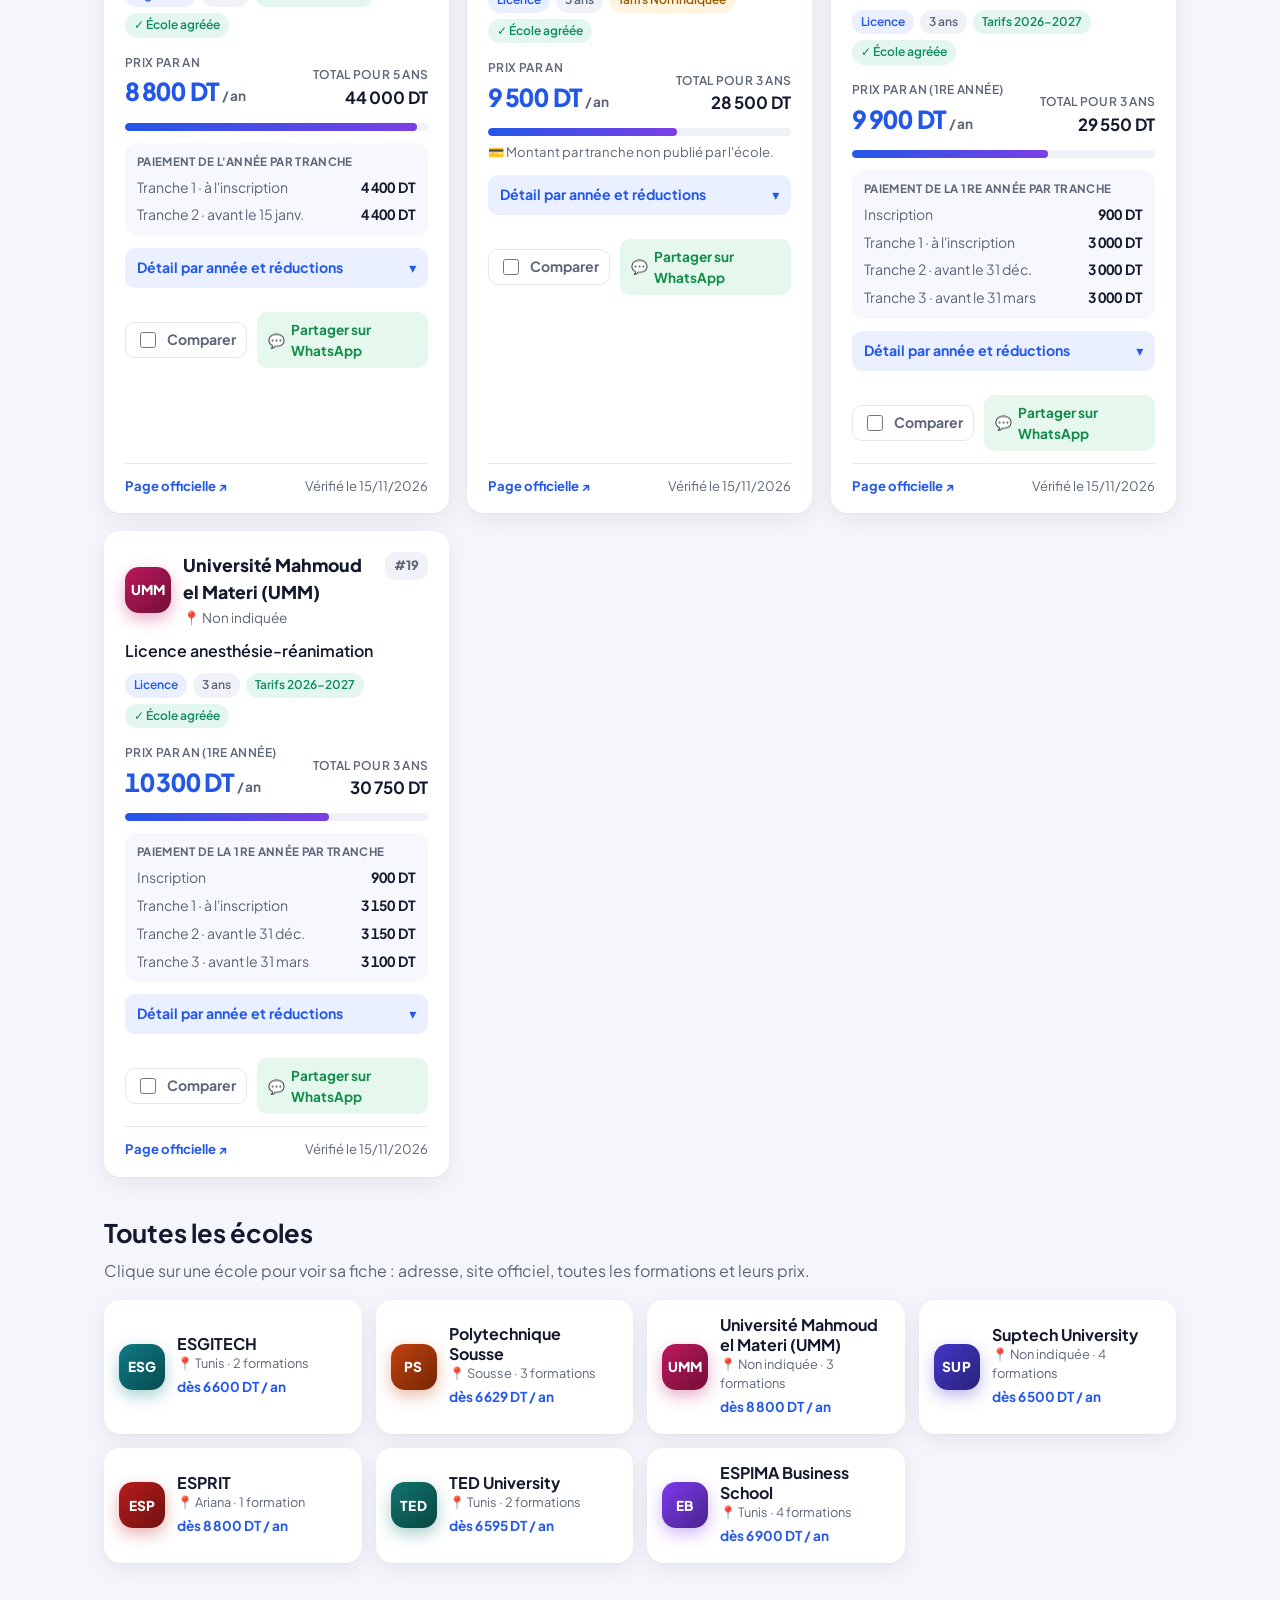
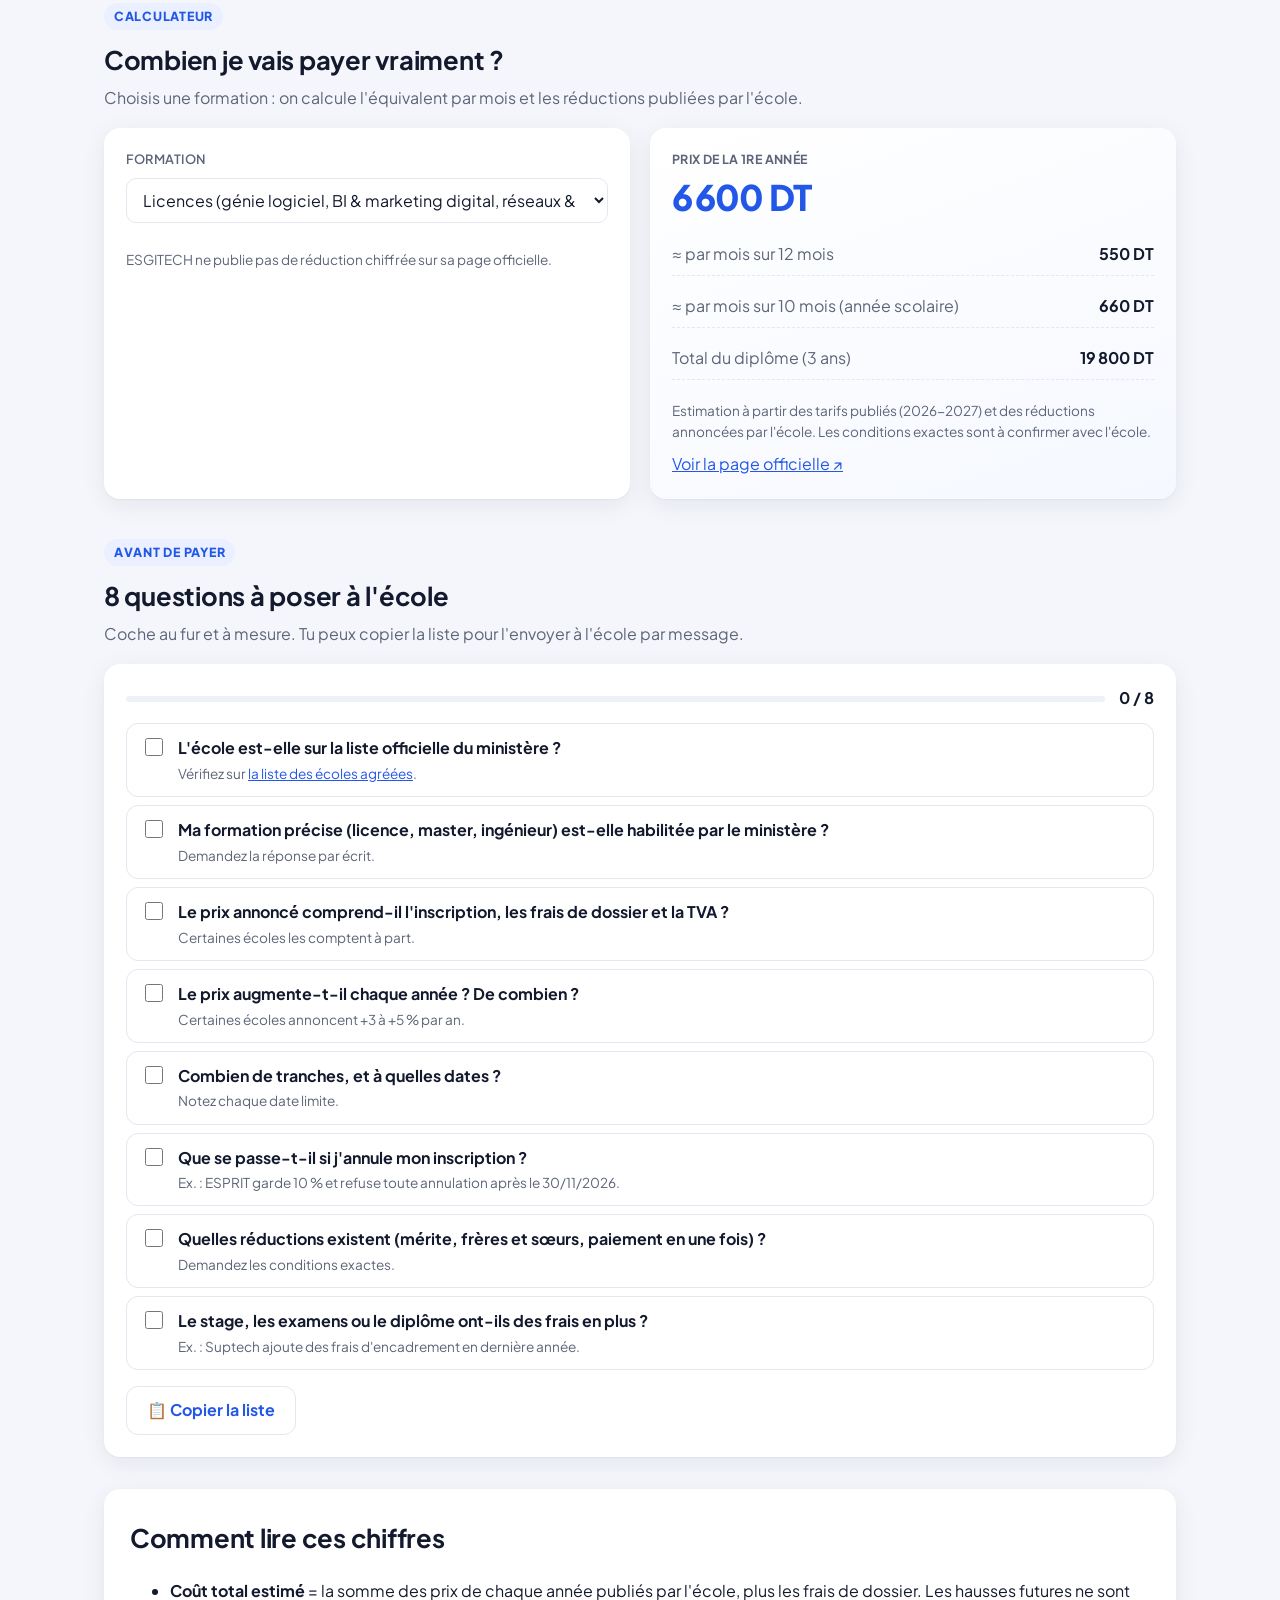
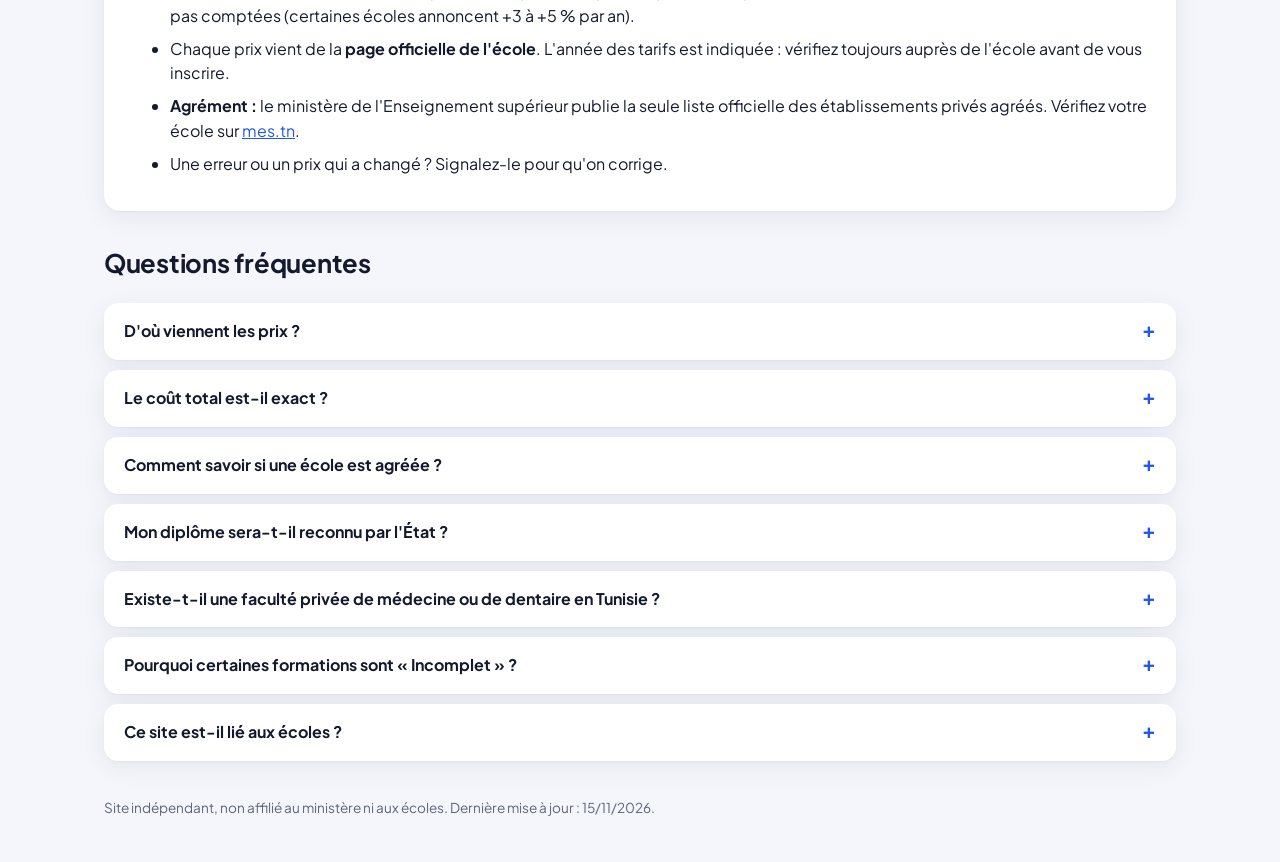
==== commit 7bfd3003: "Fiche par école (pages générées par tools/fiches.js), badges d'école, section Toutes les écoles, sit" ====
--- a/index.html
+++ b/index.html
@@ -29,6 +29,7 @@
         <a href="#comparer">Comparer</a>
         <a href="#calcul">Calculer</a>
         <a href="#avant">Avant de payer</a>
+        <a href="#ecoles">Écoles</a>
         <a href="#faq">FAQ</a>
         <a href="ar.html" class="lang" lang="ar" hreflang="ar">عربي</a>
       </div>
@@ -108,6 +109,12 @@
     <div id="cards" class="cards"></div>
 
 
+    <section id="ecoles" class="schools reveal">
+      <h2>Toutes les écoles</h2>
+      <p>Clique sur une école pour voir sa fiche : adresse, site officiel, toutes les formations et leurs prix.</p>
+      <div id="school-grid" class="school-grid"></div>
+    </section>
+
     <section id="calcul" class="calc reveal">
       <div class="calc-head">
         <span class="kicker">Calculateur</span>
--- a/css/extras.css
+++ b/css/extras.css
@@ -100,3 +100,56 @@
   .quiz { padding: 18px; }
   .cmp-bar { width: calc(100% - 32px); justify-content: space-between; }
 }
+
+/* Badge d'école (initiales sur la couleur de l'école) */
+.mono { flex: none; width: 46px; height: 46px; border-radius: 14px; display: grid; place-items: center; font-weight: 800; font-size: .85rem; letter-spacing: .02em; color: #fff; background: linear-gradient(135deg, var(--c), color-mix(in srgb, var(--c) 60%, #000)); box-shadow: 0 6px 16px color-mix(in srgb, var(--c) 35%, transparent); font-family: "Plus Jakarta Sans", system-ui, sans-serif; }
+.mono.big { width: 84px; height: 84px; border-radius: 22px; font-size: 1.5rem; border: 3px solid rgba(255,255,255,.35); }
+.card-top .who { display: flex; gap: 12px; align-items: center; }
+.school a { color: inherit; text-decoration: none; }
+.school a:hover { color: var(--accent); text-decoration: underline; }
+
+/* Section « Toutes les écoles » */
+.schools { margin: 36px 0 0; }
+.schools h2 { margin: 0 0 6px; }
+.schools > p { color: var(--muted); margin: 0 0 16px; }
+.school-grid { display: grid; grid-template-columns: repeat(auto-fill, minmax(240px, 1fr)); gap: 14px; }
+.stile { display: flex; gap: 12px; align-items: center; background: #fff; border-radius: var(--r); padding: 14px; box-shadow: var(--shadow); text-decoration: none; color: var(--text); border: 1px solid transparent; transition: transform .2s var(--ease), box-shadow .2s, border-color .2s; }
+.stile:hover { transform: translateY(-3px); box-shadow: var(--shadow-up); border-color: #d6e0ff; }
+.stile b { display: block; line-height: 1.25; }
+.stile small { display: block; color: var(--muted); font-size: .8rem; }
+.stile .from { color: var(--accent); font-weight: 700; font-size: .85rem; }
+
+/* Fiche école */
+.fi-hero { background: linear-gradient(135deg, color-mix(in srgb, var(--c) 85%, #000), var(--c) 60%, color-mix(in srgb, var(--c) 55%, #7b3fe4)); color: #fff; padding: 40px 0 44px; }
+.fi-hero-in { display: flex; gap: 22px; align-items: center; flex-wrap: wrap; animation: rise .6s var(--ease) both; }
+.fi-hero h1 { margin: 4px 0 10px; font-size: 2.1rem; letter-spacing: -.02em; }
+.fi-hero .badges .badge.grey { background: rgba(255,255,255,.18); color: #fff; }
+.crumbs { margin: 0; font-size: .85rem; opacity: .85; }
+.crumbs a { color: #fff; }
+.fi-from { margin-inline-start: auto; background: rgba(255,255,255,.14); border: 1px solid rgba(255,255,255,.25); border-radius: 16px; padding: 12px 18px; text-align: center; }
+.fi-from b { display: block; font-size: 1.6rem; font-weight: 800; }
+.fi-from small { opacity: .85; font-size: .8rem; }
+.fi { display: grid; grid-template-columns: 340px 1fr; gap: 22px; align-items: start; margin-top: 26px; margin-bottom: 30px; }
+.fi-info, .fi-forms { background: #fff; border-radius: var(--r); padding: 22px; box-shadow: var(--shadow); }
+.fi-info { position: sticky; top: 80px; }
+.fi h2 { margin: 0 0 14px; font-size: 1.25rem; }
+.fi-info dl { margin: 0; display: grid; gap: 4px; }
+.fi-info dt { font-size: .75rem; font-weight: 700; color: var(--muted); text-transform: uppercase; letter-spacing: .04em; margin-top: 10px; }
+.fi-info dd { margin: 0; }
+.fi-actions { display: grid; gap: 10px; margin-top: 20px; }
+.fi-actions .btn, .fi-actions .wa { justify-content: center; }
+.fi-forms h3 { margin: 22px 0 8px; font-size: .85rem; text-transform: uppercase; letter-spacing: .05em; color: var(--accent); }
+.fi-forms h3:first-of-type { margin-top: 0; }
+.fi-row { display: flex; justify-content: space-between; gap: 16px; padding: 14px 0; border-bottom: 1px solid var(--line); }
+.fi-row h4 { margin: 0 0 2px; font-size: 1rem; }
+.fi-price { text-align: end; flex: none; }
+.fi-price b { display: block; font-size: 1.3rem; color: var(--accent); }
+.fi-price small, .fi-price span { display: block; font-size: .8rem; color: var(--muted); }
+.fi-years, .fi-tr { display: flex; flex-wrap: wrap; gap: 6px; margin-top: 8px; }
+.fi-years span, .fi-tr span { font-size: .8rem; background: #f3f6fd; border-radius: 8px; padding: 4px 8px; }
+@media (max-width: 760px) {
+  .fi { grid-template-columns: 1fr; }
+  .fi-info { position: static; }
+  .fi-from { margin-inline-start: 0; }
+  .fi-hero h1 { font-size: 1.6rem; }
+}
